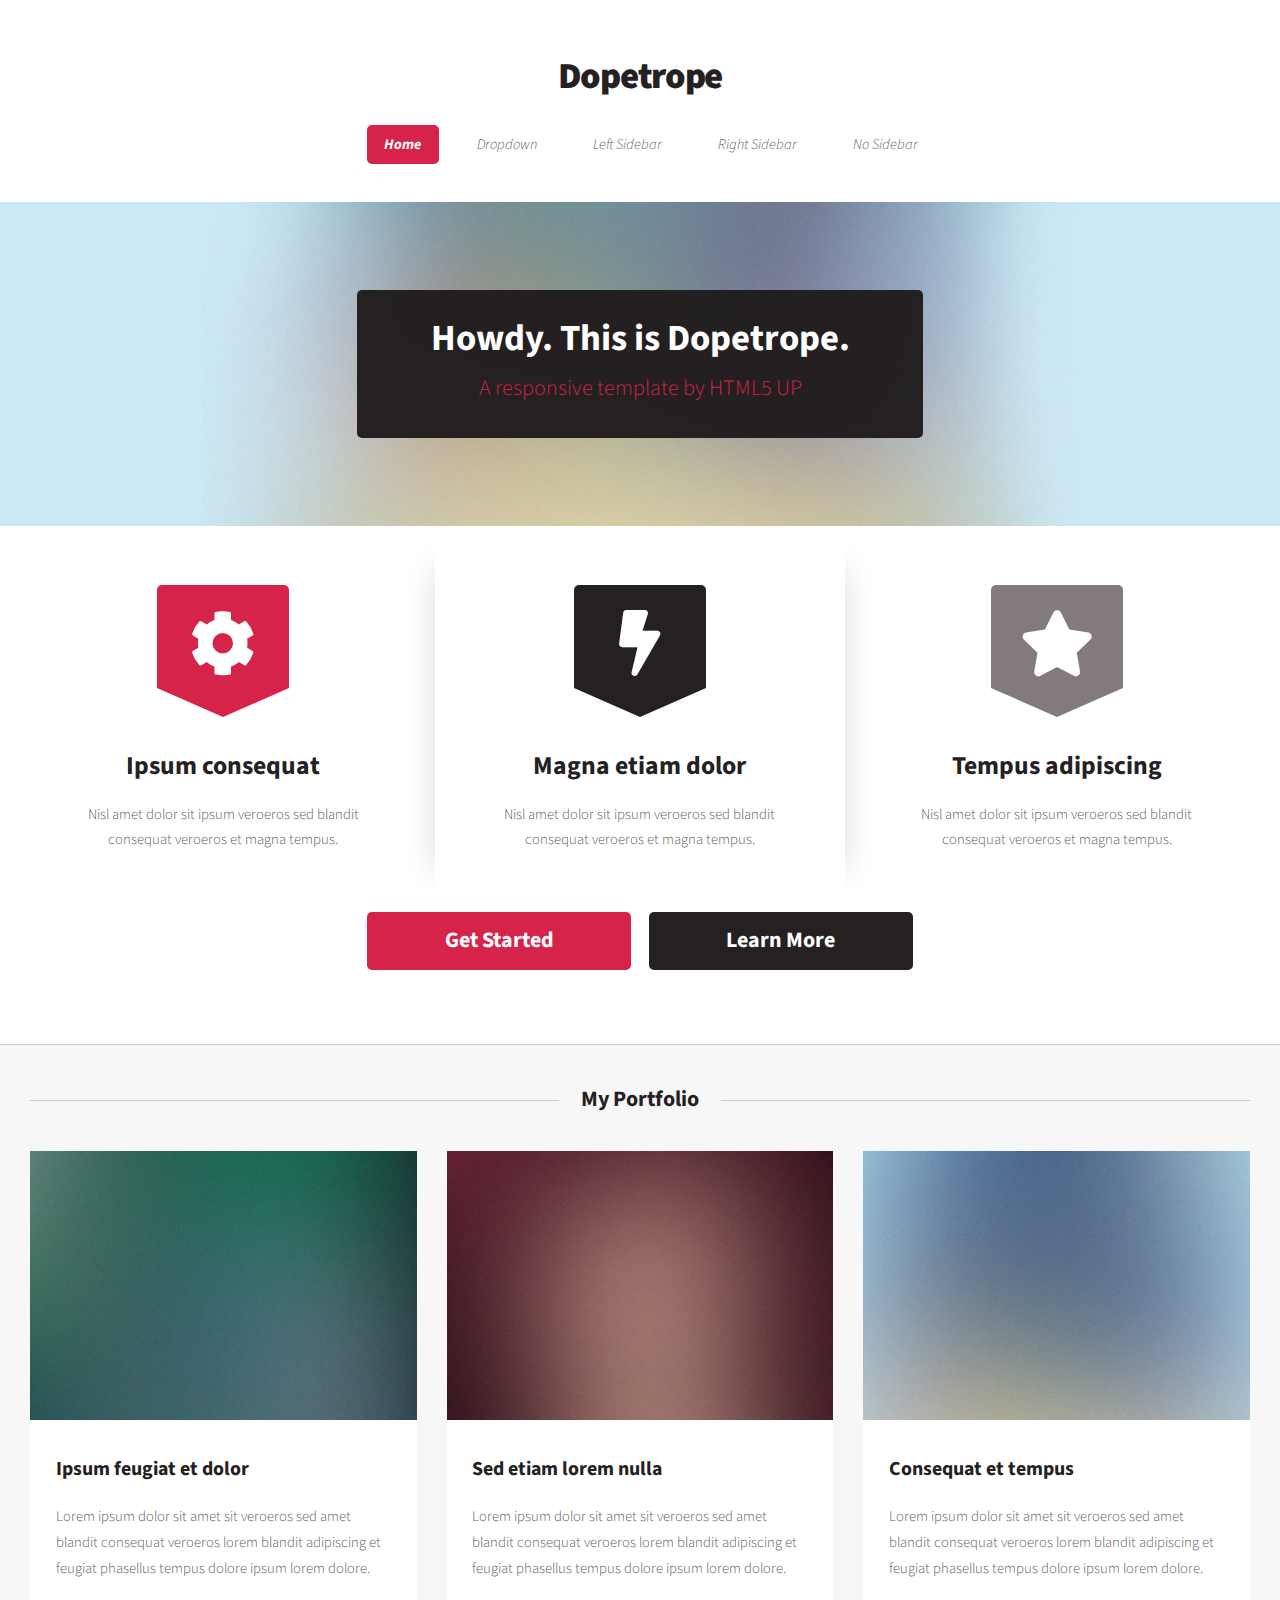
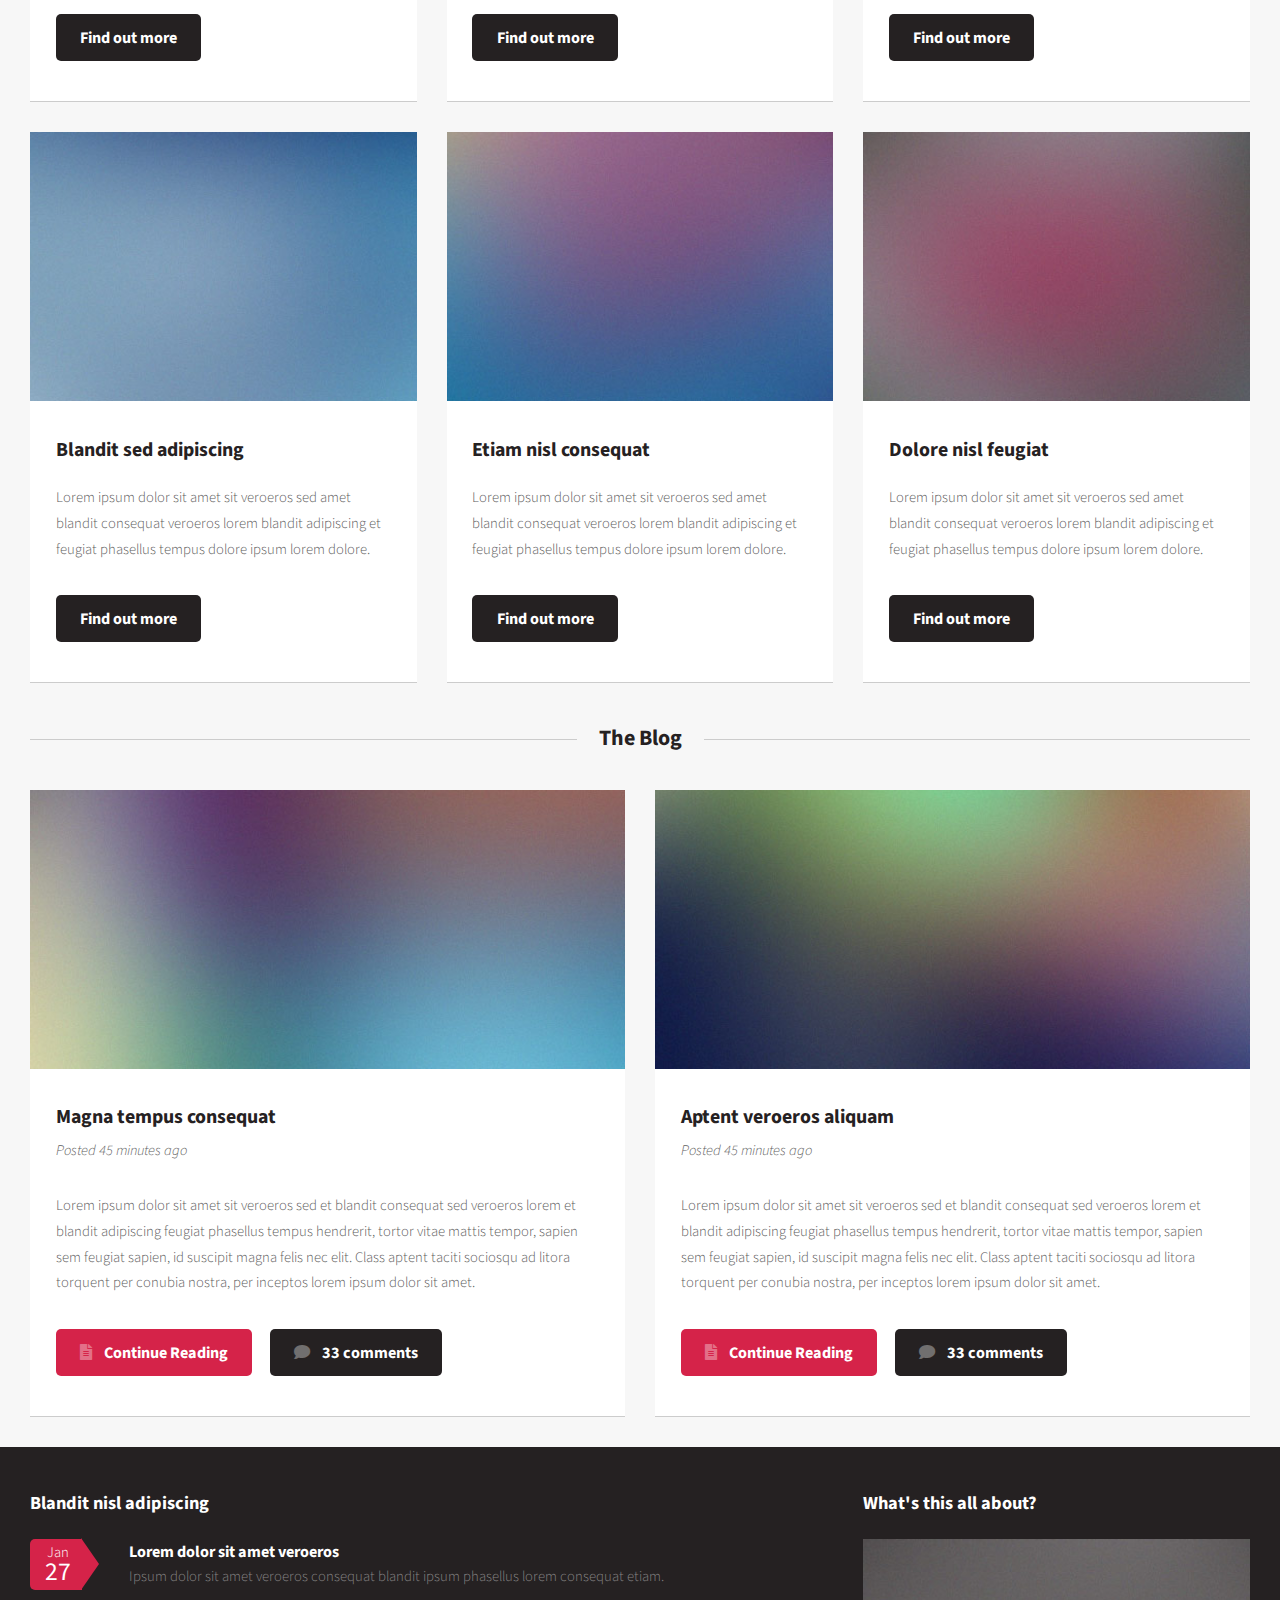
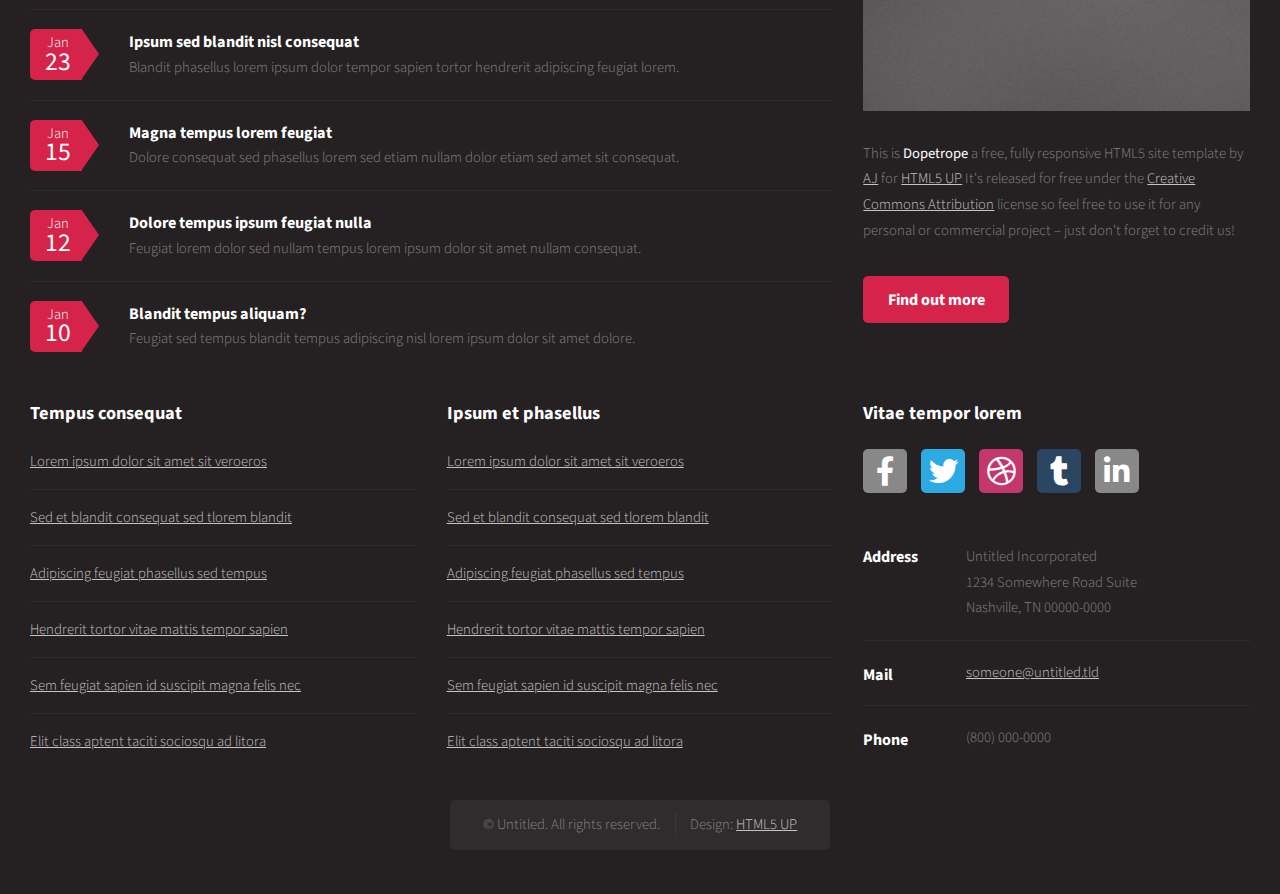
==== index.html @ b87f0496 "new temp update" ====
<!DOCTYPE HTML>
<!--
	Dopetrope by HTML5 UP
	html5up.net | @ajlkn
	Free for personal and commercial use under the CCA 3.0 license (html5up.net/license)
-->
<html>
	<head>
		<title>Dopetrope by HTML5 UP</title>
		<meta charset="utf-8" />
		<meta name="viewport" content="width=device-width, initial-scale=1, user-scalable=no" />
		<link rel="stylesheet" href="assets/css/main.css" />
	</head>
	<body class="homepage is-preload">
		<div id="page-wrapper">

			<!-- Header -->
				<section id="header">

					<!-- Logo -->
						<h1><a href="index.html">Dopetrope</a></h1>

					<!-- Nav -->
						<nav id="nav">
							<ul>
								<li class="current"><a href="index.html">Home</a></li>
								<li>
									<a href="#">Dropdown</a>
									<ul>
										<li><a href="#">Lorem ipsum dolor</a></li>
										<li><a href="#">Magna phasellus</a></li>
										<li><a href="#">Etiam dolore nisl</a></li>
										<li>
											<a href="#">Phasellus consequat</a>
											<ul>
												<li><a href="#">Magna phasellus</a></li>
												<li><a href="#">Etiam dolore nisl</a></li>
												<li><a href="#">Veroeros feugiat</a></li>
												<li><a href="#">Nisl sed aliquam</a></li>
												<li><a href="#">Dolore adipiscing</a></li>
											</ul>
										</li>
										<li><a href="#">Veroeros feugiat</a></li>
									</ul>
								</li>
								<li><a href="left-sidebar.html">Left Sidebar</a></li>
								<li><a href="right-sidebar.html">Right Sidebar</a></li>
								<li><a href="no-sidebar.html">No Sidebar</a></li>
							</ul>
						</nav>

					<!-- Banner -->
						<section id="banner">
							<header>
								<h2>Howdy. This is Dopetrope.</h2>
								<p>A responsive template by HTML5 UP</p>
							</header>
						</section>

					<!-- Intro -->
						<section id="intro" class="container">
							<div class="row">
								<div class="col-4 col-12-medium">
									<section class="first">
										<i class="icon solid featured fa-cog"></i>
										<header>
											<h2>Ipsum consequat</h2>
										</header>
										<p>Nisl amet dolor sit ipsum veroeros sed blandit consequat veroeros et magna tempus.</p>
									</section>
								</div>
								<div class="col-4 col-12-medium">
									<section class="middle">
										<i class="icon solid featured alt fa-bolt"></i>
										<header>
											<h2>Magna etiam dolor</h2>
										</header>
										<p>Nisl amet dolor sit ipsum veroeros sed blandit consequat veroeros et magna tempus.</p>
									</section>
								</div>
								<div class="col-4 col-12-medium">
									<section class="last">
										<i class="icon solid featured alt2 fa-star"></i>
										<header>
											<h2>Tempus adipiscing</h2>
										</header>
										<p>Nisl amet dolor sit ipsum veroeros sed blandit consequat veroeros et magna tempus.</p>
									</section>
								</div>
							</div>
							<footer>
								<ul class="actions">
									<li><a href="#" class="button large">Get Started</a></li>
									<li><a href="#" class="button alt large">Learn More</a></li>
								</ul>
							</footer>
						</section>

				</section>

			<!-- Main -->
				<section id="main">
					<div class="container">
						<div class="row">
							<div class="col-12">

								<!-- Portfolio -->
									<section>
										<header class="major">
											<h2>My Portfolio</h2>
										</header>
										<div class="row">
											<div class="col-4 col-6-medium col-12-small">
												<section class="box">
													<a href="#" class="image featured"><img src="images/pic02.jpg" alt="" /></a>
													<header>
														<h3>Ipsum feugiat et dolor</h3>
													</header>
													<p>Lorem ipsum dolor sit amet sit veroeros sed amet blandit consequat veroeros lorem blandit adipiscing et feugiat phasellus tempus dolore ipsum lorem dolore.</p>
													<footer>
														<ul class="actions">
															<li><a href="#" class="button alt">Find out more</a></li>
														</ul>
													</footer>
												</section>
											</div>
											<div class="col-4 col-6-medium col-12-small">
												<section class="box">
													<a href="#" class="image featured"><img src="images/pic03.jpg" alt="" /></a>
													<header>
														<h3>Sed etiam lorem nulla</h3>
													</header>
													<p>Lorem ipsum dolor sit amet sit veroeros sed amet blandit consequat veroeros lorem blandit adipiscing et feugiat phasellus tempus dolore ipsum lorem dolore.</p>
													<footer>
														<ul class="actions">
															<li><a href="#" class="button alt">Find out more</a></li>
														</ul>
													</footer>
												</section>
											</div>
											<div class="col-4 col-6-medium col-12-small">
												<section class="box">
													<a href="#" class="image featured"><img src="images/pic04.jpg" alt="" /></a>
													<header>
														<h3>Consequat et tempus</h3>
													</header>
													<p>Lorem ipsum dolor sit amet sit veroeros sed amet blandit consequat veroeros lorem blandit adipiscing et feugiat phasellus tempus dolore ipsum lorem dolore.</p>
													<footer>
														<ul class="actions">
															<li><a href="#" class="button alt">Find out more</a></li>
														</ul>
													</footer>
												</section>
											</div>
											<div class="col-4 col-6-medium col-12-small">
												<section class="box">
													<a href="#" class="image featured"><img src="images/pic05.jpg" alt="" /></a>
													<header>
														<h3>Blandit sed adipiscing</h3>
													</header>
													<p>Lorem ipsum dolor sit amet sit veroeros sed amet blandit consequat veroeros lorem blandit adipiscing et feugiat phasellus tempus dolore ipsum lorem dolore.</p>
													<footer>
														<ul class="actions">
															<li><a href="#" class="button alt">Find out more</a></li>
														</ul>
													</footer>
												</section>
											</div>
											<div class="col-4 col-6-medium col-12-small">
												<section class="box">
													<a href="#" class="image featured"><img src="images/pic06.jpg" alt="" /></a>
													<header>
														<h3>Etiam nisl consequat</h3>
													</header>
													<p>Lorem ipsum dolor sit amet sit veroeros sed amet blandit consequat veroeros lorem blandit adipiscing et feugiat phasellus tempus dolore ipsum lorem dolore.</p>
													<footer>
														<ul class="actions">
															<li><a href="#" class="button alt">Find out more</a></li>
														</ul>
													</footer>
												</section>
											</div>
											<div class="col-4 col-6-medium col-12-small">
												<section class="box">
													<a href="#" class="image featured"><img src="images/pic07.jpg" alt="" /></a>
													<header>
														<h3>Dolore nisl feugiat</h3>
													</header>
													<p>Lorem ipsum dolor sit amet sit veroeros sed amet blandit consequat veroeros lorem blandit adipiscing et feugiat phasellus tempus dolore ipsum lorem dolore.</p>
													<footer>
														<ul class="actions">
															<li><a href="#" class="button alt">Find out more</a></li>
														</ul>
													</footer>
												</section>
											</div>
										</div>
									</section>

							</div>
							<div class="col-12">

								<!-- Blog -->
									<section>
										<header class="major">
											<h2>The Blog</h2>
										</header>
										<div class="row">
											<div class="col-6 col-12-small">
												<section class="box">
													<a href="#" class="image featured"><img src="images/pic08.jpg" alt="" /></a>
													<header>
														<h3>Magna tempus consequat</h3>
														<p>Posted 45 minutes ago</p>
													</header>
													<p>Lorem ipsum dolor sit amet sit veroeros sed et blandit consequat sed veroeros lorem et blandit adipiscing feugiat phasellus tempus hendrerit, tortor vitae mattis tempor, sapien sem feugiat sapien, id suscipit magna felis nec elit. Class aptent taciti sociosqu ad litora torquent per conubia nostra, per inceptos lorem ipsum dolor sit amet.</p>
													<footer>
														<ul class="actions">
															<li><a href="#" class="button icon solid fa-file-alt">Continue Reading</a></li>
															<li><a href="#" class="button alt icon solid fa-comment">33 comments</a></li>
														</ul>
													</footer>
												</section>
											</div>
											<div class="col-6 col-12-small">
												<section class="box">
													<a href="#" class="image featured"><img src="images/pic09.jpg" alt="" /></a>
													<header>
														<h3>Aptent veroeros aliquam</h3>
														<p>Posted 45 minutes ago</p>
													</header>
													<p>Lorem ipsum dolor sit amet sit veroeros sed et blandit consequat sed veroeros lorem et blandit adipiscing feugiat phasellus tempus hendrerit, tortor vitae mattis tempor, sapien sem feugiat sapien, id suscipit magna felis nec elit. Class aptent taciti sociosqu ad litora torquent per conubia nostra, per inceptos lorem ipsum dolor sit amet.</p>
													<footer>
														<ul class="actions">
															<li><a href="#" class="button icon solid fa-file-alt">Continue Reading</a></li>
															<li><a href="#" class="button alt icon solid fa-comment">33 comments</a></li>
														</ul>
													</footer>
												</section>
											</div>
										</div>
									</section>

							</div>
						</div>
					</div>
				</section>

			<!-- Footer -->
				<section id="footer">
					<div class="container">
						<div class="row">
							<div class="col-8 col-12-medium">
								<section>
									<header>
										<h2>Blandit nisl adipiscing</h2>
									</header>
									<ul class="dates">
										<li>
											<span class="date">Jan <strong>27</strong></span>
											<h3><a href="#">Lorem dolor sit amet veroeros</a></h3>
											<p>Ipsum dolor sit amet veroeros consequat blandit ipsum phasellus lorem consequat etiam.</p>
										</li>
										<li>
											<span class="date">Jan <strong>23</strong></span>
											<h3><a href="#">Ipsum sed blandit nisl consequat</a></h3>
											<p>Blandit phasellus lorem ipsum dolor tempor sapien tortor hendrerit adipiscing feugiat lorem.</p>
										</li>
										<li>
											<span class="date">Jan <strong>15</strong></span>
											<h3><a href="#">Magna tempus lorem feugiat</a></h3>
											<p>Dolore consequat sed phasellus lorem sed etiam nullam dolor etiam sed amet sit consequat.</p>
										</li>
										<li>
											<span class="date">Jan <strong>12</strong></span>
											<h3><a href="#">Dolore tempus ipsum feugiat nulla</a></h3>
											<p>Feugiat lorem dolor sed nullam tempus lorem ipsum dolor sit amet nullam consequat.</p>
										</li>
										<li>
											<span class="date">Jan <strong>10</strong></span>
											<h3><a href="#">Blandit tempus aliquam?</a></h3>
											<p>Feugiat sed tempus blandit tempus adipiscing nisl lorem ipsum dolor sit amet dolore.</p>
										</li>
									</ul>
								</section>
							</div>
							<div class="col-4 col-12-medium">
								<section>
									<header>
										<h2>What's this all about?</h2>
									</header>
									<a href="#" class="image featured"><img src="images/pic10.jpg" alt="" /></a>
									<p>
										This is <strong>Dopetrope</strong> a free, fully responsive HTML5 site template by
										<a href="http://twitter.com/ajlkn">AJ</a> for <a href="http://html5up.net/">HTML5 UP</a> It's released for free under
										the <a href="http://html5up.net/license/">Creative Commons Attribution</a> license so feel free to use it for any personal or commercial project &ndash; just don't forget to credit us!
									</p>
									<footer>
										<ul class="actions">
											<li><a href="#" class="button">Find out more</a></li>
										</ul>
									</footer>
								</section>
							</div>
							<div class="col-4 col-6-medium col-12-small">
								<section>
									<header>
										<h2>Tempus consequat</h2>
									</header>
									<ul class="divided">
										<li><a href="#">Lorem ipsum dolor sit amet sit veroeros</a></li>
										<li><a href="#">Sed et blandit consequat sed tlorem blandit</a></li>
										<li><a href="#">Adipiscing feugiat phasellus sed tempus</a></li>
										<li><a href="#">Hendrerit tortor vitae mattis tempor sapien</a></li>
										<li><a href="#">Sem feugiat sapien id suscipit magna felis nec</a></li>
										<li><a href="#">Elit class aptent taciti sociosqu ad litora</a></li>
									</ul>
								</section>
							</div>
							<div class="col-4 col-6-medium col-12-small">
								<section>
									<header>
										<h2>Ipsum et phasellus</h2>
									</header>
									<ul class="divided">
										<li><a href="#">Lorem ipsum dolor sit amet sit veroeros</a></li>
										<li><a href="#">Sed et blandit consequat sed tlorem blandit</a></li>
										<li><a href="#">Adipiscing feugiat phasellus sed tempus</a></li>
										<li><a href="#">Hendrerit tortor vitae mattis tempor sapien</a></li>
										<li><a href="#">Sem feugiat sapien id suscipit magna felis nec</a></li>
										<li><a href="#">Elit class aptent taciti sociosqu ad litora</a></li>
									</ul>
								</section>
							</div>
							<div class="col-4 col-12-medium">
								<section>
									<header>
										<h2>Vitae tempor lorem</h2>
									</header>
									<ul class="social">
										<li><a class="icon brands fa-facebook-f" href="#"><span class="label">Facebook</span></a></li>
										<li><a class="icon brands fa-twitter" href="#"><span class="label">Twitter</span></a></li>
										<li><a class="icon brands fa-dribbble" href="#"><span class="label">Dribbble</span></a></li>
										<li><a class="icon brands fa-tumblr" href="#"><span class="label">Tumblr</span></a></li>
										<li><a class="icon brands fa-linkedin-in" href="#"><span class="label">LinkedIn</span></a></li>
									</ul>
									<ul class="contact">
										<li>
											<h3>Address</h3>
											<p>
												Untitled Incorporated<br />
												1234 Somewhere Road Suite<br />
												Nashville, TN 00000-0000
											</p>
										</li>
										<li>
											<h3>Mail</h3>
											<p><a href="#">someone@untitled.tld</a></p>
										</li>
										<li>
											<h3>Phone</h3>
											<p>(800) 000-0000</p>
										</li>
									</ul>
								</section>
							</div>
							<div class="col-12">

								<!-- Copyright -->
									<div id="copyright">
										<ul class="links">
											<li>&copy; Untitled. All rights reserved.</li><li>Design: <a href="http://html5up.net">HTML5 UP</a></li>
										</ul>
									</div>

							</div>
						</div>
					</div>
				</section>

		</div>

		<!-- Scripts -->
			<script src="assets/js/jquery.min.js"></script>
			<script src="assets/js/jquery.dropotron.min.js"></script>
			<script src="assets/js/browser.min.js"></script>
			<script src="assets/js/breakpoints.min.js"></script>
			<script src="assets/js/util.js"></script>
			<script src="assets/js/main.js"></script>

	</body>
</html>
---- assets/css/main.css ----
@import url("fontawesome-all.min.css");
@import url("https://fonts.googleapis.com/css?family=Source+Sans+Pro:300,400,700,900,300italic");

/*
	Dopetrope by HTML5 UP
	html5up.net | @ajlkn
	Free for personal and commercial use under the CCA 3.0 license (html5up.net/license)
*/

html, body, div, span, applet, object,
iframe, h1, h2, h3, h4, h5, h6, p, blockquote,
pre, a, abbr, acronym, address, big, cite,
code, del, dfn, em, img, ins, kbd, q, s, samp,
small, strike, strong, sub, sup, tt, var, b,
u, i, center, dl, dt, dd, ol, ul, li, fieldset,
form, label, legend, table, caption, tbody,
tfoot, thead, tr, th, td, article, aside,
canvas, details, embed, figure, figcaption,
footer, header, hgroup, menu, nav, output, ruby,
section, summary, time, mark, audio, video {
	margin: 0;
	padding: 0;
	border: 0;
	font-size: 100%;
	font: inherit;
	vertical-align: baseline;}

article, aside, details, figcaption, figure,
footer, header, hgroup, menu, nav, section {
	display: block;}

body {
	line-height: 1;
}

ol, ul {
	list-style: none;
}

blockquote, q {
	quotes: none;
}

	blockquote:before, blockquote:after, q:before, q:after {
		content: '';
		content: none;
	}

table {
	border-collapse: collapse;
	border-spacing: 0;
}

body {
	-webkit-text-size-adjust: none;
}

mark {
	background-color: transparent;
	color: inherit;
}

input::-moz-focus-inner {
	border: 0;
	padding: 0;
}

input, select, textarea {
	-moz-appearance: none;
	-webkit-appearance: none;
	-ms-appearance: none;
	appearance: none;
}

/* Basic */

	html {
		box-sizing: border-box;
	}

	*, *:before, *:after {
		box-sizing: inherit;
	}

	body {
		background: #252122;
		background-image: url("images/bg02.png");
	}

		body.is-preload *, body.is-preload *:before, body.is-preload *:after {
			-moz-animation: none !important;
			-webkit-animation: none !important;
			-ms-animation: none !important;
			animation: none !important;
			-moz-transition: none !important;
			-webkit-transition: none !important;
			-ms-transition: none !important;
			transition: none !important;
		}

	body, input, textarea, select {
		font-family: 'Source Sans Pro';
		font-weight: 300;
		color: #5d5d5d;
		font-size: 14pt;
		line-height: 1.75em;
	}

	strong, b {
		color: #252122;
		font-weight: 400;
	}

	i, em {
		font-style: italic;
	}

	sub {
		position: relative;
		top: 0.5em;
		font-size: 0.8em;
	}

	sup {
		position: relative;
		top: -0.5em;
		font-size: 0.8em;
	}

	blockquote {
		border-left: solid 0.75em #dddddd;
		padding: 1em 0 1em 1.5em;
		font-style: italic;
	}

	h1, h2, h3, h4, h5, h6 {
		color: #252122;
		font-weight: 700;
	}

	h1 a, h2 a, h3 a, h4 a, h5 a, h6 a {
		color: inherit;
		text-decoration: none;
	}

	h2 {
		font-size: 1.5em;
	}

	h3 {
		font-size: 1.35em;
	}

	a {
		color: #d52349;
		text-decoration: underline;
	}

		a:hover {
			text-decoration: none;
		}

	br.clear {
		clear: both;
	}

	hr {
		border: 0;
		border-top: solid 1px #dddddd;
		height: 1px;
		margin: 2em 0 2em 0;
	}

	p, ul, ol, dl, table {
		margin-bottom: 2em;
	}

/* Container */

	.container {
		margin: 0 auto;
		max-width: 100%;
		width: 70em;
	}

		@media screen and (max-width: 1680px) {

			.container {
				width: 70em;
			}

		}

		@media screen and (max-width: 1280px) {

			.container {
				width: calc(100% - 60px);
			}

		}

		@media screen and (max-width: 980px) {

			.container {
				width: calc(100% - 80px);
			}

		}

		@media screen and (max-width: 736px) {

			.container {
				width: calc(100% - 40px);
			}

		}

/* Row */

	.row {
		display: flex;
		flex-wrap: wrap;
		box-sizing: border-box;
		align-items: stretch;
	}

		.row > * {
			box-sizing: border-box;
		}

		.row.gtr-uniform > * > :last-child {
			margin-bottom: 0;
		}

		.row.aln-left {
			justify-content: flex-start;
		}

		.row.aln-center {
			justify-content: center;
		}

		.row.aln-right {
			justify-content: flex-end;
		}

		.row.aln-top {
			align-items: flex-start;
		}

		.row.aln-middle {
			align-items: center;
		}

		.row.aln-bottom {
			align-items: flex-end;
		}

		.row > .imp {
			order: -1;
		}

		.row > .col-1 {
			width: 8.33333%;
		}

		.row > .off-1 {
			margin-left: 8.33333%;
		}

		.row > .col-2 {
			width: 16.66667%;
		}

		.row > .off-2 {
			margin-left: 16.66667%;
		}

		.row > .col-3 {
			width: 25%;
		}

		.row > .off-3 {
			margin-left: 25%;
		}

		.row > .col-4 {
			width: 33.33333%;
		}

		.row > .off-4 {
			margin-left: 33.33333%;
		}

		.row > .col-5 {
			width: 41.66667%;
		}

		.row > .off-5 {
			margin-left: 41.66667%;
		}

		.row > .col-6 {
			width: 50%;
		}

		.row > .off-6 {
			margin-left: 50%;
		}

		.row > .col-7 {
			width: 58.33333%;
		}

		.row > .off-7 {
			margin-left: 58.33333%;
		}

		.row > .col-8 {
			width: 66.66667%;
		}

		.row > .off-8 {
			margin-left: 66.66667%;
		}

		.row > .col-9 {
			width: 75%;
		}

		.row > .off-9 {
			margin-left: 75%;
		}

		.row > .col-10 {
			width: 83.33333%;
		}

		.row > .off-10 {
			margin-left: 83.33333%;
		}

		.row > .col-11 {
			width: 91.66667%;
		}

		.row > .off-11 {
			margin-left: 91.66667%;
		}

		.row > .col-12 {
			width: 100%;
		}

		.row > .off-12 {
			margin-left: 100%;
		}

		.row.gtr-0 {
			margin-top: 0px;
			margin-left: 0px;
		}

			.row.gtr-0 > * {
				padding: 0px 0 0 0px;
			}

			.row.gtr-0.gtr-uniform {
				margin-top: 0px;
			}

				.row.gtr-0.gtr-uniform > * {
					padding-top: 0px;
				}

		.row.gtr-25 {
			margin-top: -12.5px;
			margin-left: -12.5px;
		}

			.row.gtr-25 > * {
				padding: 12.5px 0 0 12.5px;
			}

			.row.gtr-25.gtr-uniform {
				margin-top: -12.5px;
			}

				.row.gtr-25.gtr-uniform > * {
					padding-top: 12.5px;
				}

		.row.gtr-50 {
			margin-top: -25px;
			margin-left: -25px;
		}

			.row.gtr-50 > * {
				padding: 25px 0 0 25px;
			}

			.row.gtr-50.gtr-uniform {
				margin-top: -25px;
			}

				.row.gtr-50.gtr-uniform > * {
					padding-top: 25px;
				}

		.row {
			margin-top: -50px;
			margin-left: -50px;
		}

			.row > * {
				padding: 50px 0 0 50px;
			}

			.row.gtr-uniform {
				margin-top: -50px;
			}

				.row.gtr-uniform > * {
					padding-top: 50px;
				}

		.row.gtr-150 {
			margin-top: -75px;
			margin-left: -75px;
		}

			.row.gtr-150 > * {
				padding: 75px 0 0 75px;
			}

			.row.gtr-150.gtr-uniform {
				margin-top: -75px;
			}

				.row.gtr-150.gtr-uniform > * {
					padding-top: 75px;
				}

		.row.gtr-200 {
			margin-top: -100px;
			margin-left: -100px;
		}

			.row.gtr-200 > * {
				padding: 100px 0 0 100px;
			}

			.row.gtr-200.gtr-uniform {
				margin-top: -100px;
			}

				.row.gtr-200.gtr-uniform > * {
					padding-top: 100px;
				}

		@media screen and (max-width: 1680px) {

			.row {
				display: flex;
				flex-wrap: wrap;
				box-sizing: border-box;
				align-items: stretch;
			}

				.row > * {
					box-sizing: border-box;
				}

				.row.gtr-uniform > * > :last-child {
					margin-bottom: 0;
				}

				.row.aln-left {
					justify-content: flex-start;
				}

				.row.aln-center {
					justify-content: center;
				}

				.row.aln-right {
					justify-content: flex-end;
				}

				.row.aln-top {
					align-items: flex-start;
				}

				.row.aln-middle {
					align-items: center;
				}

				.row.aln-bottom {
					align-items: flex-end;
				}

				.row > .imp-xlarge {
					order: -1;
				}

				.row > .col-1-xlarge {
					width: 8.33333%;
				}

				.row > .off-1-xlarge {
					margin-left: 8.33333%;
				}

				.row > .col-2-xlarge {
					width: 16.66667%;
				}

				.row > .off-2-xlarge {
					margin-left: 16.66667%;
				}

				.row > .col-3-xlarge {
					width: 25%;
				}

				.row > .off-3-xlarge {
					margin-left: 25%;
				}

				.row > .col-4-xlarge {
					width: 33.33333%;
				}

				.row > .off-4-xlarge {
					margin-left: 33.33333%;
				}

				.row > .col-5-xlarge {
					width: 41.66667%;
				}

				.row > .off-5-xlarge {
					margin-left: 41.66667%;
				}

				.row > .col-6-xlarge {
					width: 50%;
				}

				.row > .off-6-xlarge {
					margin-left: 50%;
				}

				.row > .col-7-xlarge {
					width: 58.33333%;
				}

				.row > .off-7-xlarge {
					margin-left: 58.33333%;
				}

				.row > .col-8-xlarge {
					width: 66.66667%;
				}

				.row > .off-8-xlarge {
					margin-left: 66.66667%;
				}

				.row > .col-9-xlarge {
					width: 75%;
				}

				.row > .off-9-xlarge {
					margin-left: 75%;
				}

				.row > .col-10-xlarge {
					width: 83.33333%;
				}

				.row > .off-10-xlarge {
					margin-left: 83.33333%;
				}

				.row > .col-11-xlarge {
					width: 91.66667%;
				}

				.row > .off-11-xlarge {
					margin-left: 91.66667%;
				}

				.row > .col-12-xlarge {
					width: 100%;
				}

				.row > .off-12-xlarge {
					margin-left: 100%;
				}

				.row.gtr-0 {
					margin-top: 0px;
					margin-left: 0px;
				}

					.row.gtr-0 > * {
						padding: 0px 0 0 0px;
					}

					.row.gtr-0.gtr-uniform {
						margin-top: 0px;
					}

						.row.gtr-0.gtr-uniform > * {
							padding-top: 0px;
						}

				.row.gtr-25 {
					margin-top: -12.5px;
					margin-left: -12.5px;
				}

					.row.gtr-25 > * {
						padding: 12.5px 0 0 12.5px;
					}

					.row.gtr-25.gtr-uniform {
						margin-top: -12.5px;
					}

						.row.gtr-25.gtr-uniform > * {
							padding-top: 12.5px;
						}

				.row.gtr-50 {
					margin-top: -25px;
					margin-left: -25px;
				}

					.row.gtr-50 > * {
						padding: 25px 0 0 25px;
					}

					.row.gtr-50.gtr-uniform {
						margin-top: -25px;
					}

						.row.gtr-50.gtr-uniform > * {
							padding-top: 25px;
						}

				.row {
					margin-top: -50px;
					margin-left: -50px;
				}

					.row > * {
						padding: 50px 0 0 50px;
					}

					.row.gtr-uniform {
						margin-top: -50px;
					}

						.row.gtr-uniform > * {
							padding-top: 50px;
						}

				.row.gtr-150 {
					margin-top: -75px;
					margin-left: -75px;
				}

					.row.gtr-150 > * {
						padding: 75px 0 0 75px;
					}

					.row.gtr-150.gtr-uniform {
						margin-top: -75px;
					}

						.row.gtr-150.gtr-uniform > * {
							padding-top: 75px;
						}

				.row.gtr-200 {
					margin-top: -100px;
					margin-left: -100px;
				}

					.row.gtr-200 > * {
						padding: 100px 0 0 100px;
					}

					.row.gtr-200.gtr-uniform {
						margin-top: -100px;
					}

						.row.gtr-200.gtr-uniform > * {
							padding-top: 100px;
						}

		}

		@media screen and (max-width: 1280px) {

			.row {
				display: flex;
				flex-wrap: wrap;
				box-sizing: border-box;
				align-items: stretch;
			}

				.row > * {
					box-sizing: border-box;
				}

				.row.gtr-uniform > * > :last-child {
					margin-bottom: 0;
				}

				.row.aln-left {
					justify-content: flex-start;
				}

				.row.aln-center {
					justify-content: center;
				}

				.row.aln-right {
					justify-content: flex-end;
				}

				.row.aln-top {
					align-items: flex-start;
				}

				.row.aln-middle {
					align-items: center;
				}

				.row.aln-bottom {
					align-items: flex-end;
				}

				.row > .imp-large {
					order: -1;
				}

				.row > .col-1-large {
					width: 8.33333%;
				}

				.row > .off-1-large {
					margin-left: 8.33333%;
				}

				.row > .col-2-large {
					width: 16.66667%;
				}

				.row > .off-2-large {
					margin-left: 16.66667%;
				}

				.row > .col-3-large {
					width: 25%;
				}

				.row > .off-3-large {
					margin-left: 25%;
				}

				.row > .col-4-large {
					width: 33.33333%;
				}

				.row > .off-4-large {
					margin-left: 33.33333%;
				}

				.row > .col-5-large {
					width: 41.66667%;
				}

				.row > .off-5-large {
					margin-left: 41.66667%;
				}

				.row > .col-6-large {
					width: 50%;
				}

				.row > .off-6-large {
					margin-left: 50%;
				}

				.row > .col-7-large {
					width: 58.33333%;
				}

				.row > .off-7-large {
					margin-left: 58.33333%;
				}

				.row > .col-8-large {
					width: 66.66667%;
				}

				.row > .off-8-large {
					margin-left: 66.66667%;
				}

				.row > .col-9-large {
					width: 75%;
				}

				.row > .off-9-large {
					margin-left: 75%;
				}

				.row > .col-10-large {
					width: 83.33333%;
				}

				.row > .off-10-large {
					margin-left: 83.33333%;
				}

				.row > .col-11-large {
					width: 91.66667%;
				}

				.row > .off-11-large {
					margin-left: 91.66667%;
				}

				.row > .col-12-large {
					width: 100%;
				}

				.row > .off-12-large {
					margin-left: 100%;
				}

				.row.gtr-0 {
					margin-top: 0px;
					margin-left: 0px;
				}

					.row.gtr-0 > * {
						padding: 0px 0 0 0px;
					}

					.row.gtr-0.gtr-uniform {
						margin-top: 0px;
					}

						.row.gtr-0.gtr-uniform > * {
							padding-top: 0px;
						}

				.row.gtr-25 {
					margin-top: -7.5px;
					margin-left: -7.5px;
				}

					.row.gtr-25 > * {
						padding: 7.5px 0 0 7.5px;
					}

					.row.gtr-25.gtr-uniform {
						margin-top: -7.5px;
					}

						.row.gtr-25.gtr-uniform > * {
							padding-top: 7.5px;
						}

				.row.gtr-50 {
					margin-top: -15px;
					margin-left: -15px;
				}

					.row.gtr-50 > * {
						padding: 15px 0 0 15px;
					}

					.row.gtr-50.gtr-uniform {
						margin-top: -15px;
					}

						.row.gtr-50.gtr-uniform > * {
							padding-top: 15px;
						}

				.row {
					margin-top: -30px;
					margin-left: -30px;
				}

					.row > * {
						padding: 30px 0 0 30px;
					}

					.row.gtr-uniform {
						margin-top: -30px;
					}

						.row.gtr-uniform > * {
							padding-top: 30px;
						}

				.row.gtr-150 {
					margin-top: -45px;
					margin-left: -45px;
				}

					.row.gtr-150 > * {
						padding: 45px 0 0 45px;
					}

					.row.gtr-150.gtr-uniform {
						margin-top: -45px;
					}

						.row.gtr-150.gtr-uniform > * {
							padding-top: 45px;
						}

				.row.gtr-200 {
					margin-top: -60px;
					margin-left: -60px;
				}

					.row.gtr-200 > * {
						padding: 60px 0 0 60px;
					}

					.row.gtr-200.gtr-uniform {
						margin-top: -60px;
					}

						.row.gtr-200.gtr-uniform > * {
							padding-top: 60px;
						}

		}

		@media screen and (max-width: 980px) {

			.row {
				display: flex;
				flex-wrap: wrap;
				box-sizing: border-box;
				align-items: stretch;
			}

				.row > * {
					box-sizing: border-box;
				}

				.row.gtr-uniform > * > :last-child {
					margin-bottom: 0;
				}

				.row.aln-left {
					justify-content: flex-start;
				}

				.row.aln-center {
					justify-content: center;
				}

				.row.aln-right {
					justify-content: flex-end;
				}

				.row.aln-top {
					align-items: flex-start;
				}

				.row.aln-middle {
					align-items: center;
				}

				.row.aln-bottom {
					align-items: flex-end;
				}

				.row > .imp-medium {
					order: -1;
				}

				.row > .col-1-medium {
					width: 8.33333%;
				}

				.row > .off-1-medium {
					margin-left: 8.33333%;
				}

				.row > .col-2-medium {
					width: 16.66667%;
				}

				.row > .off-2-medium {
					margin-left: 16.66667%;
				}

				.row > .col-3-medium {
					width: 25%;
				}

				.row > .off-3-medium {
					margin-left: 25%;
				}

				.row > .col-4-medium {
					width: 33.33333%;
				}

				.row > .off-4-medium {
					margin-left: 33.33333%;
				}

				.row > .col-5-medium {
					width: 41.66667%;
				}

				.row > .off-5-medium {
					margin-left: 41.66667%;
				}

				.row > .col-6-medium {
					width: 50%;
				}

				.row > .off-6-medium {
					margin-left: 50%;
				}

				.row > .col-7-medium {
					width: 58.33333%;
				}

				.row > .off-7-medium {
					margin-left: 58.33333%;
				}

				.row > .col-8-medium {
					width: 66.66667%;
				}

				.row > .off-8-medium {
					margin-left: 66.66667%;
				}

				.row > .col-9-medium {
					width: 75%;
				}

				.row > .off-9-medium {
					margin-left: 75%;
				}

				.row > .col-10-medium {
					width: 83.33333%;
				}

				.row > .off-10-medium {
					margin-left: 83.33333%;
				}

				.row > .col-11-medium {
					width: 91.66667%;
				}

				.row > .off-11-medium {
					margin-left: 91.66667%;
				}

				.row > .col-12-medium {
					width: 100%;
				}

				.row > .off-12-medium {
					margin-left: 100%;
				}

				.row.gtr-0 {
					margin-top: 0px;
					margin-left: 0px;
				}

					.row.gtr-0 > * {
						padding: 0px 0 0 0px;
					}

					.row.gtr-0.gtr-uniform {
						margin-top: 0px;
					}

						.row.gtr-0.gtr-uniform > * {
							padding-top: 0px;
						}

				.row.gtr-25 {
					margin-top: -10px;
					margin-left: -10px;
				}

					.row.gtr-25 > * {
						padding: 10px 0 0 10px;
					}

					.row.gtr-25.gtr-uniform {
						margin-top: -10px;
					}

						.row.gtr-25.gtr-uniform > * {
							padding-top: 10px;
						}

				.row.gtr-50 {
					margin-top: -20px;
					margin-left: -20px;
				}

					.row.gtr-50 > * {
						padding: 20px 0 0 20px;
					}

					.row.gtr-50.gtr-uniform {
						margin-top: -20px;
					}

						.row.gtr-50.gtr-uniform > * {
							padding-top: 20px;
						}

				.row {
					margin-top: -40px;
					margin-left: -40px;
				}

					.row > * {
						padding: 40px 0 0 40px;
					}

					.row.gtr-uniform {
						margin-top: -40px;
					}

						.row.gtr-uniform > * {
							padding-top: 40px;
						}

				.row.gtr-150 {
					margin-top: -60px;
					margin-left: -60px;
				}

					.row.gtr-150 > * {
						padding: 60px 0 0 60px;
					}

					.row.gtr-150.gtr-uniform {
						margin-top: -60px;
					}

						.row.gtr-150.gtr-uniform > * {
							padding-top: 60px;
						}

				.row.gtr-200 {
					margin-top: -80px;
					margin-left: -80px;
				}

					.row.gtr-200 > * {
						padding: 80px 0 0 80px;
					}

					.row.gtr-200.gtr-uniform {
						margin-top: -80px;
					}

						.row.gtr-200.gtr-uniform > * {
							padding-top: 80px;
						}

		}

		@media screen and (max-width: 736px) {

			.row {
				display: flex;
				flex-wrap: wrap;
				box-sizing: border-box;
				align-items: stretch;
			}

				.row > * {
					box-sizing: border-box;
				}

				.row.gtr-uniform > * > :last-child {
					margin-bottom: 0;
				}

				.row.aln-left {
					justify-content: flex-start;
				}

				.row.aln-center {
					justify-content: center;
				}

				.row.aln-right {
					justify-content: flex-end;
				}

				.row.aln-top {
					align-items: flex-start;
				}

				.row.aln-middle {
					align-items: center;
				}

				.row.aln-bottom {
					align-items: flex-end;
				}

				.row > .imp-small {
					order: -1;
				}

				.row > .col-1-small {
					width: 8.33333%;
				}

				.row > .off-1-small {
					margin-left: 8.33333%;
				}

				.row > .col-2-small {
					width: 16.66667%;
				}

				.row > .off-2-small {
					margin-left: 16.66667%;
				}

				.row > .col-3-small {
					width: 25%;
				}

				.row > .off-3-small {
					margin-left: 25%;
				}

				.row > .col-4-small {
					width: 33.33333%;
				}

				.row > .off-4-small {
					margin-left: 33.33333%;
				}

				.row > .col-5-small {
					width: 41.66667%;
				}

				.row > .off-5-small {
					margin-left: 41.66667%;
				}

				.row > .col-6-small {
					width: 50%;
				}

				.row > .off-6-small {
					margin-left: 50%;
				}

				.row > .col-7-small {
					width: 58.33333%;
				}

				.row > .off-7-small {
					margin-left: 58.33333%;
				}

				.row > .col-8-small {
					width: 66.66667%;
				}

				.row > .off-8-small {
					margin-left: 66.66667%;
				}

				.row > .col-9-small {
					width: 75%;
				}

				.row > .off-9-small {
					margin-left: 75%;
				}

				.row > .col-10-small {
					width: 83.33333%;
				}

				.row > .off-10-small {
					margin-left: 83.33333%;
				}

				.row > .col-11-small {
					width: 91.66667%;
				}

				.row > .off-11-small {
					margin-left: 91.66667%;
				}

				.row > .col-12-small {
					width: 100%;
				}

				.row > .off-12-small {
					margin-left: 100%;
				}

				.row.gtr-0 {
					margin-top: 0px;
					margin-left: 0px;
				}

					.row.gtr-0 > * {
						padding: 0px 0 0 0px;
					}

					.row.gtr-0.gtr-uniform {
						margin-top: 0px;
					}

						.row.gtr-0.gtr-uniform > * {
							padding-top: 0px;
						}

				.row.gtr-25 {
					margin-top: -5px;
					margin-left: -5px;
				}

					.row.gtr-25 > * {
						padding: 5px 0 0 5px;
					}

					.row.gtr-25.gtr-uniform {
						margin-top: -5px;
					}

						.row.gtr-25.gtr-uniform > * {
							padding-top: 5px;
						}

				.row.gtr-50 {
					margin-top: -10px;
					margin-left: -10px;
				}

					.row.gtr-50 > * {
						padding: 10px 0 0 10px;
					}

					.row.gtr-50.gtr-uniform {
						margin-top: -10px;
					}

						.row.gtr-50.gtr-uniform > * {
							padding-top: 10px;
						}

				.row {
					margin-top: -20px;
					margin-left: -20px;
				}

					.row > * {
						padding: 20px 0 0 20px;
					}

					.row.gtr-uniform {
						margin-top: -20px;
					}

						.row.gtr-uniform > * {
							padding-top: 20px;
						}

				.row.gtr-150 {
					margin-top: -30px;
					margin-left: -30px;
				}

					.row.gtr-150 > * {
						padding: 30px 0 0 30px;
					}

					.row.gtr-150.gtr-uniform {
						margin-top: -30px;
					}

						.row.gtr-150.gtr-uniform > * {
							padding-top: 30px;
						}

				.row.gtr-200 {
					margin-top: -40px;
					margin-left: -40px;
				}

					.row.gtr-200 > * {
						padding: 40px 0 0 40px;
					}

					.row.gtr-200.gtr-uniform {
						margin-top: -40px;
					}

						.row.gtr-200.gtr-uniform > * {
							padding-top: 40px;
						}

		}

/* Form */

	form label {
		display: block;
		color: #252122;
		font-weight: 400;
		margin: 0 0 0.5em 0;
	}

	form input[type=text],
	form input[type=email],
	form input[type=password],
	form select,
	form textarea {
		-webkit-appearance: none;
		display: block;
		border: 0;
		padding: 0.75em 1em;
		font-size: 1em;
		border-radius: 5px;
		border: solid 1px #dddddd;
		background: #fff;
		width: 100%;
	}

		form input[type=text]:focus,
		form input[type=email]:focus,
		form input[type=password]:focus,
		form select:focus,
		form textarea:focus {
			box-shadow: inset 0px 0px 1px 1px #43bff0;
		}

	form textarea {
		height: 15em;
	}

	form ::-webkit-input-placeholder {
		color: #555 !important;
	}

	form :-moz-placeholder {
		color: #555 !important;
	}

	form ::-moz-placeholder {
		color: #555 !important;
	}

	form :-ms-input-placeholder {
		color: #555 !important;
	}

	form ::-moz-focus-inner {
		border: 0;
	}

/* Tables */

	table {
		width: 100%;
	}

		table tr {
			border-top: solid 1px #dddddd;
		}

			table tr:first-child {
				border-top: 0;
			}

		table td {
			padding: 0.5em 1em 0.5em 1em;
		}

		table th {
			text-align: left;
			padding: 0.5em 1em 0.5em 1em;
			font-weight: 700;
			margin: 0 0 1em 0;
		}

		table thead {
			border-bottom: solid 2px #dddddd;
		}

/* Section/Article */

	section, article {
		margin-bottom: 2.5em;
	}

		section > :last-child, section:last-child, article > :last-child, article:last-child {
			margin-bottom: 0;
		}

	header {
		margin: 0 0 1.5em 0;
	}

		header > p {
			display: block;
			font-style: italic;
			margin: 0.5em 0 0 0;
			padding-bottom: 0.5em;
		}

		header.major {
			position: relative;
			text-align: center;
			border-top: solid 1px #ccc;
			top: 1em;
			margin: 0 0 3em 0;
		}

			header.major h2 {
				background: #fff;
				position: relative;
				top: -0.65em;
				display: inline;
				margin: 0;
				padding: 0 1em 0 1em;
			}

	footer {
		margin: 2.25em 0 0 0;
	}

/* Box */

	.box {
		background: #ffffff;
		border-bottom: solid 1px #ccc;
		padding: 2.75em 1.75em 2.75em 1.75em;
	}

		.box .image.featured {
			position: relative;
			width: auto;
			left: 1.75em;
			top: 1.75em;
			margin: -4.5em 0 4.25em -3.5em;
		}

		.box.post header {
			padding-top: 1em;
			margin: 0 0 2em 0;
		}

		.box.post h2 {
			font-size: 2.5em;
			letter-spacing: -0.015em;
		}

		.box.post header > p {
			margin-top: 1.25em;
			font-size: 1.25em;
		}

		.box footer ul.actions {
			margin-bottom: 0;
		}

/* Button */

	input[type="button"],
	input[type="submit"],
	input[type="reset"],
	button,
	.button {
		-webkit-appearance: none;
		display: inline-block;
		text-decoration: none;
		cursor: pointer;
		border: 0;
		border-radius: 5px;
		background: #d52349;
		color: #fff !important;
		font-weight: 700;
		outline: 0;
		font-size: 1.1em;
		padding: 0.65em 1.5em 0.65em 1.5em;
		text-align: center;
		-moz-transition: background-color .25s ease-in-out;
		-webkit-transition: background-color .25s ease-in-out;
		-ms-transition: background-color .25s ease-in-out;
		transition: background-color .25s ease-in-out;
	}

		input[type="button"]:hover,
		input[type="submit"]:hover,
		input[type="reset"]:hover,
		button:hover,
		.button:hover {
			background: #e53359;
		}

		input[type="button"]:active,
		input[type="submit"]:active,
		input[type="reset"]:active,
		button:active,
		.button:active {
			background: #c51349;
		}

		input[type="button"].alt,
		input[type="submit"].alt,
		input[type="reset"].alt,
		button.alt,
		.button.alt {
			background: #252122;
		}

			input[type="button"].alt:hover,
			input[type="submit"].alt:hover,
			input[type="reset"].alt:hover,
			button.alt:hover,
			.button.alt:hover {
				background: #353132;
			}

			input[type="button"].alt:active,
			input[type="submit"].alt:active,
			input[type="reset"].alt:active,
			button.alt:active,
			.button.alt:active {
				background: #151112;
			}

		input[type="button"].icon:before,
		input[type="submit"].icon:before,
		input[type="reset"].icon:before,
		button.icon:before,
		.button.icon:before {
			opacity: 0.35;
			position: relative;
			top: 0.05em;
			margin-right: 0.75em;
		}

		input[type="button"].large,
		input[type="submit"].large,
		input[type="reset"].large,
		button.large,
		.button.large {
			font-size: 1.5em;
			padding: 0.75em 1.5em 0.75em 1.5em;
		}

/* Image */

	.image {
		display: inline-block;
		outline: 0;
	}

		.image img {
			display: block;
			width: 100%;
		}

		.image.centered {
			display: block;
			margin: 0 0 2em 0;
		}

			.image.centered img {
				margin: 0 auto;
				width: auto;
			}

		.image.featured {
			display: block;
			width: 100%;
			margin: 0 0 2em 0;
		}

		.image.left {
			float: left;
			margin: 0 2em 2em 0;
		}

/* List */

	ul {
		list-style: disc;
		padding-left: 1em;
	}

		ul li {
			padding-left: 0.5em;
		}

	ol {
		list-style: decimal;
		padding-left: 1.25em;
	}

		ol li {
			padding-left: 0.25em;
		}

/* Actions */

	ul.actions {
		list-style: none;
		padding-left: 0;
	}

		ul.actions li {
			display: inline-block;
			margin-left: 1em;
			padding-left: 0;
		}

			ul.actions li:first-child {
				margin-left: 0;
			}

/* Links */

	ul.links {
		list-style: none;
		padding-left: 0;
	}

		ul.links li {
			display: inline-block;
			border-left: solid 1px rgba(255, 255, 255, 0.05);
			padding: 0 0 0 1em;
			margin: 0 0 0 1em;
		}

			ul.links li:first-child {
				border-left: 0;
				padding-left: 0;
				margin-left: 0;
			}

/* Contact */

	ul.contact {
		list-style: none;
		padding-left: 0;
	}

		ul.contact li {
			position: relative;
			border-top: solid 1px #ddd;
			padding: 1.3em 0 1.3em 7em;
		}

			ul.contact li h3 {
				position: absolute;
				left: 0;
				top: 1.3em;
				font-size: 1.1em;
			}

			ul.contact li p {
				margin: 0;
			}

			ul.contact li:first-child {
				padding-top: 0;
				border-top: 0;
			}

				ul.contact li:first-child h3 {
					top: 0;
				}

/* Dates */

	ul.dates {
		list-style: none;
		padding-left: 0;
	}

		ul.dates li {
			position: relative;
			border-top: solid 1px #ddd;
			padding: 1.3em 0 1.3em 6.75em;
		}

		ul.dates .date {
			display: block;
			position: absolute;
			left: 0;
			top: 1.3em;
			background-color: #d52349;
			height: 3.5em;
			text-align: center;
			color: #fff;
			line-height: 1em;
			border-top-left-radius: 5px;
			border-bottom-left-radius: 5px;
			padding: 0.5em 0.75em 0 1em;
		}

			ul.dates .date:after {
				content: '';
				position: absolute;
				bottom: 0;
				right: -1.2em;
				border-left: solid 1.25em #d52349;
				border-top: solid 1.8em transparent;
				border-bottom: solid 1.8em transparent;
			}

			ul.dates .date strong {
				display: block;
				font-size: 1.75em;
				padding-top: 0.15em;
			}

		ul.dates h3 {
			font-size: 1.1em;
		}

		ul.dates p {
			margin: 0;
		}

		ul.dates li:first-child {
			border-top: 0;
			padding-top: 0;
		}

			ul.dates li:first-child .date {
				top: 0;
			}

/* Divided */

	ul.divided {
		list-style: none;
		padding-left: 0;
	}

		ul.divided li {
			border-top: solid 1px #ddd;
			padding: 1em 0 1em 0;
		}

			ul.divided li:first-child {
				border-top: 0;
				padding-top: 0;
			}

/* Social */

	ul.social {
		list-style: none;
		padding-left: 0;
		overflow: hidden;
		cursor: default;
		margin: 0 0 3.25em 0;
	}

		ul.social li {
			display: inline-block;
			padding-left: 0;
			margin-left: 0.75em;
		}

			ul.social li:first-child {
				margin-left: 0;
			}

			ul.social li a {
				display: inline-block;
				width: 3em;
				height: 3em;
				text-align: center;
				border-radius: 5px;
				background: #888;
				-moz-transition: background-color .25s ease-in-out;
				-webkit-transition: background-color .25s ease-in-out;
				-ms-transition: background-color .25s ease-in-out;
				transition: background-color .25s ease-in-out;
			}

				ul.social li a:before {
					color: #fff;
					font-size: 2em;
					line-height: 1.5em;
				}

				ul.social li a.fa-facebook {
					background: #3c5a98;
				}

					ul.social li a.fa-facebook:hover {
						background: #4c6aa8;
					}

				ul.social li a.fa-twitter {
					background: #2daae4;
				}

					ul.social li a.fa-twitter:hover {
						background: #3dbaf4;
					}

				ul.social li a.fa-dribbble {
					background: #c4376b;
				}

					ul.social li a.fa-dribbble:hover {
						background: #d4477b;
					}

				ul.social li a.fa-linkedin {
					background: #006599;
				}

					ul.social li a.fa-linkedin:hover {
						background: #1075a9;
					}

				ul.social li a.fa-tumblr {
					background: #2b4661;
				}

					ul.social li a.fa-tumblr:hover {
						background: #3b5671;
					}

				ul.social li a.fa-google-plus {
					background: #da2713;
				}

					ul.social li a.fa-google-plus:hover {
						background: #ea3723;
					}

/* Icons */

	.icon {
		text-decoration: none;
		position: relative;
		text-decoration: none;
	}

		.icon:before {
			-moz-osx-font-smoothing: grayscale;
			-webkit-font-smoothing: antialiased;
			display: inline-block;
			font-style: normal;
			font-variant: normal;
			text-rendering: auto;
			line-height: 1;
			text-transform: none !important;
			font-family: 'Font Awesome 5 Free';
			font-weight: 400;
		}

		.icon.solid:before {
			font-weight: 900;
		}

		.icon.brands:before {
			font-family: 'Font Awesome 5 Brands';
		}

		.icon:before {
			line-height: inherit;
		}

		.icon > .label {
			display: none;
		}

		.icon.featured {
			position: relative;
			display: inline-block;
			background-color: #d52349;
			width: 9em;
			padding: 1.75em 0 0.75em 0;
			border-top-left-radius: 5px;
			border-top-right-radius: 5px;
			margin: 0 0 4.5em 0;
			cursor: default;
		}

			.icon.featured:before {
				font-size: 4.5em;
				line-height: 1em;
				color: #fff;
			}

			.icon.featured:after {
				content: '';
				position: absolute;
				bottom: -1.95em;
				left: 0;
				border-top: solid 2em #d52349;
				border-left: solid 4.5em transparent;
				border-right: solid 4.5em transparent;
			}

			.icon.featured.alt {
				background-color: #252122;
			}

				.icon.featured.alt:after {
					border-top-color: #252122;
				}

			.icon.featured.alt2 {
				background-color: #827a7c;
			}

				.icon.featured.alt2:after {
					border-top-color: #827a7c;
				}

/* Page Wrapper */

	#page-wrapper > section {
		margin-bottom: 0;
	}

/* Header */

	#header {
		position: relative;
		background: #ffffff;
		border-bottom: solid 1px #ccc;
		padding: 5em 0 4em 0;
		text-align: center;
	}

		#header h1 {
			color: #252122;
			font-weight: 900;
			font-size: 2.5em;
			letter-spacing: -0.035em;
			line-height: 1;
		}

/* Nav */

	#nav {
		margin: 2.5em 0 0 0;
	}

		#nav > ul {
			margin: 0;
		}

			#nav > ul > li {
				display: inline-block;
				font-style: italic;
				margin: 0 0.35em 0 0.35em;
			}

				#nav > ul > li > ul {
					display: none;
				}

				#nav > ul > li > a {
					border-radius: 5px;
					color: #5d5d5d;
					text-decoration: none;
					padding: 0.6em 1.2em 0.6em 1.2em;
					-moz-transition: background-color .25s ease-in-out;
					-webkit-transition: background-color .25s ease-in-out;
					-ms-transition: background-color .25s ease-in-out;
					transition: background-color .25s ease-in-out;
					outline: 0;
				}

				#nav > ul > li:hover > a, #nav > ul > li.active > a {
					background: #f3f3f3;
				}

				#nav > ul > li.current > a {
					background: #d52349;
					color: #fff !important;
					font-weight: 700;
				}

	.dropotron {
		border-radius: 5px;
		background-color: #252122;
		background-color: rgba(34, 30, 31, 0.98);
		padding: 1.25em 1.5em 1.25em 1.5em;
		font-style: italic;
		min-width: 13em;
		box-shadow: 0px 8px 15px 0px rgba(0, 0, 0, 0.5);
		text-align: left;
		margin-top: -1.25em;
		margin-left: -1px;
		list-style: none;
	}

		.dropotron a, .dropotron span {
			color: #aaa;
			text-decoration: none;
			-moz-transition: color .25s ease-in-out;
			-webkit-transition: color .25s ease-in-out;
			-ms-transition: color .25s ease-in-out;
			transition: color .25s ease-in-out;
		}

		.dropotron li {
			padding: 0.25em 0 0.25em 0;
		}

			.dropotron li:hover > a, .dropotron li:hover > span {
				color: #fff;
			}

		.dropotron.level-0 {
			margin-top: 2em;
		}

			.dropotron.level-0:before {
				content: '';
				display: block;
				position: absolute;
				left: 50%;
				margin-left: -10px;
				top: -9px;
				border-left: solid 10px transparent;
				border-right: solid 10px transparent;
				border-bottom: solid 10px #252122;
				border-bottom-color: rgba(34, 30, 31, 0.98);
			}

/* Banner */

	#banner {
		background: #CCE8F4 url("../../images/pic01.jpg");
		background-position: center center;
		background-size: auto 100%;
		background-repeat: no-repeat;
		text-align: center;
		position: relative;
		padding: 8em 0;
		margin: 4em 0 0 0;
	}

		#banner header {
			background-color: rgba(34, 30, 31, 0.98);
			display: inline-block;
			padding: 2.5em 5em;
			border-radius: 5px;
		}

			#banner header h2 {
				color: #fff;
				font-weight: 700;
				font-size: 2.5em;
				margin: 0 0 0.65em 0;
			}

			#banner header p {
				color: #d52349;
				padding: 0;
				font-style: normal;
				margin: 0;
				font-size: 1.5em;
			}

/* Intro */

	#intro {
		text-align: center;
		overflow: hidden;
	}

		#intro section {
			margin: 3em 0;
			padding: 2.5em 0;
		}

		#intro h2 {
			font-size: 1.75em;
		}

		#intro p {
			margin: 0;
		}

		#intro .middle {
			position: relative;
			z-index: 1;
		}

			#intro .middle:before {
				content: '';
				width: 32px;
				height: 100%;
				position: absolute;
				left: -24px;
				top: 0;
				display: block;
				z-index: -1;
				box-shadow: 32px 0 0 0 #fff, 0 -32px 0 0 #fff, 0 32px 0 0 #fff, 32px 32px 0 0 #fff, 32px -32px 0 0 #fff, 0 0 32px 0 rgba(0, 0, 0, 0.15);
			}

			#intro .middle:after {
				content: '';
				width: 32px;
				height: 100%;
				position: absolute;
				right: -24px;
				top: 0;
				display: block;
				z-index: -1;
				box-shadow: -32px 0 0 0 #fff, 0 -32px 0 0 #fff, 0 32px 0 0 #fff, -32px 32px 0 0 #fff, -32px -32px 0 0 #fff, 0 0 32px 0 rgba(0, 0, 0, 0.15);
			}

		#intro .button {
			min-width: 12em;
		}

		#intro footer {
			margin: 0;
		}

/* Main */

	#main {
		position: relative;
		background: #f7f7f7 url("images/bg02.png");
		padding: 4em 0 4em 0;
	}

		#main:before {
			content: '';
			position: absolute;
			top: 0;
			left: 0;
			width: 100%;
			background: url("images/bg01.png");
			background-size: 100% 100%;
			z-index: 0;
			opacity: 0.1;
		}

		#main .major h2 {
			background: #f7f7f7 url("images/bg02.png");
		}

/* Footer */

	#footer {
		position: relative;
		color: #858484;
		padding: 4em 0;
	}

		#footer:before {
			content: '';
			position: absolute;
			top: 0;
			left: 0;
			width: 100%;
			background: url("images/bg01.png");
			background-size: 100% 100%;
			z-index: 0;
			opacity: 0.5;
		}

		#footer a {
			color: #c5c4c4;
		}

		#footer h2, #footer h3, #footer h4, #footer h5, #footer h6, #footer strong, #footer b {
			color: #fff;
		}

			#footer h2 a, #footer h3 a, #footer h4 a, #footer h5 a, #footer h6 a, #footer strong a, #footer b a {
				color: inherit;
			}

		#footer ul.contact li,
		#footer ul.dates li,
		#footer ul.divided li {
			border-top-color: #353434;
			border-top-color: rgba(255, 255, 255, 0.05);
		}

		#footer header {
			margin: 0 0 3em 0;
		}

			#footer header h2 {
				font-size: 1.75em;
			}

/* Copyright */

	#copyright {
		text-align: center;
		margin: 3em 0 2em 0;
	}

		#copyright ul.links {
			display: inline-block;
			background: #2C2929;
			background: rgba(255, 255, 255, 0.05);
			border-radius: 5px;
			margin: 0;
			padding: 0.85em 2.25em 0.85em 2.25em;
		}

/* XLarge */

	@media screen and (max-width: 1680px) {

		/* Basic */

			body, input, textarea, select {
				font-size: 12pt;
			}

	}

/* Large */

	@media screen and (max-width: 1280px) {

		/* Basic */

			body, input, textarea, select {
				font-size: 11pt;
			}

		/* Section/Article */

			header.major {
				margin: 0.75em 0 2.5em 0;
			}

				header.major h2 {
					padding: 0 1em 0 1em;
				}

		/* Social */

			ul.social li {
				margin: 0 0 0.25em 0.75em;
			}

		/* Header */

			#header {
				padding: 4em 0 3em 0;
			}

		/* Banner */

			#banner {
				padding: 6em 0;
				margin: 3em 0 0 0;
			}

		/* Intro */

			#intro {
				padding: 0;
			}

				#intro section {
					padding: 1em 2em;
				}

				#intro .middle:before {
					left: -12px;
				}

				#intro .middle:after {
					right: -12px;
				}

		/* Main */

			#main {
				padding: 30px 0;
			}

		/* Footer */

			#footer {
				padding: 3em 0;
			}

				#footer:before {
					height: 2.5em;
				}

				#footer header {
					margin: 0 0 1.5em 0;
				}

					#footer header h2 {
						font-size: 1.25em;
					}

		/* Copyright */

			#copyright {
				margin: 0;
			}

	}

/* Medium */

	#navPanel, #titleBar {
		display: none;
	}

	@media screen and (max-width: 980px) {

		/* Basic */

			html, body {
				overflow-x: hidden;
			}

		/* Box */

			.box footer ul.actions li {
				margin: 1em 0 0 0;
				display: block;
			}

				.box footer ul.actions li .button {
					width: 100%;
				}

				.box footer ul.actions li:first-child {
					margin-top: 0;
				}

		/* Header */

			#header {
				padding: 3.5em 0 3em 0;
			}

		/* Nav */

			#nav {
				display: none;
			}

		/* Intro */

			#intro {
				padding: 3em 0 0 0;
			}

				#intro section {
					position: relative;
					border-top: solid 1px #dfdfdf;
					margin: 0;
					padding: 40px 0 0 0;
				}

					#intro section.first {
						border-top: 0;
						padding-top: 0;
					}

					#intro section p {
						margin: 0;
					}

				#intro .middle:before, #intro .middle:after {
					display: none;
				}

				#intro footer {
					padding: 3em 0 0 0;
				}

					#intro footer ul.actions {
						margin-bottom: 0;
					}

		/* Main */

			#main {
				padding: 40px 0;
			}

		/* Copyright */

			#copyright ul.links {
				display: block;
			}

		/* Nav */

			#page-wrapper {
				-moz-backface-visibility: hidden;
				-webkit-backface-visibility: hidden;
				-ms-backface-visibility: hidden;
				backface-visibility: hidden;
				-moz-transition: -moz-transform 0.5s ease;
				-webkit-transition: -webkit-transform 0.5s ease;
				-ms-transition: -ms-transform 0.5s ease;
				transition: transform 0.5s ease;
				padding-bottom: 1px;
			}

			#titleBar {
				-moz-backface-visibility: hidden;
				-webkit-backface-visibility: hidden;
				-ms-backface-visibility: hidden;
				backface-visibility: hidden;
				-moz-transition: -moz-transform 0.5s ease;
				-webkit-transition: -webkit-transform 0.5s ease;
				-ms-transition: -ms-transform 0.5s ease;
				transition: transform 0.5s ease;
				display: block;
				height: 44px;
				left: 0;
				position: fixed;
				top: 0;
				width: 100%;
				z-index: 10001;
				background: none;
			}

				#titleBar .toggle {
					text-decoration: none;
					width: 80px;
					height: 60px;
				}

					#titleBar .toggle:before {
						-moz-osx-font-smoothing: grayscale;
						-webkit-font-smoothing: antialiased;
						display: inline-block;
						font-style: normal;
						font-variant: normal;
						text-rendering: auto;
						line-height: 1;
						text-transform: none !important;
						font-family: 'Font Awesome 5 Free';
						font-weight: 900;
					}

					#titleBar .toggle:before {
						content: '\f0c9';
						display: block;
						position: absolute;
						left: 10px;
						top: 10px;
						width: 50px;
						height: 40px;
						line-height: 40px;
						font-size: 18px;
						color: #fff;
						text-align: center;
						background: rgba(150, 150, 150, 0.75);
						border-radius: 5px;
					}

					#titleBar .toggle:active:before {
						background-color: #969696;
					}

			#navPanel {
				-moz-backface-visibility: hidden;
				-webkit-backface-visibility: hidden;
				-ms-backface-visibility: hidden;
				backface-visibility: hidden;
				-moz-transform: translateX(-275px);
				-webkit-transform: translateX(-275px);
				-ms-transform: translateX(-275px);
				transform: translateX(-275px);
				-moz-transition: -moz-transform 0.5s ease;
				-webkit-transition: -webkit-transform 0.5s ease;
				-ms-transition: -ms-transform 0.5s ease;
				transition: transform 0.5s ease;
				display: block;
				height: 100%;
				left: 0;
				overflow-y: auto;
				position: fixed;
				top: 0;
				width: 275px;
				z-index: 10002;
				color: #858484;
				background-image: url("images/bg02.png");
				box-shadow: inset -3px 0px 5px 0px rgba(0, 0, 0, 0.35);
			}

				#navPanel .link {
					display: block;
					color: #888;
					text-decoration: none;
					height: 44px;
					line-height: 44px;
					border-top: solid 1px rgba(255, 255, 255, 0.05);
					padding: 0 1em 0 1em;
					font-style: italic;
				}

					#navPanel .link:first-child {
						border-top: 0;
					}

				#navPanel .indent-1 {
					display: inline-block;
					width: 1em;
				}

				#navPanel .indent-2 {
					display: inline-block;
					width: 2em;
				}

				#navPanel .indent-3 {
					display: inline-block;
					width: 3em;
				}

				#navPanel .indent-4 {
					display: inline-block;
					width: 4em;
				}

				#navPanel .indent-5 {
					display: inline-block;
					width: 5em;
				}

				#navPanel .depth-0 {
					color: #fff;
				}

			body.navPanel-visible #page-wrapper {
				-moz-transform: translateX(275px);
				-webkit-transform: translateX(275px);
				-ms-transform: translateX(275px);
				transform: translateX(275px);
			}

			body.navPanel-visible #titleBar {
				-moz-transform: translateX(275px);
				-webkit-transform: translateX(275px);
				-ms-transform: translateX(275px);
				transform: translateX(275px);
			}

			body.navPanel-visible #navPanel {
				-moz-transform: translateX(0);
				-webkit-transform: translateX(0);
				-ms-transform: translateX(0);
				transform: translateX(0);
			}

	}

/* Small */

	@media screen and (max-width: 736px) {

		/* Basic */

			body, input, textarea, select {
				font-size: 11pt;
			}

			h2, h3, h4, h5, h6 {
				font-size: 1.25em;
			}

		/* Button */

			input[type="button"].large,
			input[type="submit"].large,
			input[type="reset"].large,
			button.large,
			.button.large {
				font-size: 1.1em;
				padding: 0.65em 1.5em 0.65em 1.5em;
			}

		/* Actions */

			ul.actions li {
				margin: 1em 0 0 0;
				display: block;
			}

				ul.actions li .button {
					width: 100%;
				}

				ul.actions li:first-child {
					margin-top: 0;
				}

		/* Section/Article */

			section, article {
				margin-bottom: 20px;
			}

			header {
				margin: 0 0 1em 0;
			}

			footer {
				margin: 2em 0 0 0;
			}

		/* Box */

			.box {
				padding: 25px 15px 20px 15px;
			}

				.box .image.featured {
					left: 15px;
					top: 15px;
					margin: -40px 0 40px -30px;
				}

				.box.post header {
					padding-top: 0;
					margin: 0 0 1em 0;
				}

				.box.post h2 {
					font-size: 1.5em;
					line-height: 1.5em;
				}

				.box.post header > p {
					margin-top: 0;
					font-size: 1em;
				}

		/* Divided */

			ul.divided li {
				padding: 0.5em 0 0.5em 0;
			}

		/* Contact */

			ul.contact li {
				padding: 0.8em 0 0.8em 7em;
			}

				ul.contact li h3 {
					top: 0.8em;
				}

		/* Dates */

			ul.dates li {
				padding-left: 6em;
			}

			ul.dates h3 {
				margin: 0 0 0.5em 0;
			}

		/* Links */

			ul.links li {
				display: block;
				padding: 0.25em 0 0 0;
				margin: 0.25em 0 0 0;
				border-left: 0;
			}

				ul.links li:first-child {
					padding-top: 0;
					margin-top: 0;
				}

		/* Social */

			ul.social li {
				margin: 0 0.5em 0.75em 0;
			}

		/* Icons */

			.icon.featured {
				width: 8em;
				margin: 0 0 3em 0;
			}

				.icon.featured:after {
					border-left: solid 4em transparent;
					border-right: solid 4em transparent;
				}

		/* Header */

			#header {
				text-align: center;
				padding: 2em 0;
			}

				#header h1 {
					color: #252122;
					font-weight: 900;
					font-size: 1.75em;
					letter-spacing: -0.035em;
				}

		/* Intro */

			#intro {
				padding: 2em 0 0 0;
			}

				#intro section {
					padding: 40px 0 0 0;
					margin: 20px 0 0 0;
				}

				#intro h2 {
					font-size: 1.25em;
				}

		/* Banner */

			#banner {
				padding: 6em 0;
				margin: 2em 0 0 0;
			}

				#banner header {
					padding: 1.5em 1em 1.5em 1em;
					display: block;
					border-radius: 0;
				}

					#banner header h2 {
						font-size: 1.5em;
						line-height: 1.5em;
						margin: 0 0 0.25em 0;
					}

					#banner header p {
						font-size: 1.2em;
					}

		/* Main */

			#main {
				padding: 20px 0;
			}

		/* Footer */

			#footer {
				padding: 40px 0 20px 0;
			}

	}
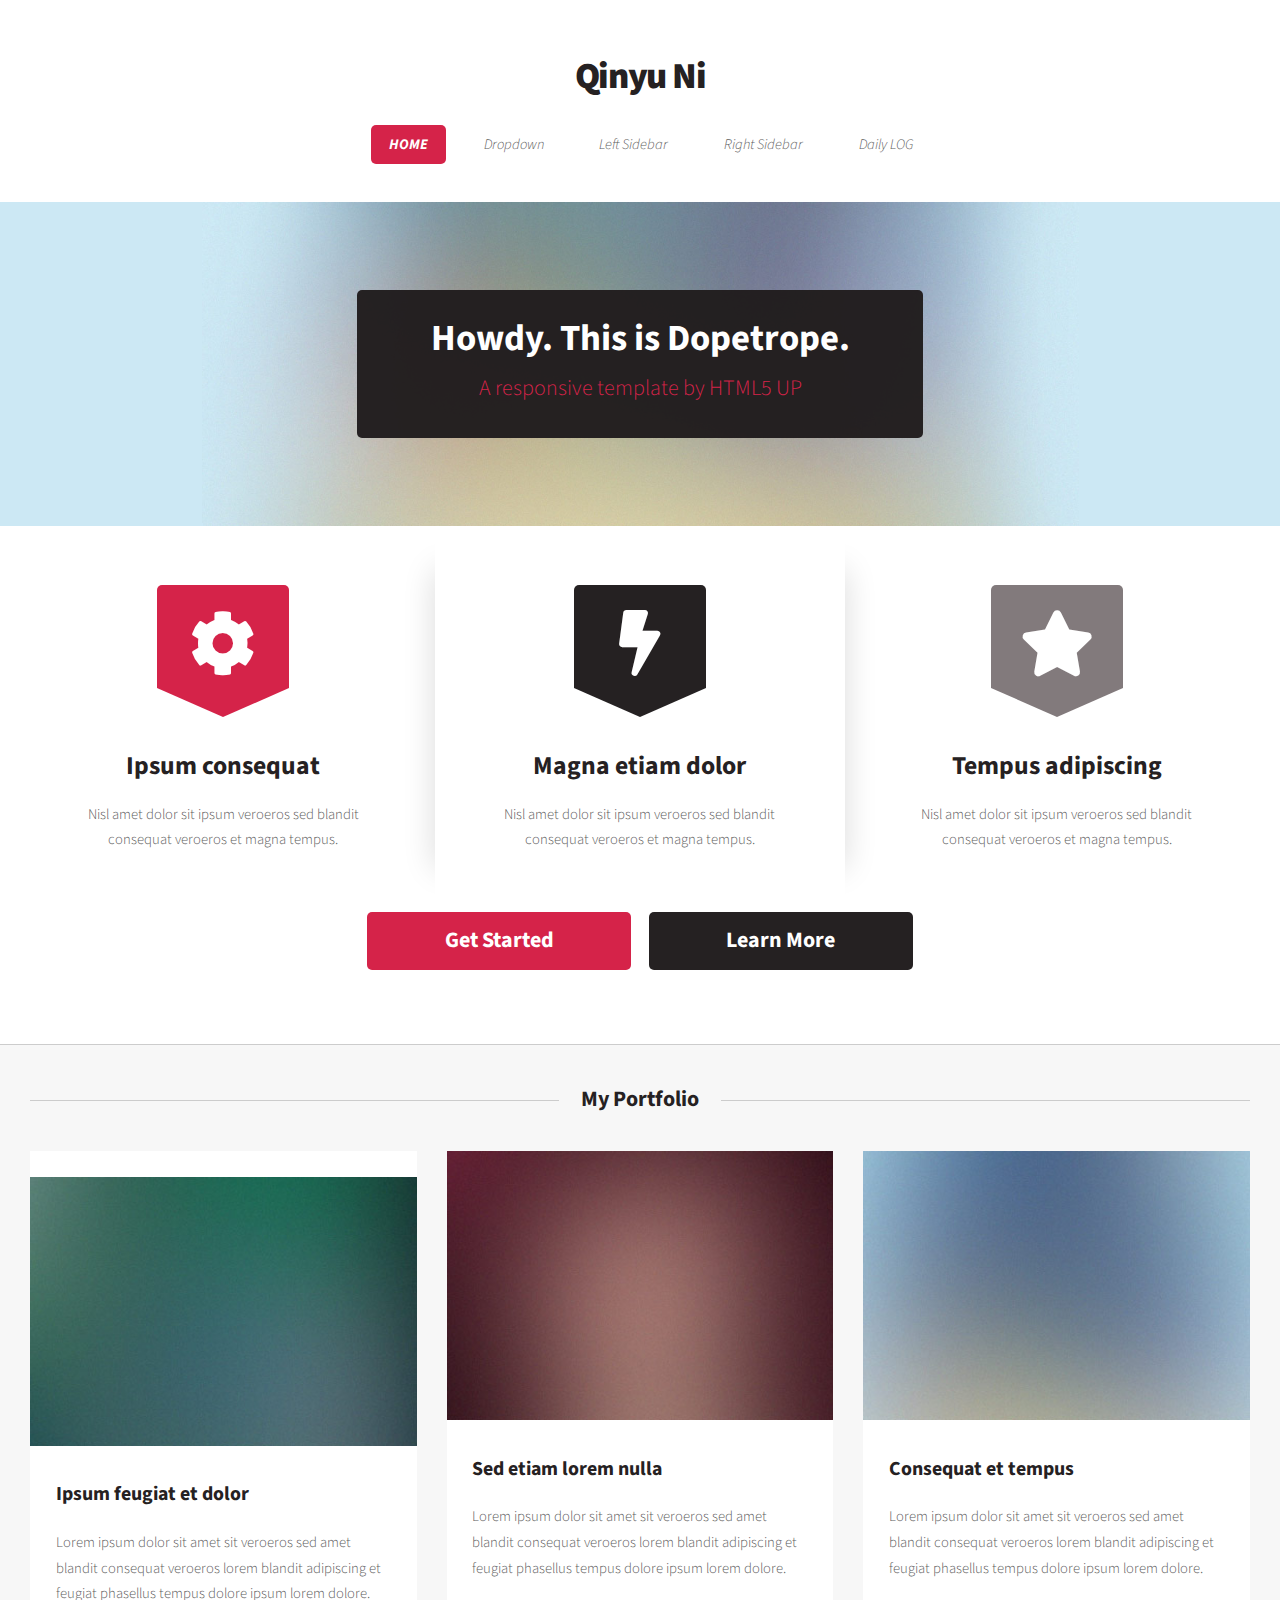
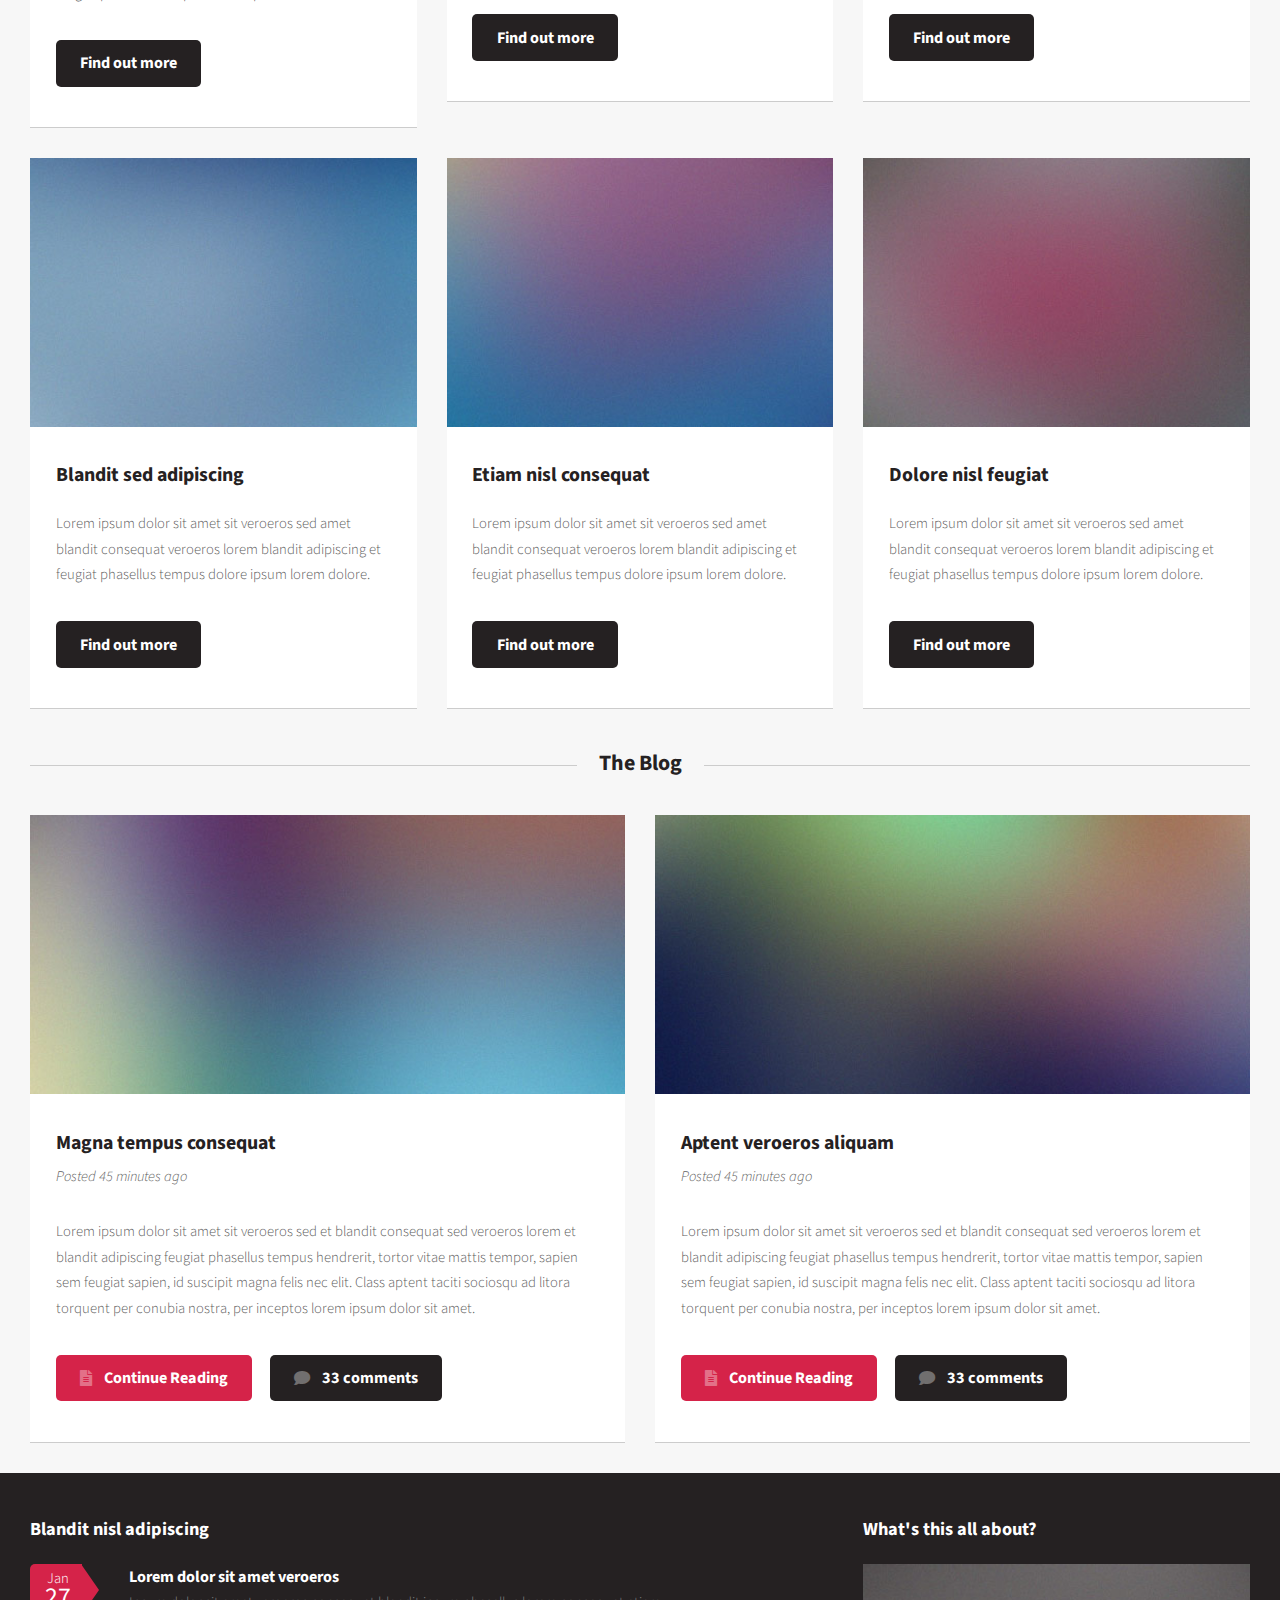
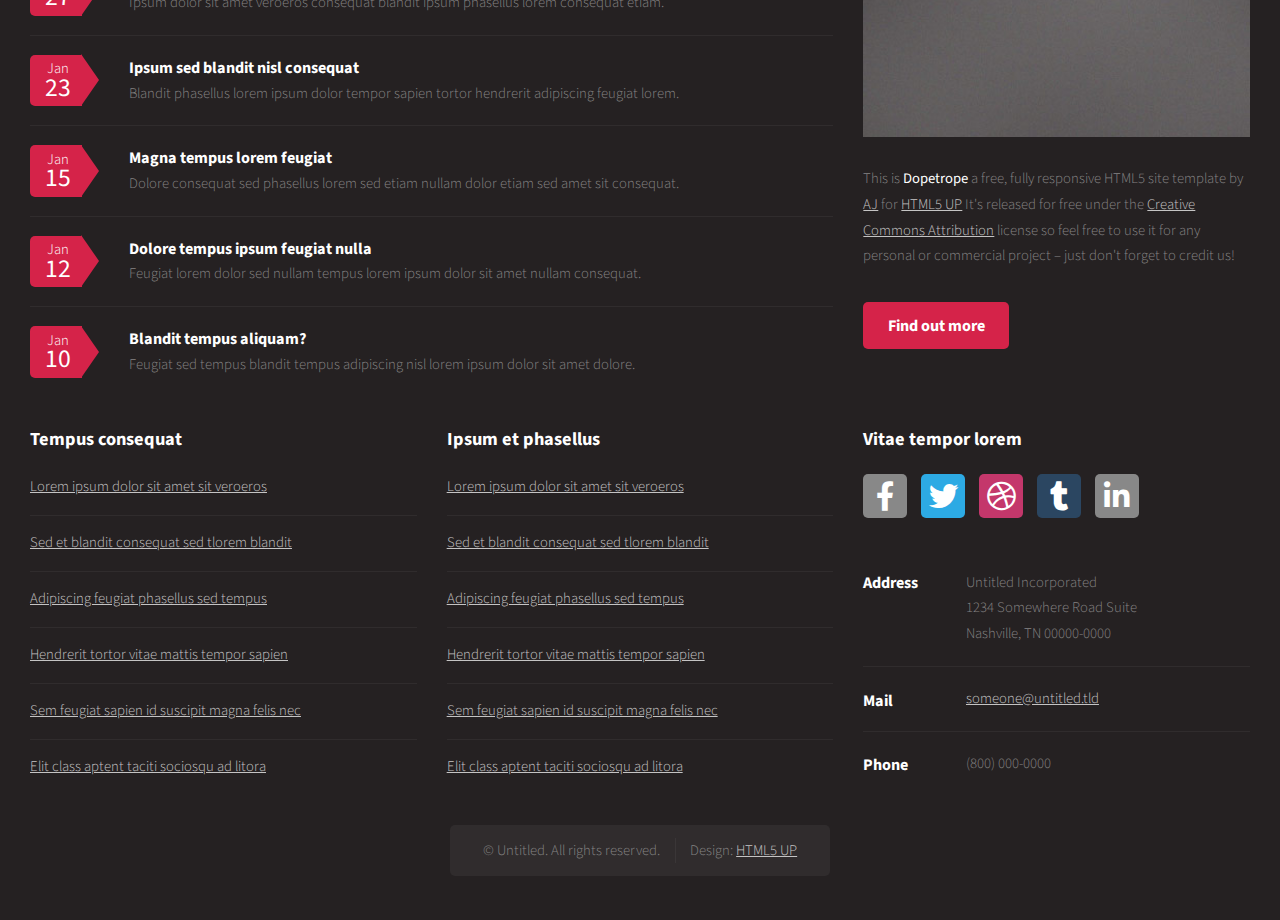
==== commit cbfe62ff: "Update index.html" ====
--- a/index.html
+++ b/index.html
@@ -18,12 +18,12 @@
 				<section id="header">
 
 					<!-- Logo -->
-						<h1><a href="index.html">Dopetrope</a></h1>
+						<h1><a href="index.html">Qinyu Ni</a></h1>
 
 					<!-- Nav -->
 						<nav id="nav">
 							<ul>
-								<li class="current"><a href="index.html">Home</a></li>
+								<li class="current"><a href="index.html">HOME</a></li>
 								<li>
 									<a href="#">Dropdown</a>
 									<ul>
@@ -45,7 +45,7 @@
 								</li>
 								<li><a href="left-sidebar.html">Left Sidebar</a></li>
 								<li><a href="right-sidebar.html">Right Sidebar</a></li>
-								<li><a href="no-sidebar.html">No Sidebar</a></li>
+								<li><a href="no-sidebar.html">Daily LOG</a></li>
 							</ul>
 						</nav>
 
@@ -112,6 +112,7 @@
 										<div class="row">
 											<div class="col-4 col-6-medium col-12-small">
 												<section class="box">
+					ar
 													<a href="#" class="image featured"><img src="images/pic02.jpg" alt="" /></a>
 													<header>
 														<h3>Ipsum feugiat et dolor</h3>
@@ -389,4 +390,4 @@
 			<script src="assets/js/main.js"></script>
 
 	</body>
-</html>+</html>
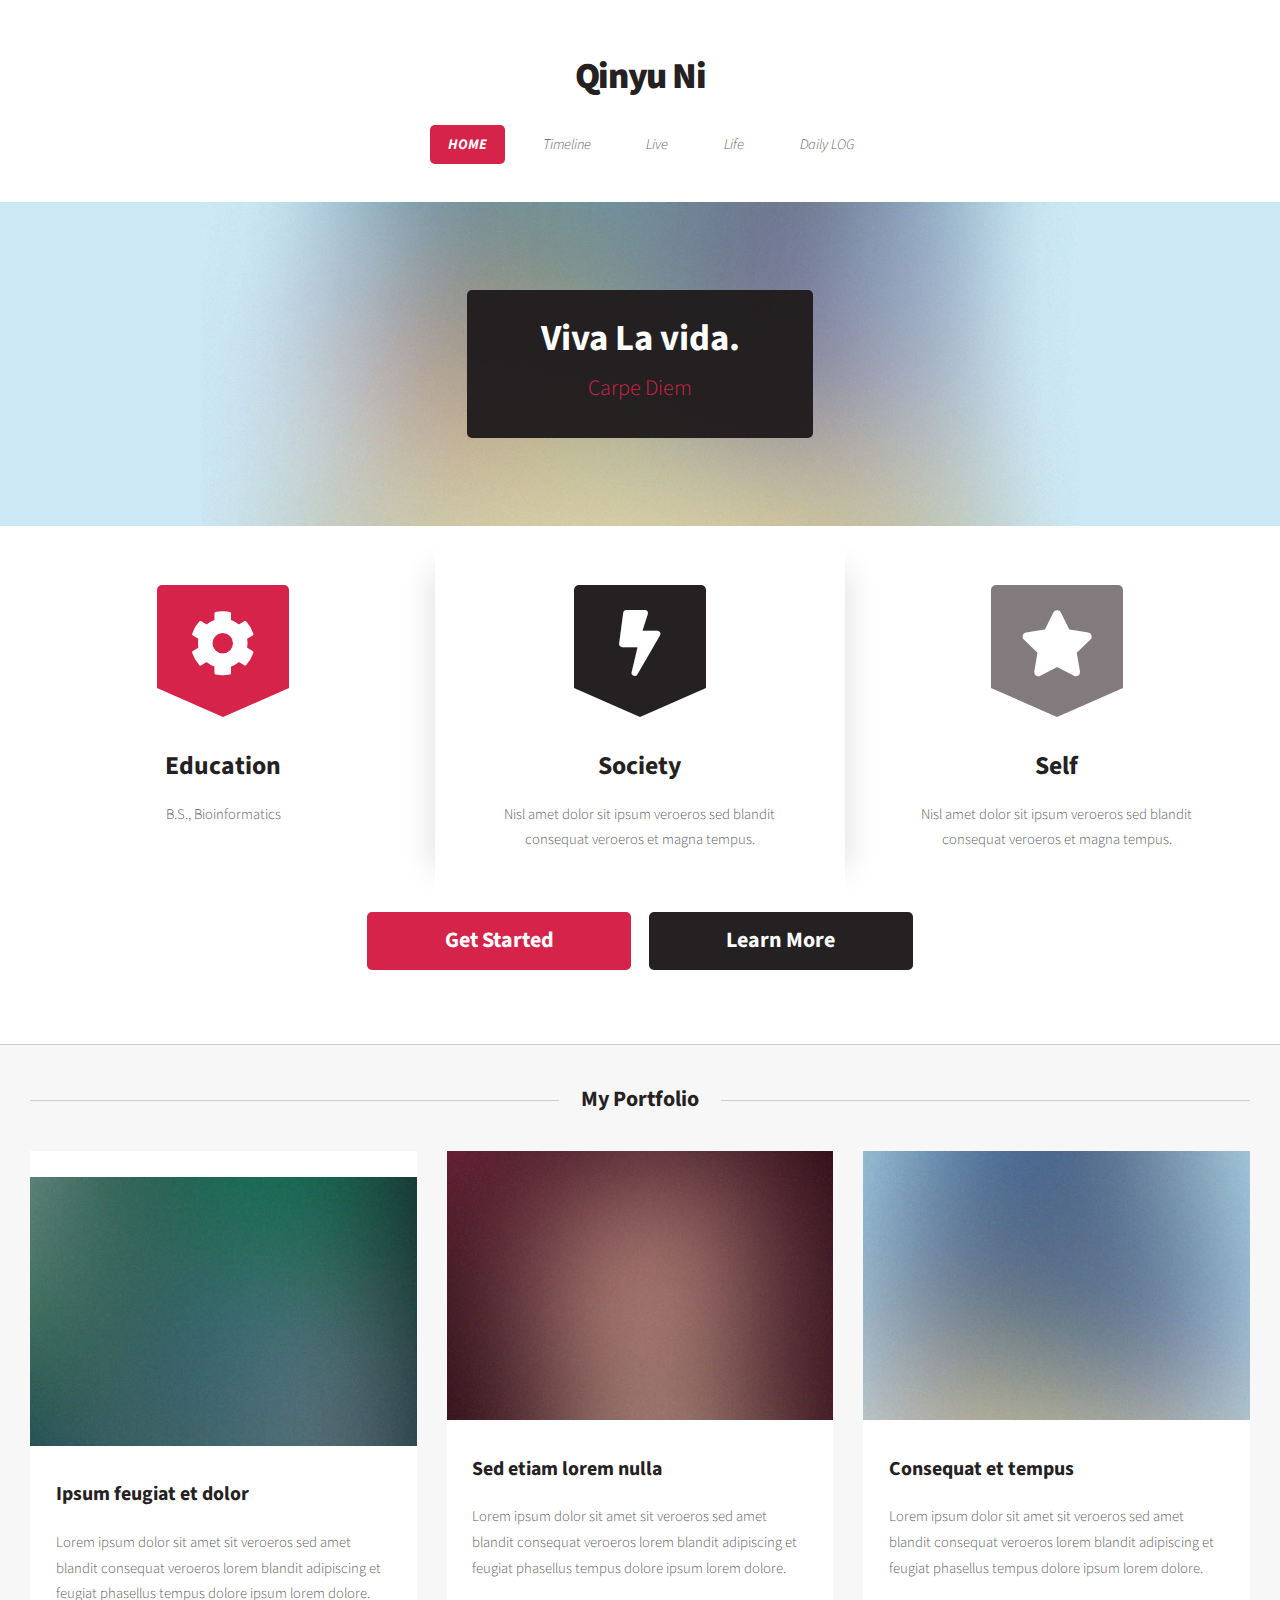
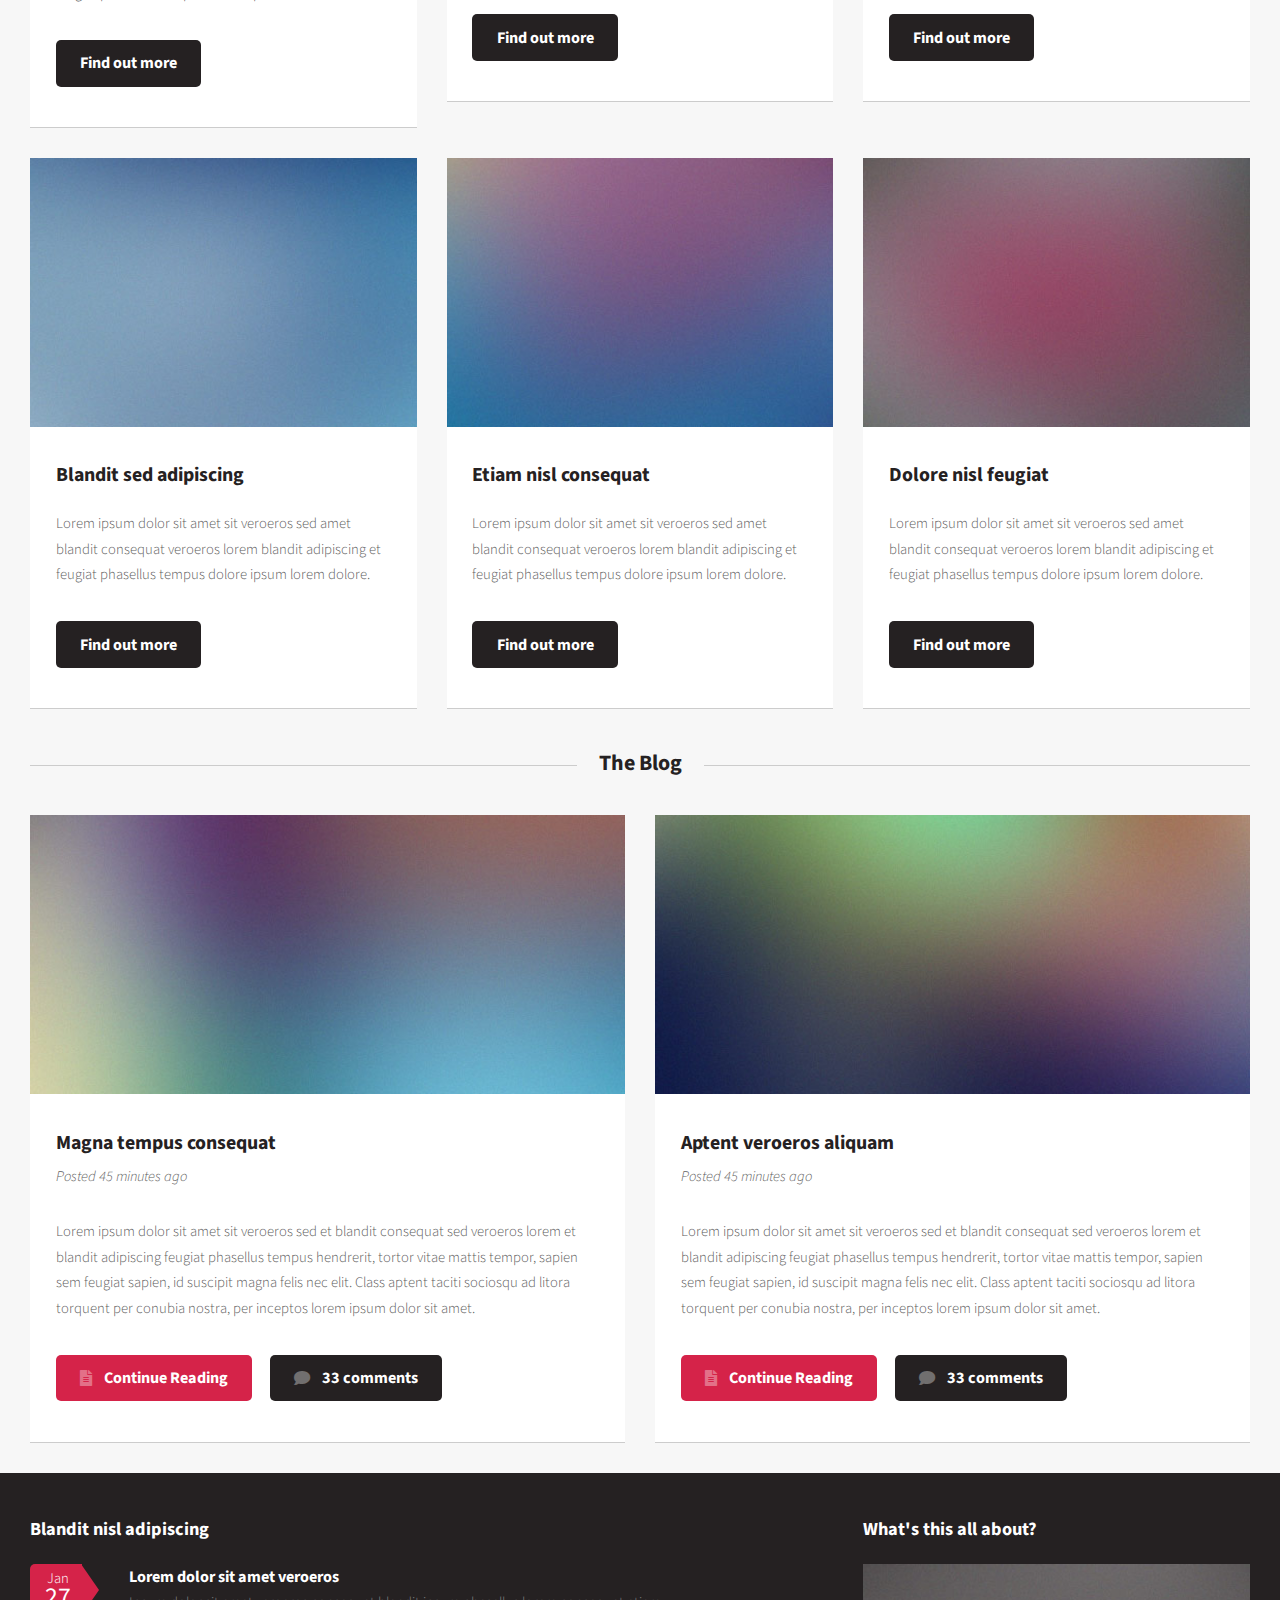
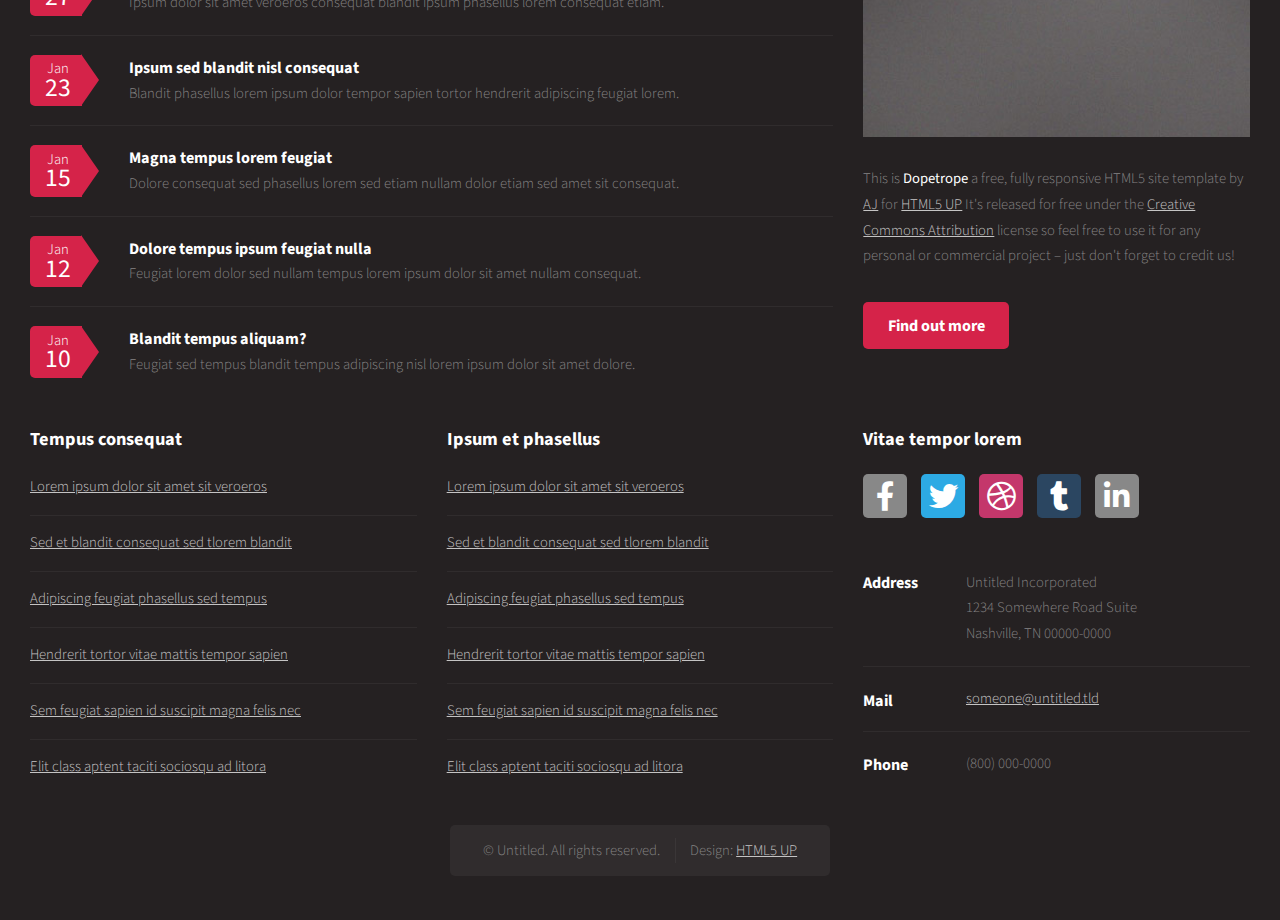
==== commit 249fddcb: "Update index.html" ====
--- a/index.html
+++ b/index.html
@@ -25,26 +25,25 @@
 							<ul>
 								<li class="current"><a href="index.html">HOME</a></li>
 								<li>
-									<a href="#">Dropdown</a>
+									<a href="#">Timeline</a>
 									<ul>
-										<li><a href="#">Lorem ipsum dolor</a></li>
+										<li><a href="#">General</a></li>
+										<li><a href="#">Education</a></li>
+										<li><a href="#">Career</a></li>
+										<li><a href="#">Activity</a></li>
+										<li><a href="#">Personal</a></li>
+										
+									</ul>
+								</li>
+								<li>
+									<a href="left-sidebar.html">Live</a>
+									<ul>
 										<li><a href="#">Magna phasellus</a></li>
 										<li><a href="#">Etiam dolore nisl</a></li>
-										<li>
-											<a href="#">Phasellus consequat</a>
-											<ul>
-												<li><a href="#">Magna phasellus</a></li>
-												<li><a href="#">Etiam dolore nisl</a></li>
-												<li><a href="#">Veroeros feugiat</a></li>
-												<li><a href="#">Nisl sed aliquam</a></li>
-												<li><a href="#">Dolore adipiscing</a></li>
-											</ul>
-										</li>
-										<li><a href="#">Veroeros feugiat</a></li>
 									</ul>
 								</li>
-								<li><a href="left-sidebar.html">Left Sidebar</a></li>
-								<li><a href="right-sidebar.html">Right Sidebar</a></li>
+								</li>
+								<li><a href="right-sidebar.html">Life</a></li>
 								<li><a href="no-sidebar.html">Daily LOG</a></li>
 							</ul>
 						</nav>
@@ -52,8 +51,8 @@
 					<!-- Banner -->
 						<section id="banner">
 							<header>
-								<h2>Howdy. This is Dopetrope.</h2>
-								<p>A responsive template by HTML5 UP</p>
+								<h2>Viva La vida.</h2>
+								<p>Carpe Diem</p>
 							</header>
 						</section>
 
@@ -64,16 +63,16 @@
 									<section class="first">
 										<i class="icon solid featured fa-cog"></i>
 										<header>
-											<h2>Ipsum consequat</h2>
-										</header>
-										<p>Nisl amet dolor sit ipsum veroeros sed blandit consequat veroeros et magna tempus.</p>
+											<h2>Education</h2>
+										</header>
+										<p>B.S., Bioinformatics</p>
 									</section>
 								</div>
 								<div class="col-4 col-12-medium">
 									<section class="middle">
 										<i class="icon solid featured alt fa-bolt"></i>
 										<header>
-											<h2>Magna etiam dolor</h2>
+											<h2>Society</h2>
 										</header>
 										<p>Nisl amet dolor sit ipsum veroeros sed blandit consequat veroeros et magna tempus.</p>
 									</section>
@@ -82,7 +81,7 @@
 									<section class="last">
 										<i class="icon solid featured alt2 fa-star"></i>
 										<header>
-											<h2>Tempus adipiscing</h2>
+											<h2>Self</h2>
 										</header>
 										<p>Nisl amet dolor sit ipsum veroeros sed blandit consequat veroeros et magna tempus.</p>
 									</section>
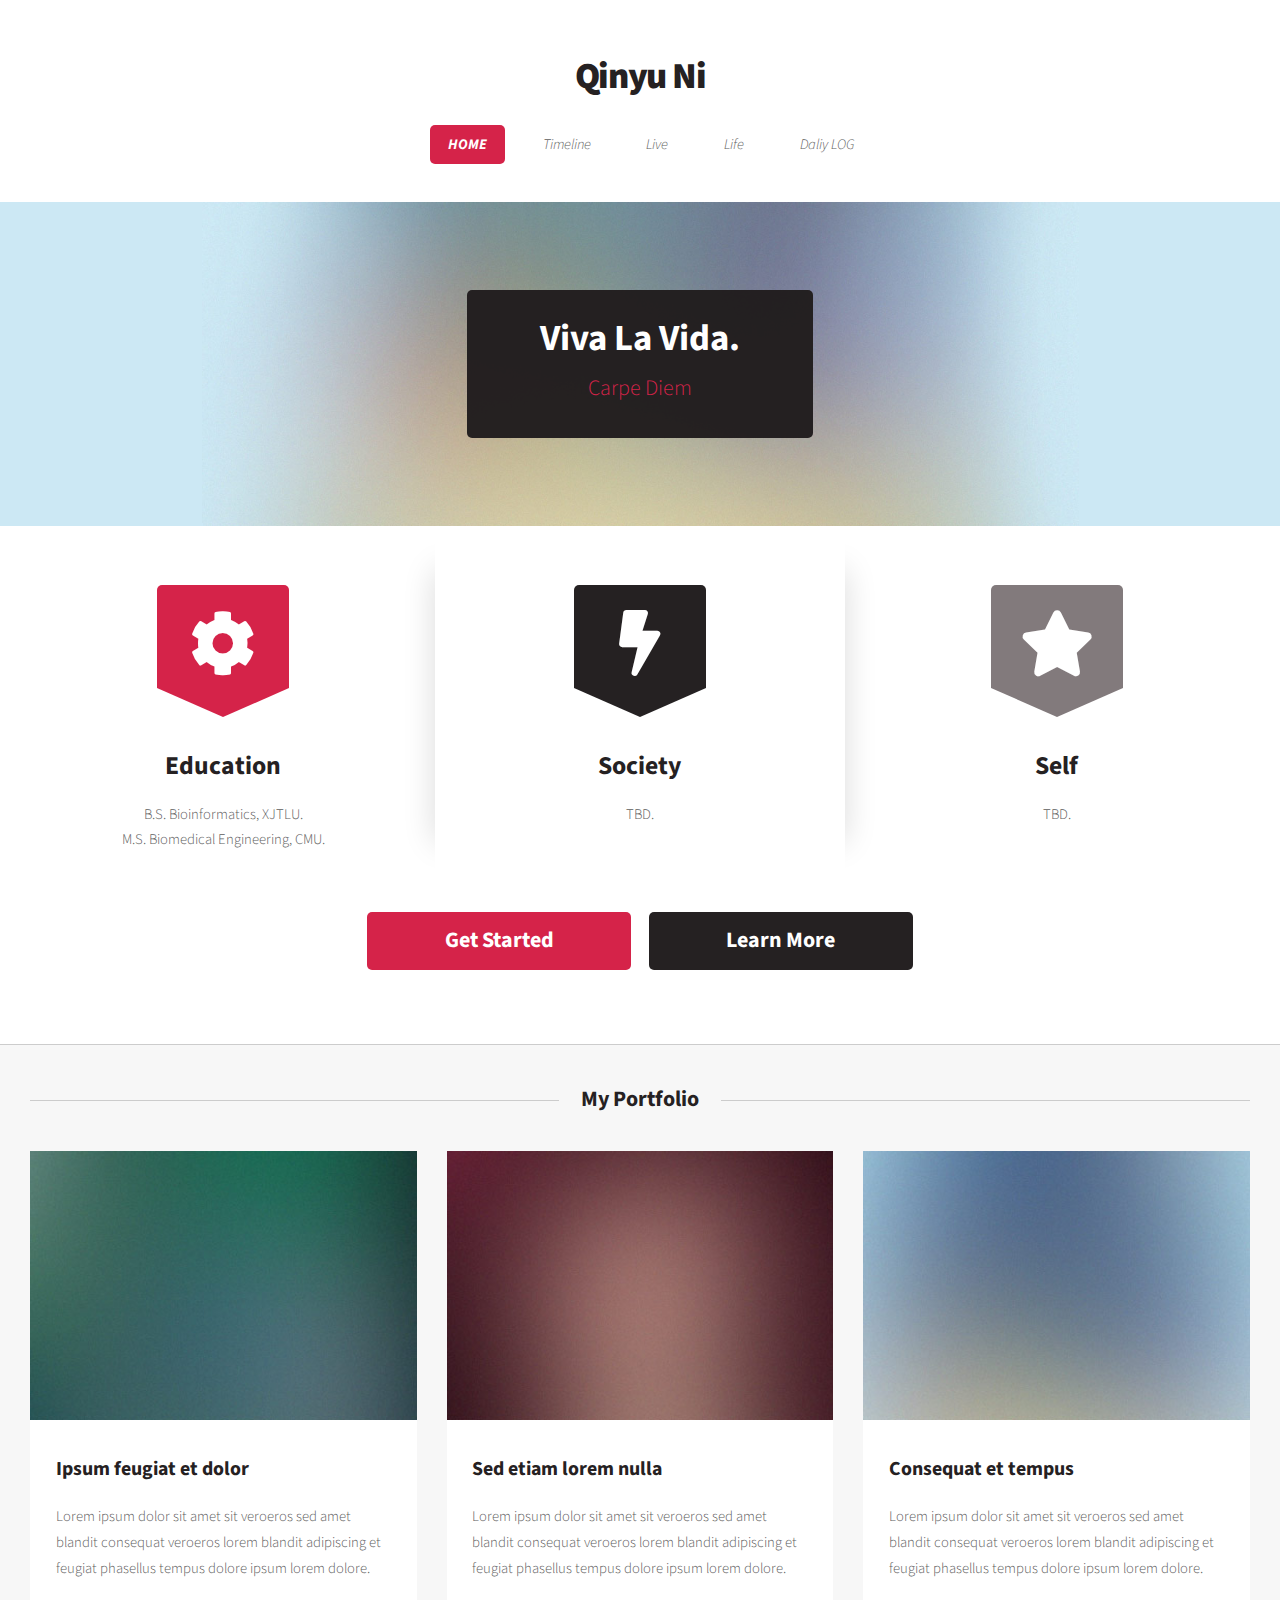
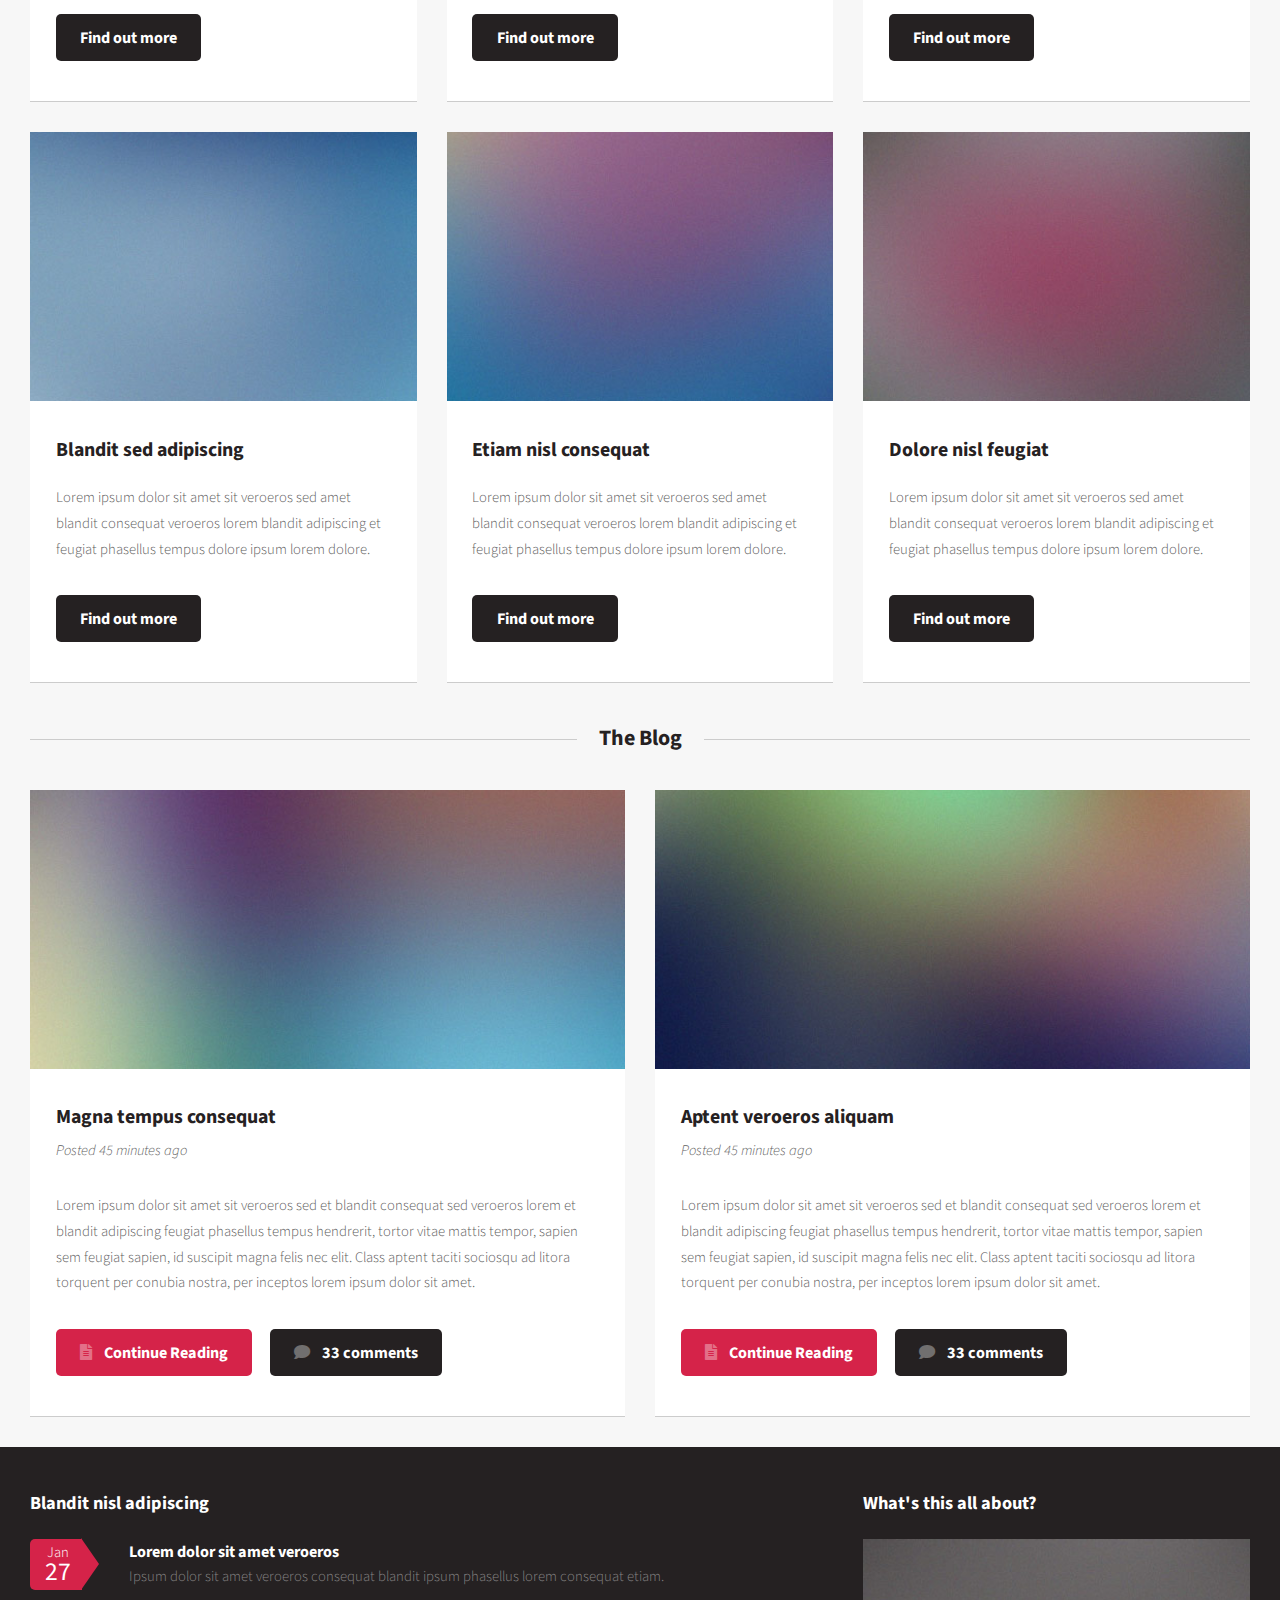
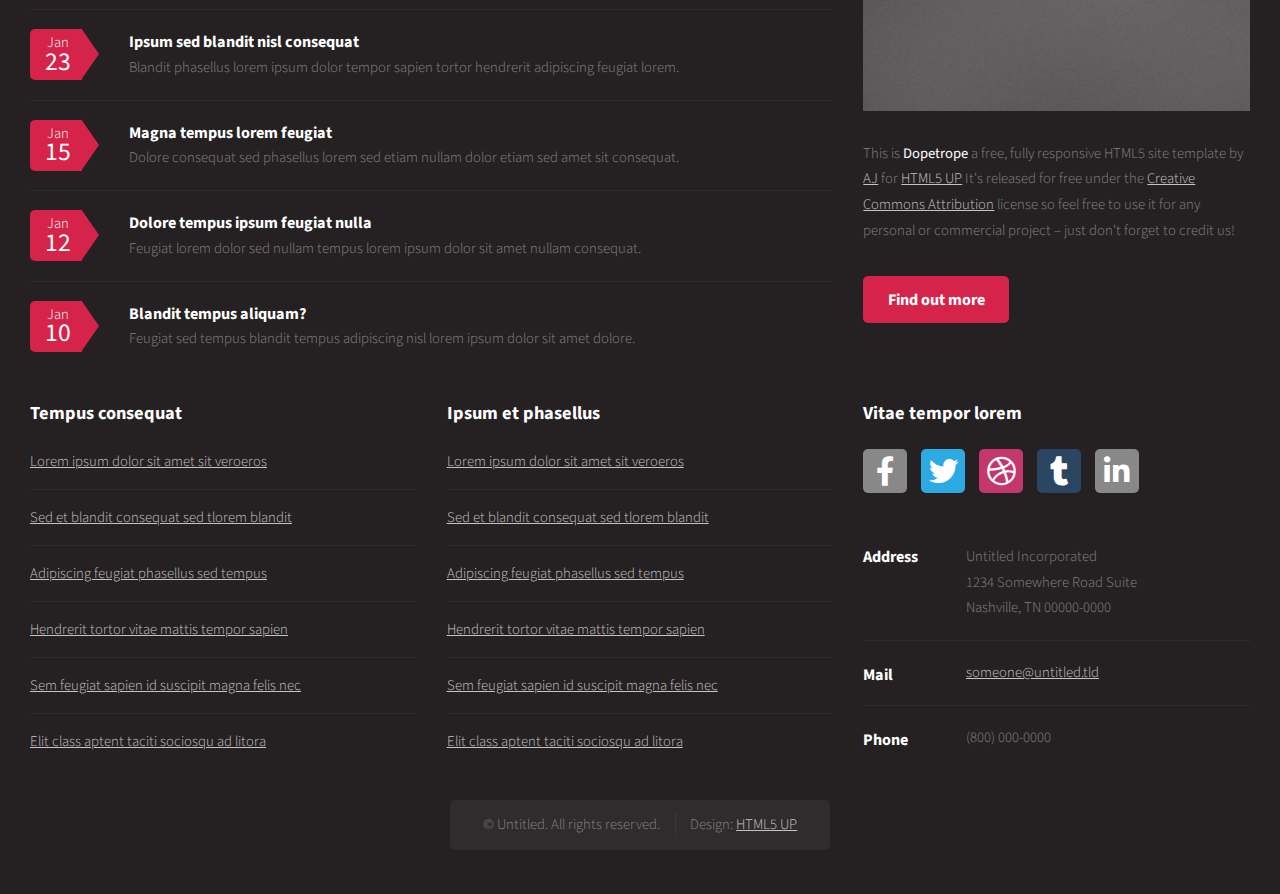
==== commit 06b80466: "update" ====
--- a/index.html
+++ b/index.html
@@ -9,7 +9,7 @@
 		<title>Dopetrope by HTML5 UP</title>
 		<meta charset="utf-8" />
 		<meta name="viewport" content="width=device-width, initial-scale=1, user-scalable=no" />
-		<link rel="stylesheet" href="assets/css/main.css" />
+		<link rel="stylesheet" href="assetsHomepage/css/main.css" />
 	</head>
 	<body class="homepage is-preload">
 		<div id="page-wrapper">
@@ -25,33 +25,40 @@
 							<ul>
 								<li class="current"><a href="index.html">HOME</a></li>
 								<li>
-									<a href="#">Timeline</a>
+									<a href="pageTimeline/indexTimeline.html">Timeline</a>
 									<ul>
 										<li><a href="#">General</a></li>
 										<li><a href="#">Education</a></li>
 										<li><a href="#">Career</a></li>
 										<li><a href="#">Activity</a></li>
 										<li><a href="#">Personal</a></li>
-										
 									</ul>
 								</li>
 								<li>
-									<a href="left-sidebar.html">Live</a>
+									<a href="liveMenu.html">Live</a>
 									<ul>
-										<li><a href="#">Magna phasellus</a></li>
-										<li><a href="#">Etiam dolore nisl</a></li>
+										<li><a href="#">Academia</a></li>
+										<li><a href="#">Career</a></li>
 									</ul>
 								</li>
 								</li>
-								<li><a href="right-sidebar.html">Life</a></li>
-								<li><a href="no-sidebar.html">Daily LOG</a></li>
+								<li><a href="lifeMenu.html">Life</a>
+									<ul>
+										<li><a href="#">Thinking</a></li>
+										<li><a href="#">Drawing</a></li>
+										<li><a href="#">Exercising</a></li>
+										<li><a href="#">Entertainment</a></li>
+										<li><a href="#">Relationship</a></li>
+									</ul>
+								</li>
+								<li><a href="logMenu.html">Daliy LOG</a></li>
 							</ul>
 						</nav>
 
 					<!-- Banner -->
 						<section id="banner">
 							<header>
-								<h2>Viva La vida.</h2>
+								<h2>Viva La Vida.</h2>
 								<p>Carpe Diem</p>
 							</header>
 						</section>
@@ -65,7 +72,8 @@
 										<header>
 											<h2>Education</h2>
 										</header>
-										<p>B.S., Bioinformatics</p>
+										<p>B.S. Bioinformatics, XJTLU.</p>
+										<p>M.S. Biomedical Engineering, CMU.</p>
 									</section>
 								</div>
 								<div class="col-4 col-12-medium">
@@ -74,7 +82,7 @@
 										<header>
 											<h2>Society</h2>
 										</header>
-										<p>Nisl amet dolor sit ipsum veroeros sed blandit consequat veroeros et magna tempus.</p>
+										<p>TBD.</p>
 									</section>
 								</div>
 								<div class="col-4 col-12-medium">
@@ -83,7 +91,7 @@
 										<header>
 											<h2>Self</h2>
 										</header>
-										<p>Nisl amet dolor sit ipsum veroeros sed blandit consequat veroeros et magna tempus.</p>
+										<p>TBD.</p>
 									</section>
 								</div>
 							</div>
@@ -111,7 +119,6 @@
 										<div class="row">
 											<div class="col-4 col-6-medium col-12-small">
 												<section class="box">
-					ar
 													<a href="#" class="image featured"><img src="images/pic02.jpg" alt="" /></a>
 													<header>
 														<h3>Ipsum feugiat et dolor</h3>
@@ -389,4 +396,4 @@
 			<script src="assets/js/main.js"></script>
 
 	</body>
-</html>
+</html>--- a/assetsHomepage/css/main.css
+++ b/assetsHomepage/css/main.css
@@ -0,0 +1,2908 @@
+@import url("fontawesome-all.min.css");
+@import url("https://fonts.googleapis.com/css?family=Source+Sans+Pro:300,400,700,900,300italic");
+
+/*
+	Dopetrope by HTML5 UP
+	html5up.net | @ajlkn
+	Free for personal and commercial use under the CCA 3.0 license (html5up.net/license)
+*/
+
+html, body, div, span, applet, object,
+iframe, h1, h2, h3, h4, h5, h6, p, blockquote,
+pre, a, abbr, acronym, address, big, cite,
+code, del, dfn, em, img, ins, kbd, q, s, samp,
+small, strike, strong, sub, sup, tt, var, b,
+u, i, center, dl, dt, dd, ol, ul, li, fieldset,
+form, label, legend, table, caption, tbody,
+tfoot, thead, tr, th, td, article, aside,
+canvas, details, embed, figure, figcaption,
+footer, header, hgroup, menu, nav, output, ruby,
+section, summary, time, mark, audio, video {
+	margin: 0;
+	padding: 0;
+	border: 0;
+	font-size: 100%;
+	font: inherit;
+	vertical-align: baseline;}
+
+article, aside, details, figcaption, figure,
+footer, header, hgroup, menu, nav, section {
+	display: block;}
+
+body {
+	line-height: 1;
+}
+
+ol, ul {
+	list-style: none;
+}
+
+blockquote, q {
+	quotes: none;
+}
+
+	blockquote:before, blockquote:after, q:before, q:after {
+		content: '';
+		content: none;
+	}
+
+table {
+	border-collapse: collapse;
+	border-spacing: 0;
+}
+
+body {
+	-webkit-text-size-adjust: none;
+}
+
+mark {
+	background-color: transparent;
+	color: inherit;
+}
+
+input::-moz-focus-inner {
+	border: 0;
+	padding: 0;
+}
+
+input, select, textarea {
+	-moz-appearance: none;
+	-webkit-appearance: none;
+	-ms-appearance: none;
+	appearance: none;
+}
+
+/* Basic */
+
+	html {
+		box-sizing: border-box;
+	}
+
+	*, *:before, *:after {
+		box-sizing: inherit;
+	}
+
+	body {
+		background: #252122;
+		background-image: url("images/bg02.png");
+	}
+
+		body.is-preload *, body.is-preload *:before, body.is-preload *:after {
+			-moz-animation: none !important;
+			-webkit-animation: none !important;
+			-ms-animation: none !important;
+			animation: none !important;
+			-moz-transition: none !important;
+			-webkit-transition: none !important;
+			-ms-transition: none !important;
+			transition: none !important;
+		}
+
+	body, input, textarea, select {
+		font-family: 'Source Sans Pro';
+		font-weight: 300;
+		color: #5d5d5d;
+		font-size: 14pt;
+		line-height: 1.75em;
+	}
+
+	strong, b {
+		color: #252122;
+		font-weight: 400;
+	}
+
+	i, em {
+		font-style: italic;
+	}
+
+	sub {
+		position: relative;
+		top: 0.5em;
+		font-size: 0.8em;
+	}
+
+	sup {
+		position: relative;
+		top: -0.5em;
+		font-size: 0.8em;
+	}
+
+	blockquote {
+		border-left: solid 0.75em #dddddd;
+		padding: 1em 0 1em 1.5em;
+		font-style: italic;
+	}
+
+	h1, h2, h3, h4, h5, h6 {
+		color: #252122;
+		font-weight: 700;
+	}
+
+	h1 a, h2 a, h3 a, h4 a, h5 a, h6 a {
+		color: inherit;
+		text-decoration: none;
+	}
+
+	h2 {
+		font-size: 1.5em;
+	}
+
+	h3 {
+		font-size: 1.35em;
+	}
+
+	a {
+		color: #d52349;
+		text-decoration: underline;
+	}
+
+		a:hover {
+			text-decoration: none;
+		}
+
+	br.clear {
+		clear: both;
+	}
+
+	hr {
+		border: 0;
+		border-top: solid 1px #dddddd;
+		height: 1px;
+		margin: 2em 0 2em 0;
+	}
+
+	p, ul, ol, dl, table {
+		margin-bottom: 2em;
+	}
+
+/* Container */
+
+	.container {
+		margin: 0 auto;
+		max-width: 100%;
+		width: 70em;
+	}
+
+		@media screen and (max-width: 1680px) {
+
+			.container {
+				width: 70em;
+			}
+
+		}
+
+		@media screen and (max-width: 1280px) {
+
+			.container {
+				width: calc(100% - 60px);
+			}
+
+		}
+
+		@media screen and (max-width: 980px) {
+
+			.container {
+				width: calc(100% - 80px);
+			}
+
+		}
+
+		@media screen and (max-width: 736px) {
+
+			.container {
+				width: calc(100% - 40px);
+			}
+
+		}
+
+/* Row */
+
+	.row {
+		display: flex;
+		flex-wrap: wrap;
+		box-sizing: border-box;
+		align-items: stretch;
+	}
+
+		.row > * {
+			box-sizing: border-box;
+		}
+
+		.row.gtr-uniform > * > :last-child {
+			margin-bottom: 0;
+		}
+
+		.row.aln-left {
+			justify-content: flex-start;
+		}
+
+		.row.aln-center {
+			justify-content: center;
+		}
+
+		.row.aln-right {
+			justify-content: flex-end;
+		}
+
+		.row.aln-top {
+			align-items: flex-start;
+		}
+
+		.row.aln-middle {
+			align-items: center;
+		}
+
+		.row.aln-bottom {
+			align-items: flex-end;
+		}
+
+		.row > .imp {
+			order: -1;
+		}
+
+		.row > .col-1 {
+			width: 8.33333%;
+		}
+
+		.row > .off-1 {
+			margin-left: 8.33333%;
+		}
+
+		.row > .col-2 {
+			width: 16.66667%;
+		}
+
+		.row > .off-2 {
+			margin-left: 16.66667%;
+		}
+
+		.row > .col-3 {
+			width: 25%;
+		}
+
+		.row > .off-3 {
+			margin-left: 25%;
+		}
+
+		.row > .col-4 {
+			width: 33.33333%;
+		}
+
+		.row > .off-4 {
+			margin-left: 33.33333%;
+		}
+
+		.row > .col-5 {
+			width: 41.66667%;
+		}
+
+		.row > .off-5 {
+			margin-left: 41.66667%;
+		}
+
+		.row > .col-6 {
+			width: 50%;
+		}
+
+		.row > .off-6 {
+			margin-left: 50%;
+		}
+
+		.row > .col-7 {
+			width: 58.33333%;
+		}
+
+		.row > .off-7 {
+			margin-left: 58.33333%;
+		}
+
+		.row > .col-8 {
+			width: 66.66667%;
+		}
+
+		.row > .off-8 {
+			margin-left: 66.66667%;
+		}
+
+		.row > .col-9 {
+			width: 75%;
+		}
+
+		.row > .off-9 {
+			margin-left: 75%;
+		}
+
+		.row > .col-10 {
+			width: 83.33333%;
+		}
+
+		.row > .off-10 {
+			margin-left: 83.33333%;
+		}
+
+		.row > .col-11 {
+			width: 91.66667%;
+		}
+
+		.row > .off-11 {
+			margin-left: 91.66667%;
+		}
+
+		.row > .col-12 {
+			width: 100%;
+		}
+
+		.row > .off-12 {
+			margin-left: 100%;
+		}
+
+		.row.gtr-0 {
+			margin-top: 0px;
+			margin-left: 0px;
+		}
+
+			.row.gtr-0 > * {
+				padding: 0px 0 0 0px;
+			}
+
+			.row.gtr-0.gtr-uniform {
+				margin-top: 0px;
+			}
+
+				.row.gtr-0.gtr-uniform > * {
+					padding-top: 0px;
+				}
+
+		.row.gtr-25 {
+			margin-top: -12.5px;
+			margin-left: -12.5px;
+		}
+
+			.row.gtr-25 > * {
+				padding: 12.5px 0 0 12.5px;
+			}
+
+			.row.gtr-25.gtr-uniform {
+				margin-top: -12.5px;
+			}
+
+				.row.gtr-25.gtr-uniform > * {
+					padding-top: 12.5px;
+				}
+
+		.row.gtr-50 {
+			margin-top: -25px;
+			margin-left: -25px;
+		}
+
+			.row.gtr-50 > * {
+				padding: 25px 0 0 25px;
+			}
+
+			.row.gtr-50.gtr-uniform {
+				margin-top: -25px;
+			}
+
+				.row.gtr-50.gtr-uniform > * {
+					padding-top: 25px;
+				}
+
+		.row {
+			margin-top: -50px;
+			margin-left: -50px;
+		}
+
+			.row > * {
+				padding: 50px 0 0 50px;
+			}
+
+			.row.gtr-uniform {
+				margin-top: -50px;
+			}
+
+				.row.gtr-uniform > * {
+					padding-top: 50px;
+				}
+
+		.row.gtr-150 {
+			margin-top: -75px;
+			margin-left: -75px;
+		}
+
+			.row.gtr-150 > * {
+				padding: 75px 0 0 75px;
+			}
+
+			.row.gtr-150.gtr-uniform {
+				margin-top: -75px;
+			}
+
+				.row.gtr-150.gtr-uniform > * {
+					padding-top: 75px;
+				}
+
+		.row.gtr-200 {
+			margin-top: -100px;
+			margin-left: -100px;
+		}
+
+			.row.gtr-200 > * {
+				padding: 100px 0 0 100px;
+			}
+
+			.row.gtr-200.gtr-uniform {
+				margin-top: -100px;
+			}
+
+				.row.gtr-200.gtr-uniform > * {
+					padding-top: 100px;
+				}
+
+		@media screen and (max-width: 1680px) {
+
+			.row {
+				display: flex;
+				flex-wrap: wrap;
+				box-sizing: border-box;
+				align-items: stretch;
+			}
+
+				.row > * {
+					box-sizing: border-box;
+				}
+
+				.row.gtr-uniform > * > :last-child {
+					margin-bottom: 0;
+				}
+
+				.row.aln-left {
+					justify-content: flex-start;
+				}
+
+				.row.aln-center {
+					justify-content: center;
+				}
+
+				.row.aln-right {
+					justify-content: flex-end;
+				}
+
+				.row.aln-top {
+					align-items: flex-start;
+				}
+
+				.row.aln-middle {
+					align-items: center;
+				}
+
+				.row.aln-bottom {
+					align-items: flex-end;
+				}
+
+				.row > .imp-xlarge {
+					order: -1;
+				}
+
+				.row > .col-1-xlarge {
+					width: 8.33333%;
+				}
+
+				.row > .off-1-xlarge {
+					margin-left: 8.33333%;
+				}
+
+				.row > .col-2-xlarge {
+					width: 16.66667%;
+				}
+
+				.row > .off-2-xlarge {
+					margin-left: 16.66667%;
+				}
+
+				.row > .col-3-xlarge {
+					width: 25%;
+				}
+
+				.row > .off-3-xlarge {
+					margin-left: 25%;
+				}
+
+				.row > .col-4-xlarge {
+					width: 33.33333%;
+				}
+
+				.row > .off-4-xlarge {
+					margin-left: 33.33333%;
+				}
+
+				.row > .col-5-xlarge {
+					width: 41.66667%;
+				}
+
+				.row > .off-5-xlarge {
+					margin-left: 41.66667%;
+				}
+
+				.row > .col-6-xlarge {
+					width: 50%;
+				}
+
+				.row > .off-6-xlarge {
+					margin-left: 50%;
+				}
+
+				.row > .col-7-xlarge {
+					width: 58.33333%;
+				}
+
+				.row > .off-7-xlarge {
+					margin-left: 58.33333%;
+				}
+
+				.row > .col-8-xlarge {
+					width: 66.66667%;
+				}
+
+				.row > .off-8-xlarge {
+					margin-left: 66.66667%;
+				}
+
+				.row > .col-9-xlarge {
+					width: 75%;
+				}
+
+				.row > .off-9-xlarge {
+					margin-left: 75%;
+				}
+
+				.row > .col-10-xlarge {
+					width: 83.33333%;
+				}
+
+				.row > .off-10-xlarge {
+					margin-left: 83.33333%;
+				}
+
+				.row > .col-11-xlarge {
+					width: 91.66667%;
+				}
+
+				.row > .off-11-xlarge {
+					margin-left: 91.66667%;
+				}
+
+				.row > .col-12-xlarge {
+					width: 100%;
+				}
+
+				.row > .off-12-xlarge {
+					margin-left: 100%;
+				}
+
+				.row.gtr-0 {
+					margin-top: 0px;
+					margin-left: 0px;
+				}
+
+					.row.gtr-0 > * {
+						padding: 0px 0 0 0px;
+					}
+
+					.row.gtr-0.gtr-uniform {
+						margin-top: 0px;
+					}
+
+						.row.gtr-0.gtr-uniform > * {
+							padding-top: 0px;
+						}
+
+				.row.gtr-25 {
+					margin-top: -12.5px;
+					margin-left: -12.5px;
+				}
+
+					.row.gtr-25 > * {
+						padding: 12.5px 0 0 12.5px;
+					}
+
+					.row.gtr-25.gtr-uniform {
+						margin-top: -12.5px;
+					}
+
+						.row.gtr-25.gtr-uniform > * {
+							padding-top: 12.5px;
+						}
+
+				.row.gtr-50 {
+					margin-top: -25px;
+					margin-left: -25px;
+				}
+
+					.row.gtr-50 > * {
+						padding: 25px 0 0 25px;
+					}
+
+					.row.gtr-50.gtr-uniform {
+						margin-top: -25px;
+					}
+
+						.row.gtr-50.gtr-uniform > * {
+							padding-top: 25px;
+						}
+
+				.row {
+					margin-top: -50px;
+					margin-left: -50px;
+				}
+
+					.row > * {
+						padding: 50px 0 0 50px;
+					}
+
+					.row.gtr-uniform {
+						margin-top: -50px;
+					}
+
+						.row.gtr-uniform > * {
+							padding-top: 50px;
+						}
+
+				.row.gtr-150 {
+					margin-top: -75px;
+					margin-left: -75px;
+				}
+
+					.row.gtr-150 > * {
+						padding: 75px 0 0 75px;
+					}
+
+					.row.gtr-150.gtr-uniform {
+						margin-top: -75px;
+					}
+
+						.row.gtr-150.gtr-uniform > * {
+							padding-top: 75px;
+						}
+
+				.row.gtr-200 {
+					margin-top: -100px;
+					margin-left: -100px;
+				}
+
+					.row.gtr-200 > * {
+						padding: 100px 0 0 100px;
+					}
+
+					.row.gtr-200.gtr-uniform {
+						margin-top: -100px;
+					}
+
+						.row.gtr-200.gtr-uniform > * {
+							padding-top: 100px;
+						}
+
+		}
+
+		@media screen and (max-width: 1280px) {
+
+			.row {
+				display: flex;
+				flex-wrap: wrap;
+				box-sizing: border-box;
+				align-items: stretch;
+			}
+
+				.row > * {
+					box-sizing: border-box;
+				}
+
+				.row.gtr-uniform > * > :last-child {
+					margin-bottom: 0;
+				}
+
+				.row.aln-left {
+					justify-content: flex-start;
+				}
+
+				.row.aln-center {
+					justify-content: center;
+				}
+
+				.row.aln-right {
+					justify-content: flex-end;
+				}
+
+				.row.aln-top {
+					align-items: flex-start;
+				}
+
+				.row.aln-middle {
+					align-items: center;
+				}
+
+				.row.aln-bottom {
+					align-items: flex-end;
+				}
+
+				.row > .imp-large {
+					order: -1;
+				}
+
+				.row > .col-1-large {
+					width: 8.33333%;
+				}
+
+				.row > .off-1-large {
+					margin-left: 8.33333%;
+				}
+
+				.row > .col-2-large {
+					width: 16.66667%;
+				}
+
+				.row > .off-2-large {
+					margin-left: 16.66667%;
+				}
+
+				.row > .col-3-large {
+					width: 25%;
+				}
+
+				.row > .off-3-large {
+					margin-left: 25%;
+				}
+
+				.row > .col-4-large {
+					width: 33.33333%;
+				}
+
+				.row > .off-4-large {
+					margin-left: 33.33333%;
+				}
+
+				.row > .col-5-large {
+					width: 41.66667%;
+				}
+
+				.row > .off-5-large {
+					margin-left: 41.66667%;
+				}
+
+				.row > .col-6-large {
+					width: 50%;
+				}
+
+				.row > .off-6-large {
+					margin-left: 50%;
+				}
+
+				.row > .col-7-large {
+					width: 58.33333%;
+				}
+
+				.row > .off-7-large {
+					margin-left: 58.33333%;
+				}
+
+				.row > .col-8-large {
+					width: 66.66667%;
+				}
+
+				.row > .off-8-large {
+					margin-left: 66.66667%;
+				}
+
+				.row > .col-9-large {
+					width: 75%;
+				}
+
+				.row > .off-9-large {
+					margin-left: 75%;
+				}
+
+				.row > .col-10-large {
+					width: 83.33333%;
+				}
+
+				.row > .off-10-large {
+					margin-left: 83.33333%;
+				}
+
+				.row > .col-11-large {
+					width: 91.66667%;
+				}
+
+				.row > .off-11-large {
+					margin-left: 91.66667%;
+				}
+
+				.row > .col-12-large {
+					width: 100%;
+				}
+
+				.row > .off-12-large {
+					margin-left: 100%;
+				}
+
+				.row.gtr-0 {
+					margin-top: 0px;
+					margin-left: 0px;
+				}
+
+					.row.gtr-0 > * {
+						padding: 0px 0 0 0px;
+					}
+
+					.row.gtr-0.gtr-uniform {
+						margin-top: 0px;
+					}
+
+						.row.gtr-0.gtr-uniform > * {
+							padding-top: 0px;
+						}
+
+				.row.gtr-25 {
+					margin-top: -7.5px;
+					margin-left: -7.5px;
+				}
+
+					.row.gtr-25 > * {
+						padding: 7.5px 0 0 7.5px;
+					}
+
+					.row.gtr-25.gtr-uniform {
+						margin-top: -7.5px;
+					}
+
+						.row.gtr-25.gtr-uniform > * {
+							padding-top: 7.5px;
+						}
+
+				.row.gtr-50 {
+					margin-top: -15px;
+					margin-left: -15px;
+				}
+
+					.row.gtr-50 > * {
+						padding: 15px 0 0 15px;
+					}
+
+					.row.gtr-50.gtr-uniform {
+						margin-top: -15px;
+					}
+
+						.row.gtr-50.gtr-uniform > * {
+							padding-top: 15px;
+						}
+
+				.row {
+					margin-top: -30px;
+					margin-left: -30px;
+				}
+
+					.row > * {
+						padding: 30px 0 0 30px;
+					}
+
+					.row.gtr-uniform {
+						margin-top: -30px;
+					}
+
+						.row.gtr-uniform > * {
+							padding-top: 30px;
+						}
+
+				.row.gtr-150 {
+					margin-top: -45px;
+					margin-left: -45px;
+				}
+
+					.row.gtr-150 > * {
+						padding: 45px 0 0 45px;
+					}
+
+					.row.gtr-150.gtr-uniform {
+						margin-top: -45px;
+					}
+
+						.row.gtr-150.gtr-uniform > * {
+							padding-top: 45px;
+						}
+
+				.row.gtr-200 {
+					margin-top: -60px;
+					margin-left: -60px;
+				}
+
+					.row.gtr-200 > * {
+						padding: 60px 0 0 60px;
+					}
+
+					.row.gtr-200.gtr-uniform {
+						margin-top: -60px;
+					}
+
+						.row.gtr-200.gtr-uniform > * {
+							padding-top: 60px;
+						}
+
+		}
+
+		@media screen and (max-width: 980px) {
+
+			.row {
+				display: flex;
+				flex-wrap: wrap;
+				box-sizing: border-box;
+				align-items: stretch;
+			}
+
+				.row > * {
+					box-sizing: border-box;
+				}
+
+				.row.gtr-uniform > * > :last-child {
+					margin-bottom: 0;
+				}
+
+				.row.aln-left {
+					justify-content: flex-start;
+				}
+
+				.row.aln-center {
+					justify-content: center;
+				}
+
+				.row.aln-right {
+					justify-content: flex-end;
+				}
+
+				.row.aln-top {
+					align-items: flex-start;
+				}
+
+				.row.aln-middle {
+					align-items: center;
+				}
+
+				.row.aln-bottom {
+					align-items: flex-end;
+				}
+
+				.row > .imp-medium {
+					order: -1;
+				}
+
+				.row > .col-1-medium {
+					width: 8.33333%;
+				}
+
+				.row > .off-1-medium {
+					margin-left: 8.33333%;
+				}
+
+				.row > .col-2-medium {
+					width: 16.66667%;
+				}
+
+				.row > .off-2-medium {
+					margin-left: 16.66667%;
+				}
+
+				.row > .col-3-medium {
+					width: 25%;
+				}
+
+				.row > .off-3-medium {
+					margin-left: 25%;
+				}
+
+				.row > .col-4-medium {
+					width: 33.33333%;
+				}
+
+				.row > .off-4-medium {
+					margin-left: 33.33333%;
+				}
+
+				.row > .col-5-medium {
+					width: 41.66667%;
+				}
+
+				.row > .off-5-medium {
+					margin-left: 41.66667%;
+				}
+
+				.row > .col-6-medium {
+					width: 50%;
+				}
+
+				.row > .off-6-medium {
+					margin-left: 50%;
+				}
+
+				.row > .col-7-medium {
+					width: 58.33333%;
+				}
+
+				.row > .off-7-medium {
+					margin-left: 58.33333%;
+				}
+
+				.row > .col-8-medium {
+					width: 66.66667%;
+				}
+
+				.row > .off-8-medium {
+					margin-left: 66.66667%;
+				}
+
+				.row > .col-9-medium {
+					width: 75%;
+				}
+
+				.row > .off-9-medium {
+					margin-left: 75%;
+				}
+
+				.row > .col-10-medium {
+					width: 83.33333%;
+				}
+
+				.row > .off-10-medium {
+					margin-left: 83.33333%;
+				}
+
+				.row > .col-11-medium {
+					width: 91.66667%;
+				}
+
+				.row > .off-11-medium {
+					margin-left: 91.66667%;
+				}
+
+				.row > .col-12-medium {
+					width: 100%;
+				}
+
+				.row > .off-12-medium {
+					margin-left: 100%;
+				}
+
+				.row.gtr-0 {
+					margin-top: 0px;
+					margin-left: 0px;
+				}
+
+					.row.gtr-0 > * {
+						padding: 0px 0 0 0px;
+					}
+
+					.row.gtr-0.gtr-uniform {
+						margin-top: 0px;
+					}
+
+						.row.gtr-0.gtr-uniform > * {
+							padding-top: 0px;
+						}
+
+				.row.gtr-25 {
+					margin-top: -10px;
+					margin-left: -10px;
+				}
+
+					.row.gtr-25 > * {
+						padding: 10px 0 0 10px;
+					}
+
+					.row.gtr-25.gtr-uniform {
+						margin-top: -10px;
+					}
+
+						.row.gtr-25.gtr-uniform > * {
+							padding-top: 10px;
+						}
+
+				.row.gtr-50 {
+					margin-top: -20px;
+					margin-left: -20px;
+				}
+
+					.row.gtr-50 > * {
+						padding: 20px 0 0 20px;
+					}
+
+					.row.gtr-50.gtr-uniform {
+						margin-top: -20px;
+					}
+
+						.row.gtr-50.gtr-uniform > * {
+							padding-top: 20px;
+						}
+
+				.row {
+					margin-top: -40px;
+					margin-left: -40px;
+				}
+
+					.row > * {
+						padding: 40px 0 0 40px;
+					}
+
+					.row.gtr-uniform {
+						margin-top: -40px;
+					}
+
+						.row.gtr-uniform > * {
+							padding-top: 40px;
+						}
+
+				.row.gtr-150 {
+					margin-top: -60px;
+					margin-left: -60px;
+				}
+
+					.row.gtr-150 > * {
+						padding: 60px 0 0 60px;
+					}
+
+					.row.gtr-150.gtr-uniform {
+						margin-top: -60px;
+					}
+
+						.row.gtr-150.gtr-uniform > * {
+							padding-top: 60px;
+						}
+
+				.row.gtr-200 {
+					margin-top: -80px;
+					margin-left: -80px;
+				}
+
+					.row.gtr-200 > * {
+						padding: 80px 0 0 80px;
+					}
+
+					.row.gtr-200.gtr-uniform {
+						margin-top: -80px;
+					}
+
+						.row.gtr-200.gtr-uniform > * {
+							padding-top: 80px;
+						}
+
+		}
+
+		@media screen and (max-width: 736px) {
+
+			.row {
+				display: flex;
+				flex-wrap: wrap;
+				box-sizing: border-box;
+				align-items: stretch;
+			}
+
+				.row > * {
+					box-sizing: border-box;
+				}
+
+				.row.gtr-uniform > * > :last-child {
+					margin-bottom: 0;
+				}
+
+				.row.aln-left {
+					justify-content: flex-start;
+				}
+
+				.row.aln-center {
+					justify-content: center;
+				}
+
+				.row.aln-right {
+					justify-content: flex-end;
+				}
+
+				.row.aln-top {
+					align-items: flex-start;
+				}
+
+				.row.aln-middle {
+					align-items: center;
+				}
+
+				.row.aln-bottom {
+					align-items: flex-end;
+				}
+
+				.row > .imp-small {
+					order: -1;
+				}
+
+				.row > .col-1-small {
+					width: 8.33333%;
+				}
+
+				.row > .off-1-small {
+					margin-left: 8.33333%;
+				}
+
+				.row > .col-2-small {
+					width: 16.66667%;
+				}
+
+				.row > .off-2-small {
+					margin-left: 16.66667%;
+				}
+
+				.row > .col-3-small {
+					width: 25%;
+				}
+
+				.row > .off-3-small {
+					margin-left: 25%;
+				}
+
+				.row > .col-4-small {
+					width: 33.33333%;
+				}
+
+				.row > .off-4-small {
+					margin-left: 33.33333%;
+				}
+
+				.row > .col-5-small {
+					width: 41.66667%;
+				}
+
+				.row > .off-5-small {
+					margin-left: 41.66667%;
+				}
+
+				.row > .col-6-small {
+					width: 50%;
+				}
+
+				.row > .off-6-small {
+					margin-left: 50%;
+				}
+
+				.row > .col-7-small {
+					width: 58.33333%;
+				}
+
+				.row > .off-7-small {
+					margin-left: 58.33333%;
+				}
+
+				.row > .col-8-small {
+					width: 66.66667%;
+				}
+
+				.row > .off-8-small {
+					margin-left: 66.66667%;
+				}
+
+				.row > .col-9-small {
+					width: 75%;
+				}
+
+				.row > .off-9-small {
+					margin-left: 75%;
+				}
+
+				.row > .col-10-small {
+					width: 83.33333%;
+				}
+
+				.row > .off-10-small {
+					margin-left: 83.33333%;
+				}
+
+				.row > .col-11-small {
+					width: 91.66667%;
+				}
+
+				.row > .off-11-small {
+					margin-left: 91.66667%;
+				}
+
+				.row > .col-12-small {
+					width: 100%;
+				}
+
+				.row > .off-12-small {
+					margin-left: 100%;
+				}
+
+				.row.gtr-0 {
+					margin-top: 0px;
+					margin-left: 0px;
+				}
+
+					.row.gtr-0 > * {
+						padding: 0px 0 0 0px;
+					}
+
+					.row.gtr-0.gtr-uniform {
+						margin-top: 0px;
+					}
+
+						.row.gtr-0.gtr-uniform > * {
+							padding-top: 0px;
+						}
+
+				.row.gtr-25 {
+					margin-top: -5px;
+					margin-left: -5px;
+				}
+
+					.row.gtr-25 > * {
+						padding: 5px 0 0 5px;
+					}
+
+					.row.gtr-25.gtr-uniform {
+						margin-top: -5px;
+					}
+
+						.row.gtr-25.gtr-uniform > * {
+							padding-top: 5px;
+						}
+
+				.row.gtr-50 {
+					margin-top: -10px;
+					margin-left: -10px;
+				}
+
+					.row.gtr-50 > * {
+						padding: 10px 0 0 10px;
+					}
+
+					.row.gtr-50.gtr-uniform {
+						margin-top: -10px;
+					}
+
+						.row.gtr-50.gtr-uniform > * {
+							padding-top: 10px;
+						}
+
+				.row {
+					margin-top: -20px;
+					margin-left: -20px;
+				}
+
+					.row > * {
+						padding: 20px 0 0 20px;
+					}
+
+					.row.gtr-uniform {
+						margin-top: -20px;
+					}
+
+						.row.gtr-uniform > * {
+							padding-top: 20px;
+						}
+
+				.row.gtr-150 {
+					margin-top: -30px;
+					margin-left: -30px;
+				}
+
+					.row.gtr-150 > * {
+						padding: 30px 0 0 30px;
+					}
+
+					.row.gtr-150.gtr-uniform {
+						margin-top: -30px;
+					}
+
+						.row.gtr-150.gtr-uniform > * {
+							padding-top: 30px;
+						}
+
+				.row.gtr-200 {
+					margin-top: -40px;
+					margin-left: -40px;
+				}
+
+					.row.gtr-200 > * {
+						padding: 40px 0 0 40px;
+					}
+
+					.row.gtr-200.gtr-uniform {
+						margin-top: -40px;
+					}
+
+						.row.gtr-200.gtr-uniform > * {
+							padding-top: 40px;
+						}
+
+		}
+
+/* Form */
+
+	form label {
+		display: block;
+		color: #252122;
+		font-weight: 400;
+		margin: 0 0 0.5em 0;
+	}
+
+	form input[type=text],
+	form input[type=email],
+	form input[type=password],
+	form select,
+	form textarea {
+		-webkit-appearance: none;
+		display: block;
+		border: 0;
+		padding: 0.75em 1em;
+		font-size: 1em;
+		border-radius: 5px;
+		border: solid 1px #dddddd;
+		background: #fff;
+		width: 100%;
+	}
+
+		form input[type=text]:focus,
+		form input[type=email]:focus,
+		form input[type=password]:focus,
+		form select:focus,
+		form textarea:focus {
+			box-shadow: inset 0px 0px 1px 1px #43bff0;
+		}
+
+	form textarea {
+		height: 15em;
+	}
+
+	form ::-webkit-input-placeholder {
+		color: #555 !important;
+	}
+
+	form :-moz-placeholder {
+		color: #555 !important;
+	}
+
+	form ::-moz-placeholder {
+		color: #555 !important;
+	}
+
+	form :-ms-input-placeholder {
+		color: #555 !important;
+	}
+
+	form ::-moz-focus-inner {
+		border: 0;
+	}
+
+/* Tables */
+
+	table {
+		width: 100%;
+	}
+
+		table tr {
+			border-top: solid 1px #dddddd;
+		}
+
+			table tr:first-child {
+				border-top: 0;
+			}
+
+		table td {
+			padding: 0.5em 1em 0.5em 1em;
+		}
+
+		table th {
+			text-align: left;
+			padding: 0.5em 1em 0.5em 1em;
+			font-weight: 700;
+			margin: 0 0 1em 0;
+		}
+
+		table thead {
+			border-bottom: solid 2px #dddddd;
+		}
+
+/* Section/Article */
+
+	section, article {
+		margin-bottom: 2.5em;
+	}
+
+		section > :last-child, section:last-child, article > :last-child, article:last-child {
+			margin-bottom: 0;
+		}
+
+	header {
+		margin: 0 0 1.5em 0;
+	}
+
+		header > p {
+			display: block;
+			font-style: italic;
+			margin: 0.5em 0 0 0;
+			padding-bottom: 0.5em;
+		}
+
+		header.major {
+			position: relative;
+			text-align: center;
+			border-top: solid 1px #ccc;
+			top: 1em;
+			margin: 0 0 3em 0;
+		}
+
+			header.major h2 {
+				background: #fff;
+				position: relative;
+				top: -0.65em;
+				display: inline;
+				margin: 0;
+				padding: 0 1em 0 1em;
+			}
+
+	footer {
+		margin: 2.25em 0 0 0;
+	}
+
+/* Box */
+
+	.box {
+		background: #ffffff;
+		border-bottom: solid 1px #ccc;
+		padding: 2.75em 1.75em 2.75em 1.75em;
+	}
+
+		.box .image.featured {
+			position: relative;
+			width: auto;
+			left: 1.75em;
+			top: 1.75em;
+			margin: -4.5em 0 4.25em -3.5em;
+		}
+
+		.box.post header {
+			padding-top: 1em;
+			margin: 0 0 2em 0;
+		}
+
+		.box.post h2 {
+			font-size: 2.5em;
+			letter-spacing: -0.015em;
+		}
+
+		.box.post header > p {
+			margin-top: 1.25em;
+			font-size: 1.25em;
+		}
+
+		.box footer ul.actions {
+			margin-bottom: 0;
+		}
+
+/* Button */
+
+	input[type="button"],
+	input[type="submit"],
+	input[type="reset"],
+	button,
+	.button {
+		-webkit-appearance: none;
+		display: inline-block;
+		text-decoration: none;
+		cursor: pointer;
+		border: 0;
+		border-radius: 5px;
+		background: #d52349;
+		color: #fff !important;
+		font-weight: 700;
+		outline: 0;
+		font-size: 1.1em;
+		padding: 0.65em 1.5em 0.65em 1.5em;
+		text-align: center;
+		-moz-transition: background-color .25s ease-in-out;
+		-webkit-transition: background-color .25s ease-in-out;
+		-ms-transition: background-color .25s ease-in-out;
+		transition: background-color .25s ease-in-out;
+	}
+
+		input[type="button"]:hover,
+		input[type="submit"]:hover,
+		input[type="reset"]:hover,
+		button:hover,
+		.button:hover {
+			background: #e53359;
+		}
+
+		input[type="button"]:active,
+		input[type="submit"]:active,
+		input[type="reset"]:active,
+		button:active,
+		.button:active {
+			background: #c51349;
+		}
+
+		input[type="button"].alt,
+		input[type="submit"].alt,
+		input[type="reset"].alt,
+		button.alt,
+		.button.alt {
+			background: #252122;
+		}
+
+			input[type="button"].alt:hover,
+			input[type="submit"].alt:hover,
+			input[type="reset"].alt:hover,
+			button.alt:hover,
+			.button.alt:hover {
+				background: #353132;
+			}
+
+			input[type="button"].alt:active,
+			input[type="submit"].alt:active,
+			input[type="reset"].alt:active,
+			button.alt:active,
+			.button.alt:active {
+				background: #151112;
+			}
+
+		input[type="button"].icon:before,
+		input[type="submit"].icon:before,
+		input[type="reset"].icon:before,
+		button.icon:before,
+		.button.icon:before {
+			opacity: 0.35;
+			position: relative;
+			top: 0.05em;
+			margin-right: 0.75em;
+		}
+
+		input[type="button"].large,
+		input[type="submit"].large,
+		input[type="reset"].large,
+		button.large,
+		.button.large {
+			font-size: 1.5em;
+			padding: 0.75em 1.5em 0.75em 1.5em;
+		}
+
+/* Image */
+
+	.image {
+		display: inline-block;
+		outline: 0;
+	}
+
+		.image img {
+			display: block;
+			width: 100%;
+		}
+
+		.image.centered {
+			display: block;
+			margin: 0 0 2em 0;
+		}
+
+			.image.centered img {
+				margin: 0 auto;
+				width: auto;
+			}
+
+		.image.featured {
+			display: block;
+			width: 100%;
+			margin: 0 0 2em 0;
+		}
+
+		.image.left {
+			float: left;
+			margin: 0 2em 2em 0;
+		}
+
+/* List */
+
+	ul {
+		list-style: disc;
+		padding-left: 1em;
+	}
+
+		ul li {
+			padding-left: 0.5em;
+		}
+
+	ol {
+		list-style: decimal;
+		padding-left: 1.25em;
+	}
+
+		ol li {
+			padding-left: 0.25em;
+		}
+
+/* Actions */
+
+	ul.actions {
+		list-style: none;
+		padding-left: 0;
+	}
+
+		ul.actions li {
+			display: inline-block;
+			margin-left: 1em;
+			padding-left: 0;
+		}
+
+			ul.actions li:first-child {
+				margin-left: 0;
+			}
+
+/* Links */
+
+	ul.links {
+		list-style: none;
+		padding-left: 0;
+	}
+
+		ul.links li {
+			display: inline-block;
+			border-left: solid 1px rgba(255, 255, 255, 0.05);
+			padding: 0 0 0 1em;
+			margin: 0 0 0 1em;
+		}
+
+			ul.links li:first-child {
+				border-left: 0;
+				padding-left: 0;
+				margin-left: 0;
+			}
+
+/* Contact */
+
+	ul.contact {
+		list-style: none;
+		padding-left: 0;
+	}
+
+		ul.contact li {
+			position: relative;
+			border-top: solid 1px #ddd;
+			padding: 1.3em 0 1.3em 7em;
+		}
+
+			ul.contact li h3 {
+				position: absolute;
+				left: 0;
+				top: 1.3em;
+				font-size: 1.1em;
+			}
+
+			ul.contact li p {
+				margin: 0;
+			}
+
+			ul.contact li:first-child {
+				padding-top: 0;
+				border-top: 0;
+			}
+
+				ul.contact li:first-child h3 {
+					top: 0;
+				}
+
+/* Dates */
+
+	ul.dates {
+		list-style: none;
+		padding-left: 0;
+	}
+
+		ul.dates li {
+			position: relative;
+			border-top: solid 1px #ddd;
+			padding: 1.3em 0 1.3em 6.75em;
+		}
+
+		ul.dates .date {
+			display: block;
+			position: absolute;
+			left: 0;
+			top: 1.3em;
+			background-color: #d52349;
+			height: 3.5em;
+			text-align: center;
+			color: #fff;
+			line-height: 1em;
+			border-top-left-radius: 5px;
+			border-bottom-left-radius: 5px;
+			padding: 0.5em 0.75em 0 1em;
+		}
+
+			ul.dates .date:after {
+				content: '';
+				position: absolute;
+				bottom: 0;
+				right: -1.2em;
+				border-left: solid 1.25em #d52349;
+				border-top: solid 1.8em transparent;
+				border-bottom: solid 1.8em transparent;
+			}
+
+			ul.dates .date strong {
+				display: block;
+				font-size: 1.75em;
+				padding-top: 0.15em;
+			}
+
+		ul.dates h3 {
+			font-size: 1.1em;
+		}
+
+		ul.dates p {
+			margin: 0;
+		}
+
+		ul.dates li:first-child {
+			border-top: 0;
+			padding-top: 0;
+		}
+
+			ul.dates li:first-child .date {
+				top: 0;
+			}
+
+/* Divided */
+
+	ul.divided {
+		list-style: none;
+		padding-left: 0;
+	}
+
+		ul.divided li {
+			border-top: solid 1px #ddd;
+			padding: 1em 0 1em 0;
+		}
+
+			ul.divided li:first-child {
+				border-top: 0;
+				padding-top: 0;
+			}
+
+/* Social */
+
+	ul.social {
+		list-style: none;
+		padding-left: 0;
+		overflow: hidden;
+		cursor: default;
+		margin: 0 0 3.25em 0;
+	}
+
+		ul.social li {
+			display: inline-block;
+			padding-left: 0;
+			margin-left: 0.75em;
+		}
+
+			ul.social li:first-child {
+				margin-left: 0;
+			}
+
+			ul.social li a {
+				display: inline-block;
+				width: 3em;
+				height: 3em;
+				text-align: center;
+				border-radius: 5px;
+				background: #888;
+				-moz-transition: background-color .25s ease-in-out;
+				-webkit-transition: background-color .25s ease-in-out;
+				-ms-transition: background-color .25s ease-in-out;
+				transition: background-color .25s ease-in-out;
+			}
+
+				ul.social li a:before {
+					color: #fff;
+					font-size: 2em;
+					line-height: 1.5em;
+				}
+
+				ul.social li a.fa-facebook {
+					background: #3c5a98;
+				}
+
+					ul.social li a.fa-facebook:hover {
+						background: #4c6aa8;
+					}
+
+				ul.social li a.fa-twitter {
+					background: #2daae4;
+				}
+
+					ul.social li a.fa-twitter:hover {
+						background: #3dbaf4;
+					}
+
+				ul.social li a.fa-dribbble {
+					background: #c4376b;
+				}
+
+					ul.social li a.fa-dribbble:hover {
+						background: #d4477b;
+					}
+
+				ul.social li a.fa-linkedin {
+					background: #006599;
+				}
+
+					ul.social li a.fa-linkedin:hover {
+						background: #1075a9;
+					}
+
+				ul.social li a.fa-tumblr {
+					background: #2b4661;
+				}
+
+					ul.social li a.fa-tumblr:hover {
+						background: #3b5671;
+					}
+
+				ul.social li a.fa-google-plus {
+					background: #da2713;
+				}
+
+					ul.social li a.fa-google-plus:hover {
+						background: #ea3723;
+					}
+
+/* Icons */
+
+	.icon {
+		text-decoration: none;
+		position: relative;
+		text-decoration: none;
+	}
+
+		.icon:before {
+			-moz-osx-font-smoothing: grayscale;
+			-webkit-font-smoothing: antialiased;
+			display: inline-block;
+			font-style: normal;
+			font-variant: normal;
+			text-rendering: auto;
+			line-height: 1;
+			text-transform: none !important;
+			font-family: 'Font Awesome 5 Free';
+			font-weight: 400;
+		}
+
+		.icon.solid:before {
+			font-weight: 900;
+		}
+
+		.icon.brands:before {
+			font-family: 'Font Awesome 5 Brands';
+		}
+
+		.icon:before {
+			line-height: inherit;
+		}
+
+		.icon > .label {
+			display: none;
+		}
+
+		.icon.featured {
+			position: relative;
+			display: inline-block;
+			background-color: #d52349;
+			width: 9em;
+			padding: 1.75em 0 0.75em 0;
+			border-top-left-radius: 5px;
+			border-top-right-radius: 5px;
+			margin: 0 0 4.5em 0;
+			cursor: default;
+		}
+
+			.icon.featured:before {
+				font-size: 4.5em;
+				line-height: 1em;
+				color: #fff;
+			}
+
+			.icon.featured:after {
+				content: '';
+				position: absolute;
+				bottom: -1.95em;
+				left: 0;
+				border-top: solid 2em #d52349;
+				border-left: solid 4.5em transparent;
+				border-right: solid 4.5em transparent;
+			}
+
+			.icon.featured.alt {
+				background-color: #252122;
+			}
+
+				.icon.featured.alt:after {
+					border-top-color: #252122;
+				}
+
+			.icon.featured.alt2 {
+				background-color: #827a7c;
+			}
+
+				.icon.featured.alt2:after {
+					border-top-color: #827a7c;
+				}
+
+/* Page Wrapper */
+
+	#page-wrapper > section {
+		margin-bottom: 0;
+	}
+
+/* Header */
+
+	#header {
+		position: relative;
+		background: #ffffff;
+		border-bottom: solid 1px #ccc;
+		padding: 5em 0 4em 0;
+		text-align: center;
+	}
+
+		#header h1 {
+			color: #252122;
+			font-weight: 900;
+			font-size: 2.5em;
+			letter-spacing: -0.035em;
+			line-height: 1;
+		}
+
+/* Nav */
+
+	#nav {
+		margin: 2.5em 0 0 0;
+	}
+
+		#nav > ul {
+			margin: 0;
+		}
+
+			#nav > ul > li {
+				display: inline-block;
+				font-style: italic;
+				margin: 0 0.35em 0 0.35em;
+			}
+
+				#nav > ul > li > ul {
+					display: none;
+				}
+
+				#nav > ul > li > a {
+					border-radius: 5px;
+					color: #5d5d5d;
+					text-decoration: none;
+					padding: 0.6em 1.2em 0.6em 1.2em;
+					-moz-transition: background-color .25s ease-in-out;
+					-webkit-transition: background-color .25s ease-in-out;
+					-ms-transition: background-color .25s ease-in-out;
+					transition: background-color .25s ease-in-out;
+					outline: 0;
+				}
+
+				#nav > ul > li:hover > a, #nav > ul > li.active > a {
+					background: #f3f3f3;
+				}
+
+				#nav > ul > li.current > a {
+					background: #d52349;
+					color: #fff !important;
+					font-weight: 700;
+				}
+
+	.dropotron {
+		border-radius: 5px;
+		background-color: #252122;
+		background-color: rgba(34, 30, 31, 0.98);
+		padding: 1.25em 1.5em 1.25em 1.5em;
+		font-style: italic;
+		min-width: 13em;
+		box-shadow: 0px 8px 15px 0px rgba(0, 0, 0, 0.5);
+		text-align: left;
+		margin-top: -1.25em;
+		margin-left: -1px;
+		list-style: none;
+	}
+
+		.dropotron a, .dropotron span {
+			color: #aaa;
+			text-decoration: none;
+			-moz-transition: color .25s ease-in-out;
+			-webkit-transition: color .25s ease-in-out;
+			-ms-transition: color .25s ease-in-out;
+			transition: color .25s ease-in-out;
+		}
+
+		.dropotron li {
+			padding: 0.25em 0 0.25em 0;
+		}
+
+			.dropotron li:hover > a, .dropotron li:hover > span {
+				color: #fff;
+			}
+
+		.dropotron.level-0 {
+			margin-top: 2em;
+		}
+
+			.dropotron.level-0:before {
+				content: '';
+				display: block;
+				position: absolute;
+				left: 50%;
+				margin-left: -10px;
+				top: -9px;
+				border-left: solid 10px transparent;
+				border-right: solid 10px transparent;
+				border-bottom: solid 10px #252122;
+				border-bottom-color: rgba(34, 30, 31, 0.98);
+			}
+
+/* Banner */
+
+	#banner {
+		background: #CCE8F4 url("../../images/pic01.jpg");
+		background-position: center center;
+		background-size: auto 100%;
+		background-repeat: no-repeat;
+		text-align: center;
+		position: relative;
+		padding: 8em 0;
+		margin: 4em 0 0 0;
+	}
+
+		#banner header {
+			background-color: rgba(34, 30, 31, 0.98);
+			display: inline-block;
+			padding: 2.5em 5em;
+			border-radius: 5px;
+		}
+
+			#banner header h2 {
+				color: #fff;
+				font-weight: 700;
+				font-size: 2.5em;
+				margin: 0 0 0.65em 0;
+			}
+
+			#banner header p {
+				color: #d52349;
+				padding: 0;
+				font-style: normal;
+				margin: 0;
+				font-size: 1.5em;
+			}
+
+/* Intro */
+
+	#intro {
+		text-align: center;
+		overflow: hidden;
+	}
+
+		#intro section {
+			margin: 3em 0;
+			padding: 2.5em 0;
+		}
+
+		#intro h2 {
+			font-size: 1.75em;
+		}
+
+		#intro p {
+			margin: 0;
+		}
+
+		#intro .middle {
+			position: relative;
+			z-index: 1;
+		}
+
+			#intro .middle:before {
+				content: '';
+				width: 32px;
+				height: 100%;
+				position: absolute;
+				left: -24px;
+				top: 0;
+				display: block;
+				z-index: -1;
+				box-shadow: 32px 0 0 0 #fff, 0 -32px 0 0 #fff, 0 32px 0 0 #fff, 32px 32px 0 0 #fff, 32px -32px 0 0 #fff, 0 0 32px 0 rgba(0, 0, 0, 0.15);
+			}
+
+			#intro .middle:after {
+				content: '';
+				width: 32px;
+				height: 100%;
+				position: absolute;
+				right: -24px;
+				top: 0;
+				display: block;
+				z-index: -1;
+				box-shadow: -32px 0 0 0 #fff, 0 -32px 0 0 #fff, 0 32px 0 0 #fff, -32px 32px 0 0 #fff, -32px -32px 0 0 #fff, 0 0 32px 0 rgba(0, 0, 0, 0.15);
+			}
+
+		#intro .button {
+			min-width: 12em;
+		}
+
+		#intro footer {
+			margin: 0;
+		}
+
+/* Main */
+
+	#main {
+		position: relative;
+		background: #f7f7f7 url("images/bg02.png");
+		padding: 4em 0 4em 0;
+	}
+
+		#main:before {
+			content: '';
+			position: absolute;
+			top: 0;
+			left: 0;
+			width: 100%;
+			background: url("images/bg01.png");
+			background-size: 100% 100%;
+			z-index: 0;
+			opacity: 0.1;
+		}
+
+		#main .major h2 {
+			background: #f7f7f7 url("images/bg02.png");
+		}
+
+/* Footer */
+
+	#footer {
+		position: relative;
+		color: #858484;
+		padding: 4em 0;
+	}
+
+		#footer:before {
+			content: '';
+			position: absolute;
+			top: 0;
+			left: 0;
+			width: 100%;
+			background: url("images/bg01.png");
+			background-size: 100% 100%;
+			z-index: 0;
+			opacity: 0.5;
+		}
+
+		#footer a {
+			color: #c5c4c4;
+		}
+
+		#footer h2, #footer h3, #footer h4, #footer h5, #footer h6, #footer strong, #footer b {
+			color: #fff;
+		}
+
+			#footer h2 a, #footer h3 a, #footer h4 a, #footer h5 a, #footer h6 a, #footer strong a, #footer b a {
+				color: inherit;
+			}
+
+		#footer ul.contact li,
+		#footer ul.dates li,
+		#footer ul.divided li {
+			border-top-color: #353434;
+			border-top-color: rgba(255, 255, 255, 0.05);
+		}
+
+		#footer header {
+			margin: 0 0 3em 0;
+		}
+
+			#footer header h2 {
+				font-size: 1.75em;
+			}
+
+/* Copyright */
+
+	#copyright {
+		text-align: center;
+		margin: 3em 0 2em 0;
+	}
+
+		#copyright ul.links {
+			display: inline-block;
+			background: #2C2929;
+			background: rgba(255, 255, 255, 0.05);
+			border-radius: 5px;
+			margin: 0;
+			padding: 0.85em 2.25em 0.85em 2.25em;
+		}
+
+/* XLarge */
+
+	@media screen and (max-width: 1680px) {
+
+		/* Basic */
+
+			body, input, textarea, select {
+				font-size: 12pt;
+			}
+
+	}
+
+/* Large */
+
+	@media screen and (max-width: 1280px) {
+
+		/* Basic */
+
+			body, input, textarea, select {
+				font-size: 11pt;
+			}
+
+		/* Section/Article */
+
+			header.major {
+				margin: 0.75em 0 2.5em 0;
+			}
+
+				header.major h2 {
+					padding: 0 1em 0 1em;
+				}
+
+		/* Social */
+
+			ul.social li {
+				margin: 0 0 0.25em 0.75em;
+			}
+
+		/* Header */
+
+			#header {
+				padding: 4em 0 3em 0;
+			}
+
+		/* Banner */
+
+			#banner {
+				padding: 6em 0;
+				margin: 3em 0 0 0;
+			}
+
+		/* Intro */
+
+			#intro {
+				padding: 0;
+			}
+
+				#intro section {
+					padding: 1em 2em;
+				}
+
+				#intro .middle:before {
+					left: -12px;
+				}
+
+				#intro .middle:after {
+					right: -12px;
+				}
+
+		/* Main */
+
+			#main {
+				padding: 30px 0;
+			}
+
+		/* Footer */
+
+			#footer {
+				padding: 3em 0;
+			}
+
+				#footer:before {
+					height: 2.5em;
+				}
+
+				#footer header {
+					margin: 0 0 1.5em 0;
+				}
+
+					#footer header h2 {
+						font-size: 1.25em;
+					}
+
+		/* Copyright */
+
+			#copyright {
+				margin: 0;
+			}
+
+	}
+
+/* Medium */
+
+	#navPanel, #titleBar {
+		display: none;
+	}
+
+	@media screen and (max-width: 980px) {
+
+		/* Basic */
+
+			html, body {
+				overflow-x: hidden;
+			}
+
+		/* Box */
+
+			.box footer ul.actions li {
+				margin: 1em 0 0 0;
+				display: block;
+			}
+
+				.box footer ul.actions li .button {
+					width: 100%;
+				}
+
+				.box footer ul.actions li:first-child {
+					margin-top: 0;
+				}
+
+		/* Header */
+
+			#header {
+				padding: 3.5em 0 3em 0;
+			}
+
+		/* Nav */
+
+			#nav {
+				display: none;
+			}
+
+		/* Intro */
+
+			#intro {
+				padding: 3em 0 0 0;
+			}
+
+				#intro section {
+					position: relative;
+					border-top: solid 1px #dfdfdf;
+					margin: 0;
+					padding: 40px 0 0 0;
+				}
+
+					#intro section.first {
+						border-top: 0;
+						padding-top: 0;
+					}
+
+					#intro section p {
+						margin: 0;
+					}
+
+				#intro .middle:before, #intro .middle:after {
+					display: none;
+				}
+
+				#intro footer {
+					padding: 3em 0 0 0;
+				}
+
+					#intro footer ul.actions {
+						margin-bottom: 0;
+					}
+
+		/* Main */
+
+			#main {
+				padding: 40px 0;
+			}
+
+		/* Copyright */
+
+			#copyright ul.links {
+				display: block;
+			}
+
+		/* Nav */
+
+			#page-wrapper {
+				-moz-backface-visibility: hidden;
+				-webkit-backface-visibility: hidden;
+				-ms-backface-visibility: hidden;
+				backface-visibility: hidden;
+				-moz-transition: -moz-transform 0.5s ease;
+				-webkit-transition: -webkit-transform 0.5s ease;
+				-ms-transition: -ms-transform 0.5s ease;
+				transition: transform 0.5s ease;
+				padding-bottom: 1px;
+			}
+
+			#titleBar {
+				-moz-backface-visibility: hidden;
+				-webkit-backface-visibility: hidden;
+				-ms-backface-visibility: hidden;
+				backface-visibility: hidden;
+				-moz-transition: -moz-transform 0.5s ease;
+				-webkit-transition: -webkit-transform 0.5s ease;
+				-ms-transition: -ms-transform 0.5s ease;
+				transition: transform 0.5s ease;
+				display: block;
+				height: 44px;
+				left: 0;
+				position: fixed;
+				top: 0;
+				width: 100%;
+				z-index: 10001;
+				background: none;
+			}
+
+				#titleBar .toggle {
+					text-decoration: none;
+					width: 80px;
+					height: 60px;
+				}
+
+					#titleBar .toggle:before {
+						-moz-osx-font-smoothing: grayscale;
+						-webkit-font-smoothing: antialiased;
+						display: inline-block;
+						font-style: normal;
+						font-variant: normal;
+						text-rendering: auto;
+						line-height: 1;
+						text-transform: none !important;
+						font-family: 'Font Awesome 5 Free';
+						font-weight: 900;
+					}
+
+					#titleBar .toggle:before {
+						content: '\f0c9';
+						display: block;
+						position: absolute;
+						left: 10px;
+						top: 10px;
+						width: 50px;
+						height: 40px;
+						line-height: 40px;
+						font-size: 18px;
+						color: #fff;
+						text-align: center;
+						background: rgba(150, 150, 150, 0.75);
+						border-radius: 5px;
+					}
+
+					#titleBar .toggle:active:before {
+						background-color: #969696;
+					}
+
+			#navPanel {
+				-moz-backface-visibility: hidden;
+				-webkit-backface-visibility: hidden;
+				-ms-backface-visibility: hidden;
+				backface-visibility: hidden;
+				-moz-transform: translateX(-275px);
+				-webkit-transform: translateX(-275px);
+				-ms-transform: translateX(-275px);
+				transform: translateX(-275px);
+				-moz-transition: -moz-transform 0.5s ease;
+				-webkit-transition: -webkit-transform 0.5s ease;
+				-ms-transition: -ms-transform 0.5s ease;
+				transition: transform 0.5s ease;
+				display: block;
+				height: 100%;
+				left: 0;
+				overflow-y: auto;
+				position: fixed;
+				top: 0;
+				width: 275px;
+				z-index: 10002;
+				color: #858484;
+				background-image: url("images/bg02.png");
+				box-shadow: inset -3px 0px 5px 0px rgba(0, 0, 0, 0.35);
+			}
+
+				#navPanel .link {
+					display: block;
+					color: #888;
+					text-decoration: none;
+					height: 44px;
+					line-height: 44px;
+					border-top: solid 1px rgba(255, 255, 255, 0.05);
+					padding: 0 1em 0 1em;
+					font-style: italic;
+				}
+
+					#navPanel .link:first-child {
+						border-top: 0;
+					}
+
+				#navPanel .indent-1 {
+					display: inline-block;
+					width: 1em;
+				}
+
+				#navPanel .indent-2 {
+					display: inline-block;
+					width: 2em;
+				}
+
+				#navPanel .indent-3 {
+					display: inline-block;
+					width: 3em;
+				}
+
+				#navPanel .indent-4 {
+					display: inline-block;
+					width: 4em;
+				}
+
+				#navPanel .indent-5 {
+					display: inline-block;
+					width: 5em;
+				}
+
+				#navPanel .depth-0 {
+					color: #fff;
+				}
+
+			body.navPanel-visible #page-wrapper {
+				-moz-transform: translateX(275px);
+				-webkit-transform: translateX(275px);
+				-ms-transform: translateX(275px);
+				transform: translateX(275px);
+			}
+
+			body.navPanel-visible #titleBar {
+				-moz-transform: translateX(275px);
+				-webkit-transform: translateX(275px);
+				-ms-transform: translateX(275px);
+				transform: translateX(275px);
+			}
+
+			body.navPanel-visible #navPanel {
+				-moz-transform: translateX(0);
+				-webkit-transform: translateX(0);
+				-ms-transform: translateX(0);
+				transform: translateX(0);
+			}
+
+	}
+
+/* Small */
+
+	@media screen and (max-width: 736px) {
+
+		/* Basic */
+
+			body, input, textarea, select {
+				font-size: 11pt;
+			}
+
+			h2, h3, h4, h5, h6 {
+				font-size: 1.25em;
+			}
+
+		/* Button */
+
+			input[type="button"].large,
+			input[type="submit"].large,
+			input[type="reset"].large,
+			button.large,
+			.button.large {
+				font-size: 1.1em;
+				padding: 0.65em 1.5em 0.65em 1.5em;
+			}
+
+		/* Actions */
+
+			ul.actions li {
+				margin: 1em 0 0 0;
+				display: block;
+			}
+
+				ul.actions li .button {
+					width: 100%;
+				}
+
+				ul.actions li:first-child {
+					margin-top: 0;
+				}
+
+		/* Section/Article */
+
+			section, article {
+				margin-bottom: 20px;
+			}
+
+			header {
+				margin: 0 0 1em 0;
+			}
+
+			footer {
+				margin: 2em 0 0 0;
+			}
+
+		/* Box */
+
+			.box {
+				padding: 25px 15px 20px 15px;
+			}
+
+				.box .image.featured {
+					left: 15px;
+					top: 15px;
+					margin: -40px 0 40px -30px;
+				}
+
+				.box.post header {
+					padding-top: 0;
+					margin: 0 0 1em 0;
+				}
+
+				.box.post h2 {
+					font-size: 1.5em;
+					line-height: 1.5em;
+				}
+
+				.box.post header > p {
+					margin-top: 0;
+					font-size: 1em;
+				}
+
+		/* Divided */
+
+			ul.divided li {
+				padding: 0.5em 0 0.5em 0;
+			}
+
+		/* Contact */
+
+			ul.contact li {
+				padding: 0.8em 0 0.8em 7em;
+			}
+
+				ul.contact li h3 {
+					top: 0.8em;
+				}
+
+		/* Dates */
+
+			ul.dates li {
+				padding-left: 6em;
+			}
+
+			ul.dates h3 {
+				margin: 0 0 0.5em 0;
+			}
+
+		/* Links */
+
+			ul.links li {
+				display: block;
+				padding: 0.25em 0 0 0;
+				margin: 0.25em 0 0 0;
+				border-left: 0;
+			}
+
+				ul.links li:first-child {
+					padding-top: 0;
+					margin-top: 0;
+				}
+
+		/* Social */
+
+			ul.social li {
+				margin: 0 0.5em 0.75em 0;
+			}
+
+		/* Icons */
+
+			.icon.featured {
+				width: 8em;
+				margin: 0 0 3em 0;
+			}
+
+				.icon.featured:after {
+					border-left: solid 4em transparent;
+					border-right: solid 4em transparent;
+				}
+
+		/* Header */
+
+			#header {
+				text-align: center;
+				padding: 2em 0;
+			}
+
+				#header h1 {
+					color: #252122;
+					font-weight: 900;
+					font-size: 1.75em;
+					letter-spacing: -0.035em;
+				}
+
+		/* Intro */
+
+			#intro {
+				padding: 2em 0 0 0;
+			}
+
+				#intro section {
+					padding: 40px 0 0 0;
+					margin: 20px 0 0 0;
+				}
+
+				#intro h2 {
+					font-size: 1.25em;
+				}
+
+		/* Banner */
+
+			#banner {
+				padding: 6em 0;
+				margin: 2em 0 0 0;
+			}
+
+				#banner header {
+					padding: 1.5em 1em 1.5em 1em;
+					display: block;
+					border-radius: 0;
+				}
+
+					#banner header h2 {
+						font-size: 1.5em;
+						line-height: 1.5em;
+						margin: 0 0 0.25em 0;
+					}
+
+					#banner header p {
+						font-size: 1.2em;
+					}
+
+		/* Main */
+
+			#main {
+				padding: 20px 0;
+			}
+
+		/* Footer */
+
+			#footer {
+				padding: 40px 0 20px 0;
+			}
+
+	}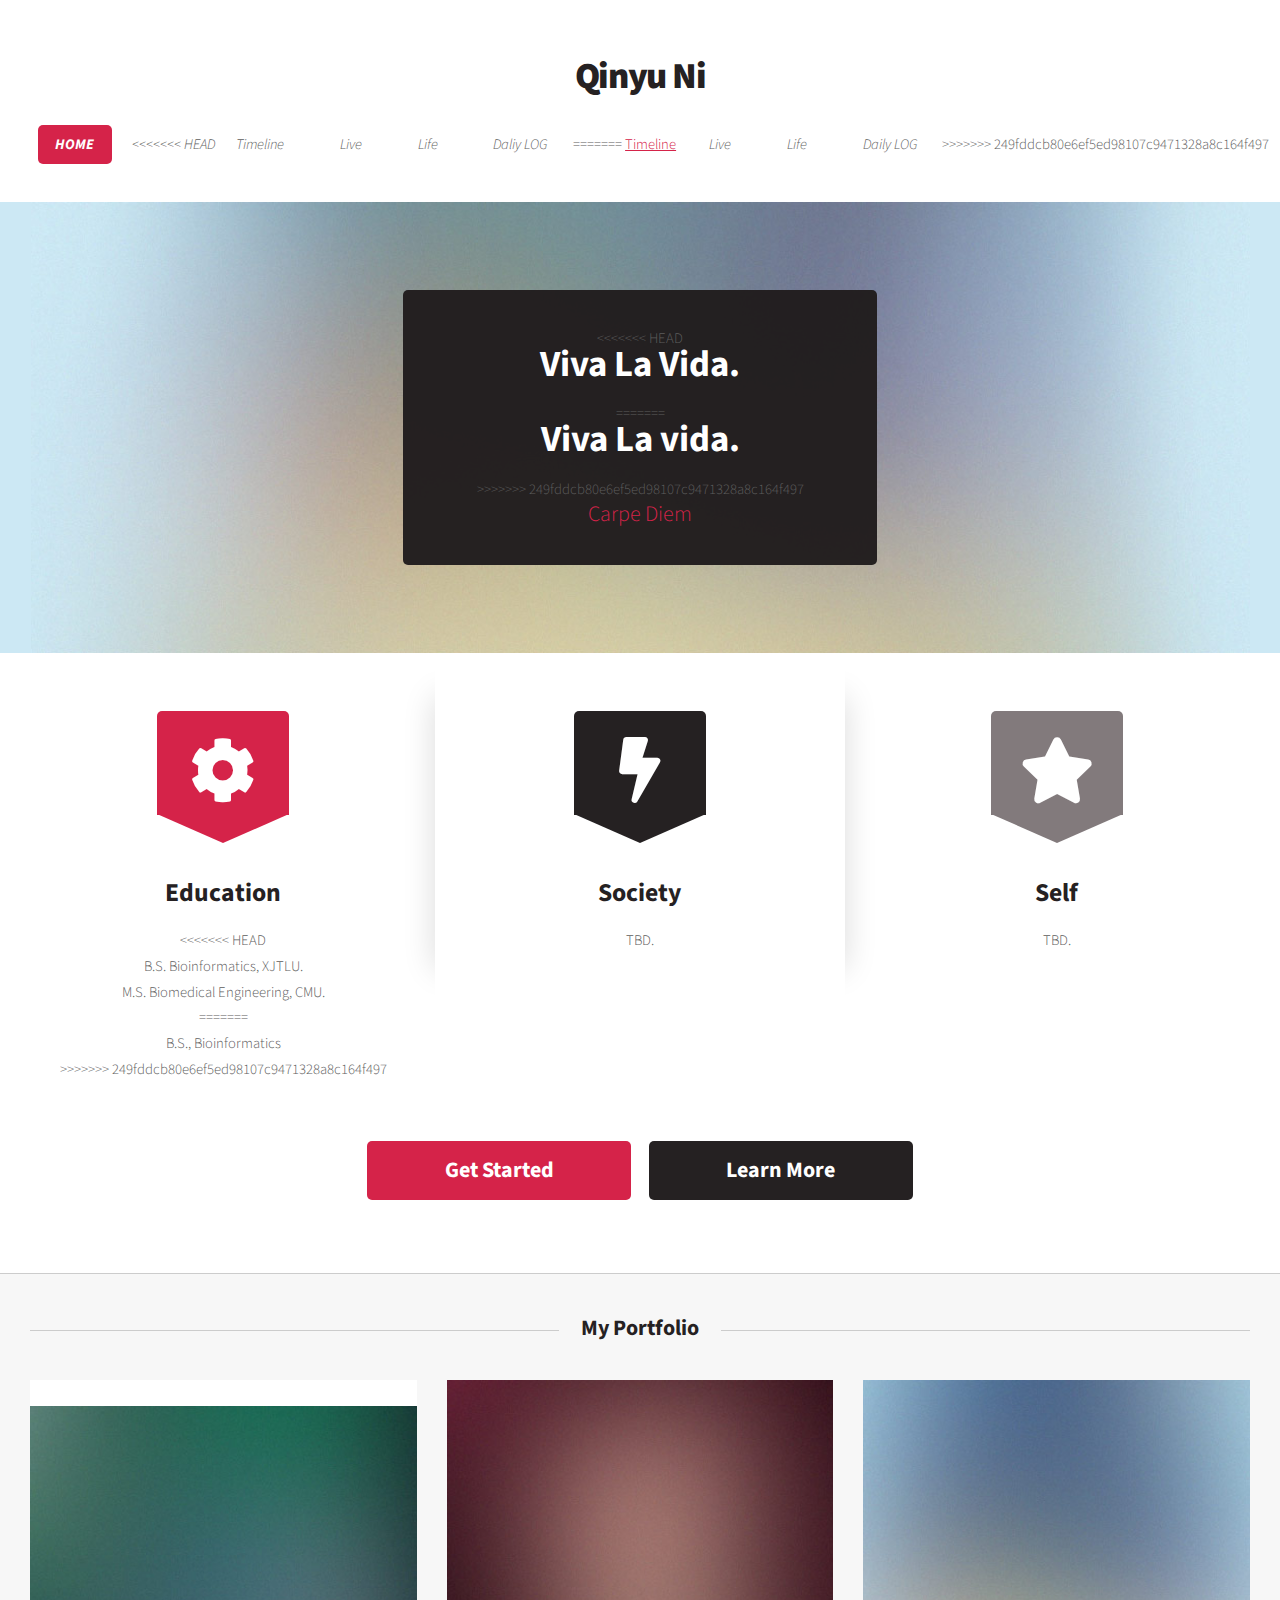
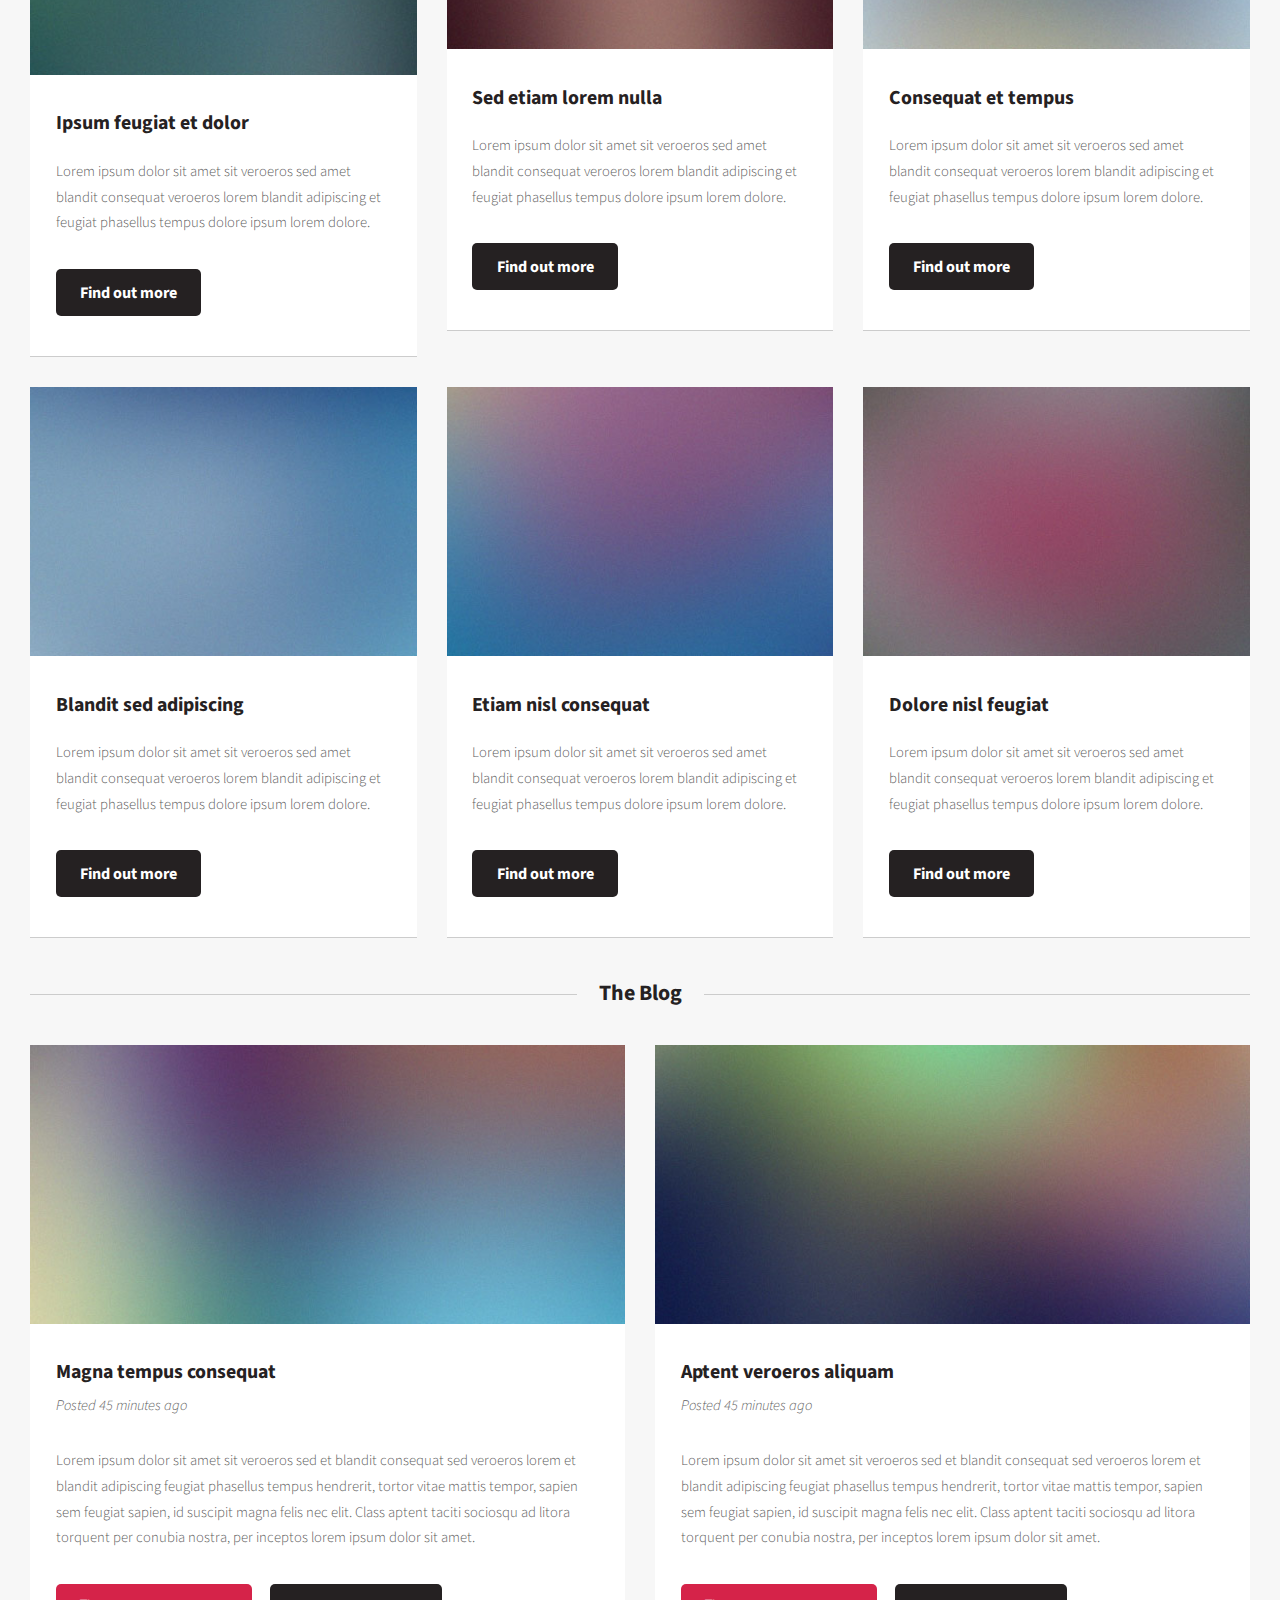
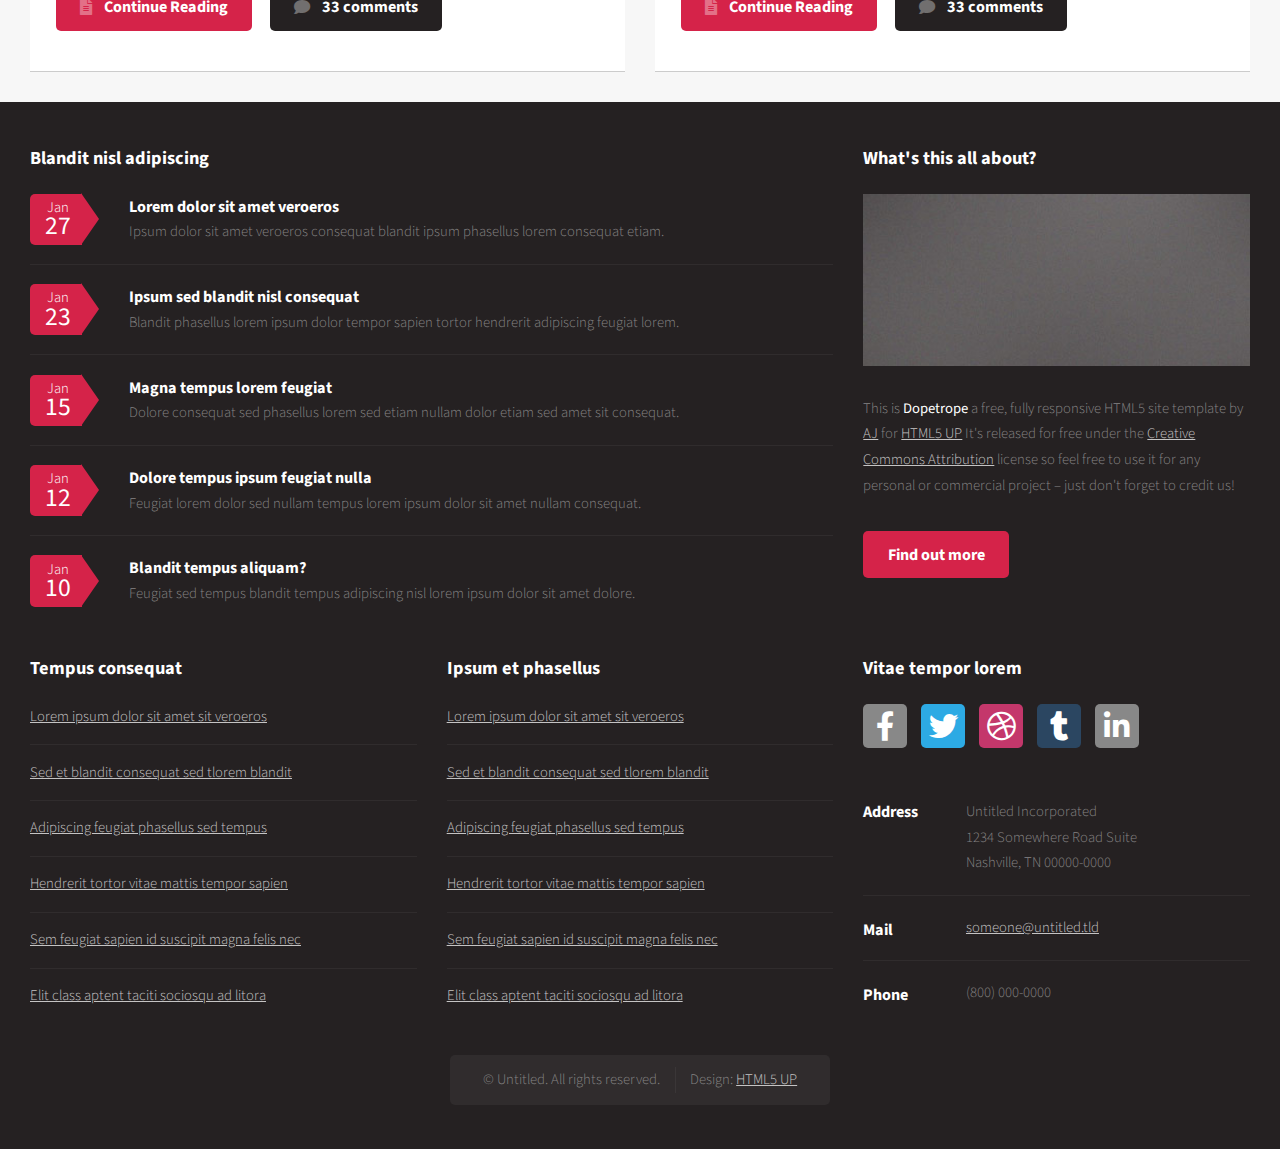
==== commit 29fcb5ef: "Update index.html" ====
--- a/index.html
+++ b/index.html
@@ -25,6 +25,7 @@
 							<ul>
 								<li class="current"><a href="index.html">HOME</a></li>
 								<li>
+<<<<<<< HEAD
 									<a href="pageTimeline/indexTimeline.html">Timeline</a>
 									<ul>
 										<li><a href="#">General</a></li>
@@ -52,13 +53,39 @@
 									</ul>
 								</li>
 								<li><a href="logMenu.html">Daliy LOG</a></li>
+=======
+									<a href="#">Timeline</a>
+									<ul>
+										<li><a href="#">General</a></li>
+										<li><a href="#">Education</a></li>
+										<li><a href="#">Career</a></li>
+										<li><a href="#">Activity</a></li>
+										<li><a href="#">Personal</a></li>
+										
+									</ul>
+								</li>
+								<li>
+									<a href="left-sidebar.html">Live</a>
+									<ul>
+										<li><a href="#">Magna phasellus</a></li>
+										<li><a href="#">Etiam dolore nisl</a></li>
+									</ul>
+								</li>
+								</li>
+								<li><a href="right-sidebar.html">Life</a></li>
+								<li><a href="no-sidebar.html">Daily LOG</a></li>
+>>>>>>> 249fddcb80e6ef5ed98107c9471328a8c164f497
 							</ul>
 						</nav>
 
 					<!-- Banner -->
 						<section id="banner">
 							<header>
+<<<<<<< HEAD
 								<h2>Viva La Vida.</h2>
+=======
+								<h2>Viva La vida.</h2>
+>>>>>>> 249fddcb80e6ef5ed98107c9471328a8c164f497
 								<p>Carpe Diem</p>
 							</header>
 						</section>
@@ -72,8 +99,12 @@
 										<header>
 											<h2>Education</h2>
 										</header>
+<<<<<<< HEAD
 										<p>B.S. Bioinformatics, XJTLU.</p>
 										<p>M.S. Biomedical Engineering, CMU.</p>
+=======
+										<p>B.S., Bioinformatics</p>
+>>>>>>> 249fddcb80e6ef5ed98107c9471328a8c164f497
 									</section>
 								</div>
 								<div class="col-4 col-12-medium">
@@ -119,6 +150,7 @@
 										<div class="row">
 											<div class="col-4 col-6-medium col-12-small">
 												<section class="box">
+					ar
 													<a href="#" class="image featured"><img src="images/pic02.jpg" alt="" /></a>
 													<header>
 														<h3>Ipsum feugiat et dolor</h3>
@@ -396,4 +428,4 @@
 			<script src="assets/js/main.js"></script>
 
 	</body>
-</html>+</html>
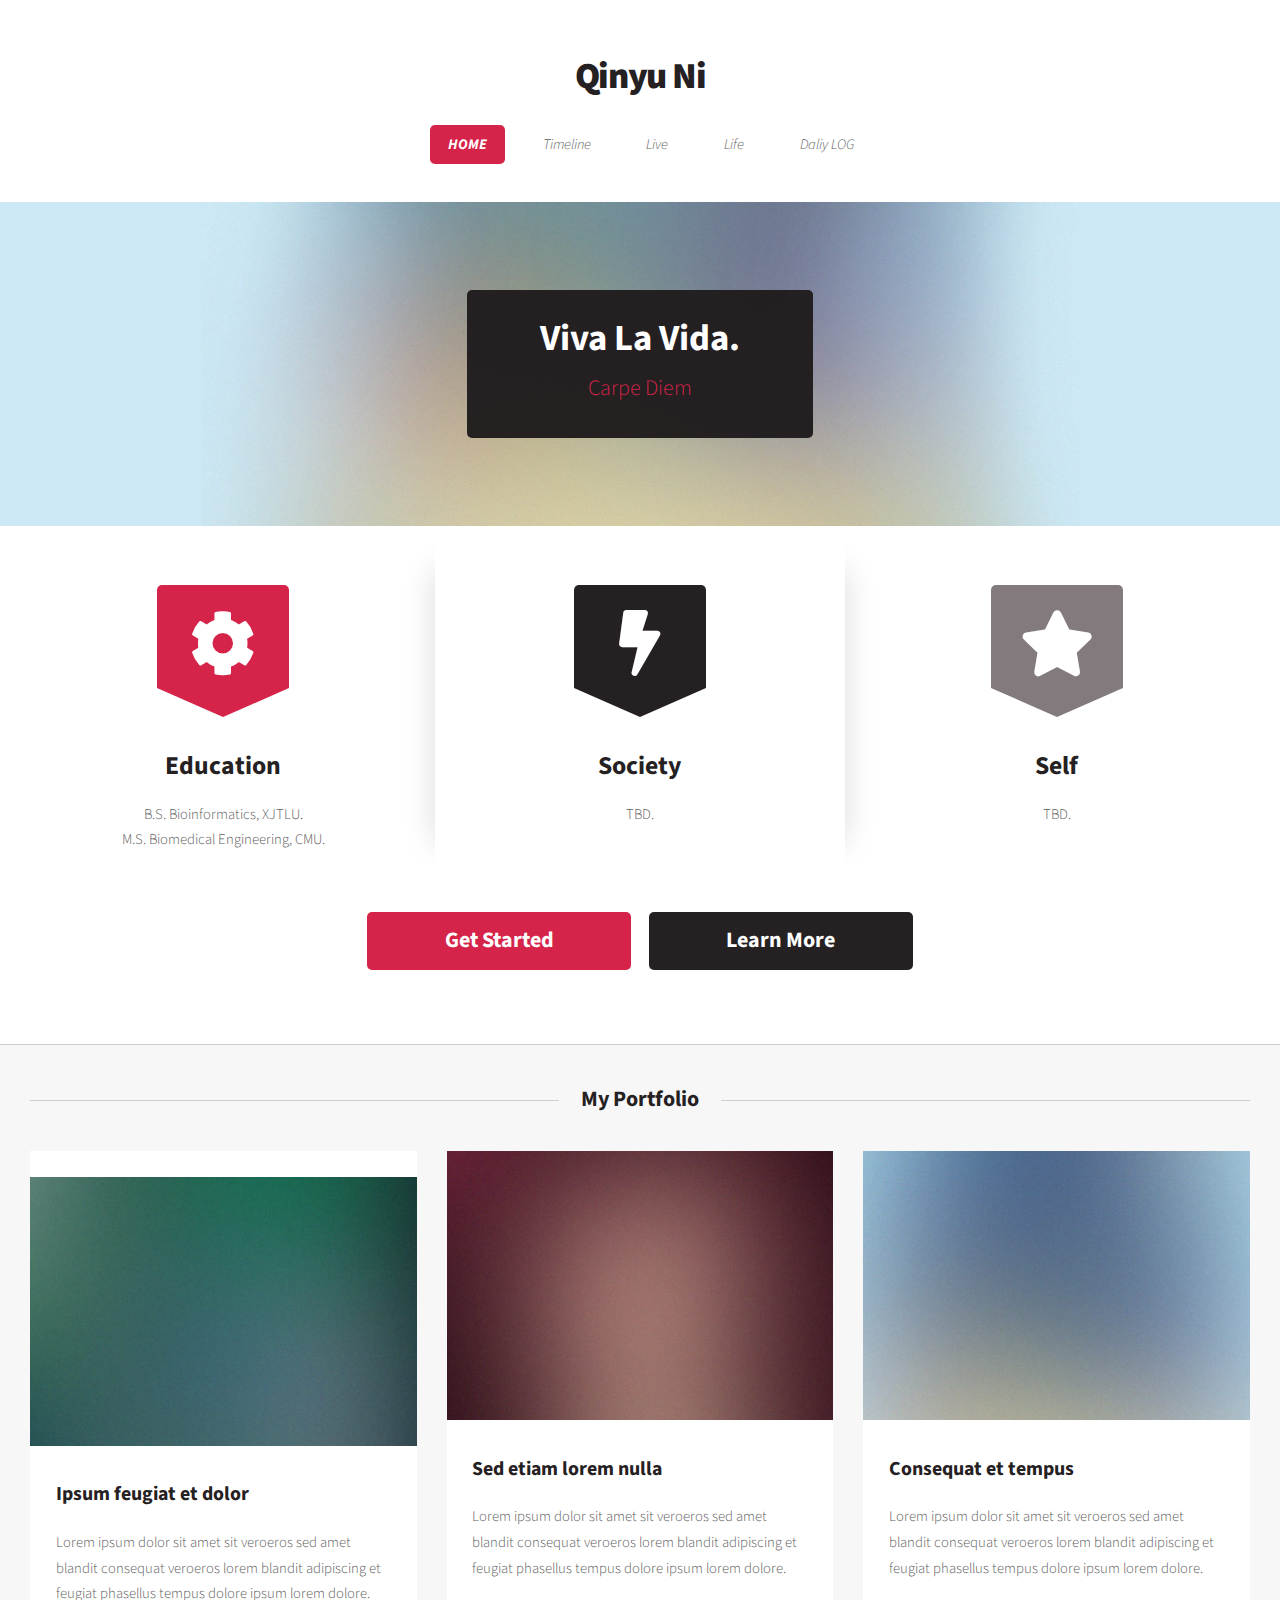
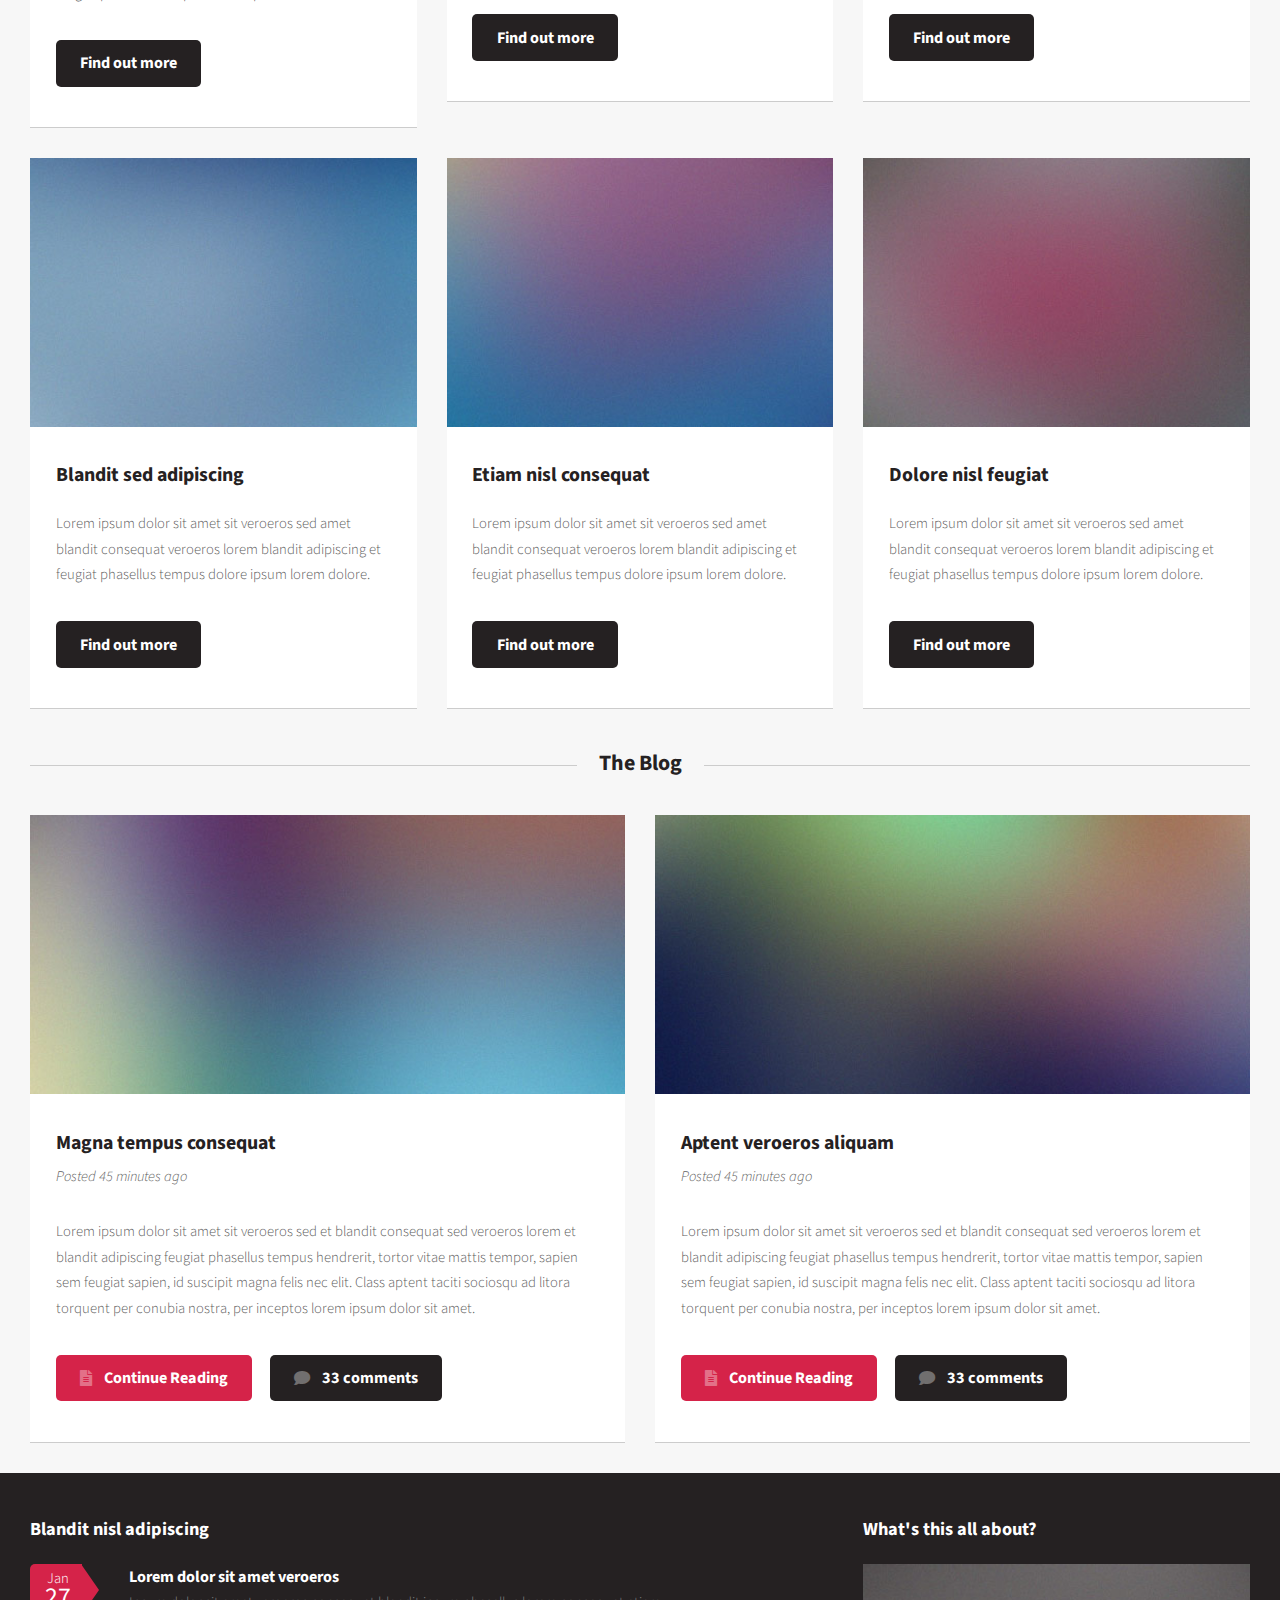
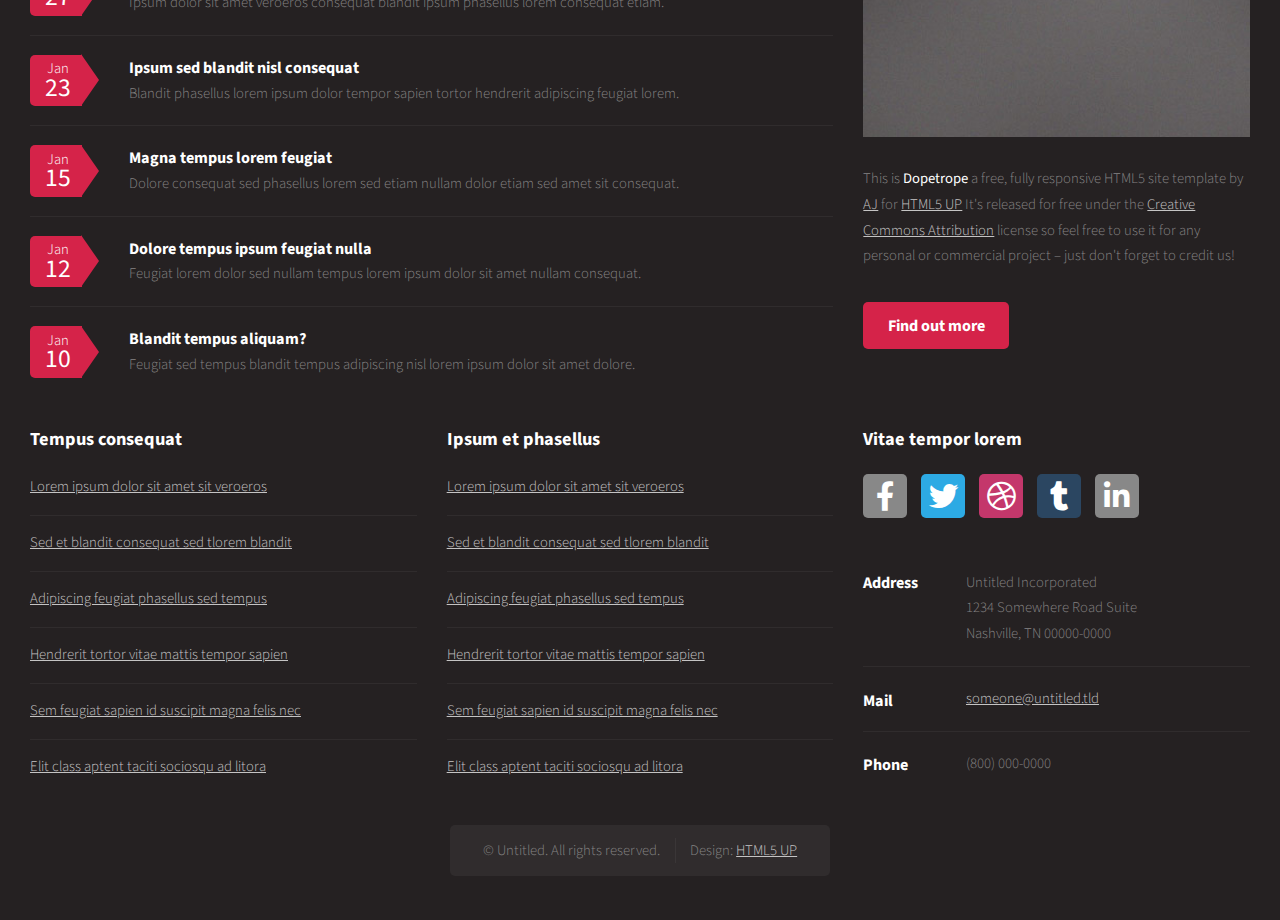
==== commit a62ec9fa: "Update index.html" ====
--- a/index.html
+++ b/index.html
@@ -25,7 +25,6 @@
 							<ul>
 								<li class="current"><a href="index.html">HOME</a></li>
 								<li>
-<<<<<<< HEAD
 									<a href="pageTimeline/indexTimeline.html">Timeline</a>
 									<ul>
 										<li><a href="#">General</a></li>
@@ -53,39 +52,13 @@
 									</ul>
 								</li>
 								<li><a href="logMenu.html">Daliy LOG</a></li>
-=======
-									<a href="#">Timeline</a>
-									<ul>
-										<li><a href="#">General</a></li>
-										<li><a href="#">Education</a></li>
-										<li><a href="#">Career</a></li>
-										<li><a href="#">Activity</a></li>
-										<li><a href="#">Personal</a></li>
-										
-									</ul>
-								</li>
-								<li>
-									<a href="left-sidebar.html">Live</a>
-									<ul>
-										<li><a href="#">Magna phasellus</a></li>
-										<li><a href="#">Etiam dolore nisl</a></li>
-									</ul>
-								</li>
-								</li>
-								<li><a href="right-sidebar.html">Life</a></li>
-								<li><a href="no-sidebar.html">Daily LOG</a></li>
->>>>>>> 249fddcb80e6ef5ed98107c9471328a8c164f497
 							</ul>
 						</nav>
 
 					<!-- Banner -->
 						<section id="banner">
 							<header>
-<<<<<<< HEAD
 								<h2>Viva La Vida.</h2>
-=======
-								<h2>Viva La vida.</h2>
->>>>>>> 249fddcb80e6ef5ed98107c9471328a8c164f497
 								<p>Carpe Diem</p>
 							</header>
 						</section>
@@ -99,12 +72,9 @@
 										<header>
 											<h2>Education</h2>
 										</header>
-<<<<<<< HEAD
 										<p>B.S. Bioinformatics, XJTLU.</p>
 										<p>M.S. Biomedical Engineering, CMU.</p>
-=======
-										<p>B.S., Bioinformatics</p>
->>>>>>> 249fddcb80e6ef5ed98107c9471328a8c164f497
+
 									</section>
 								</div>
 								<div class="col-4 col-12-medium">
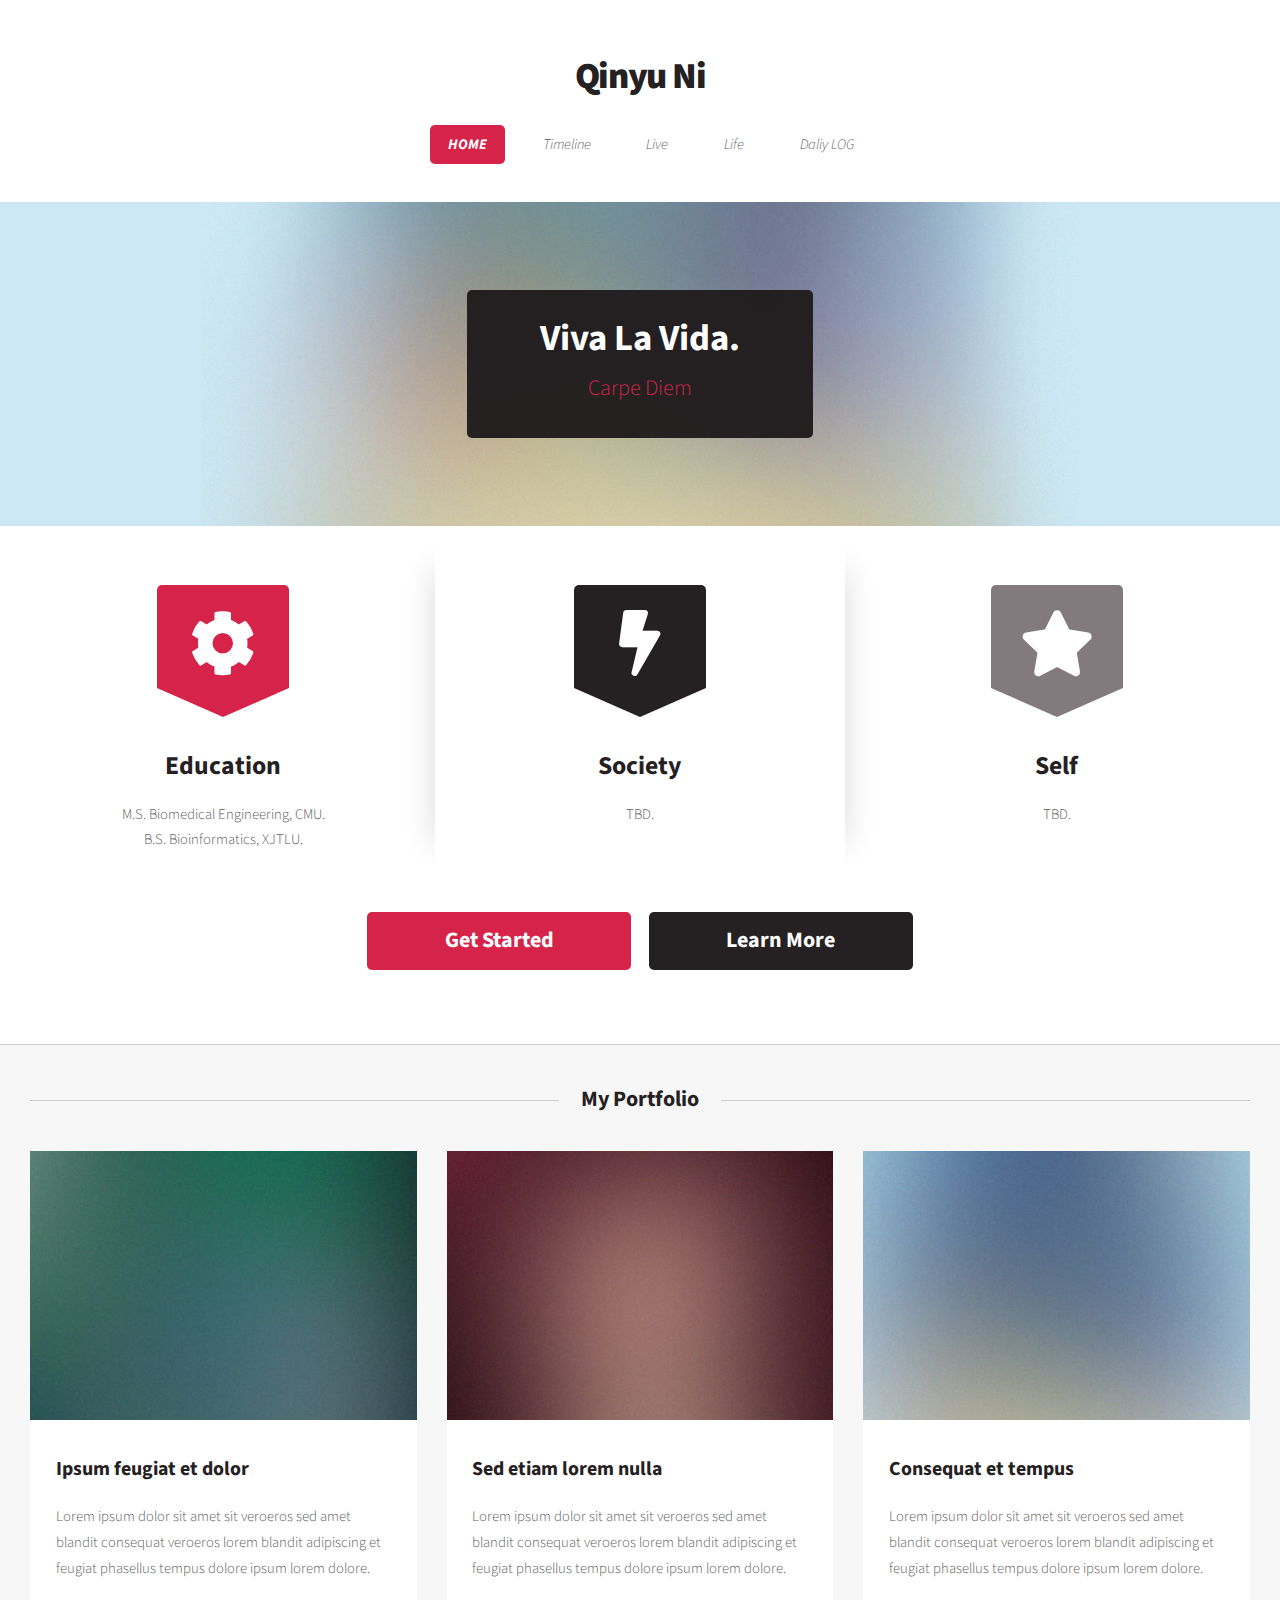
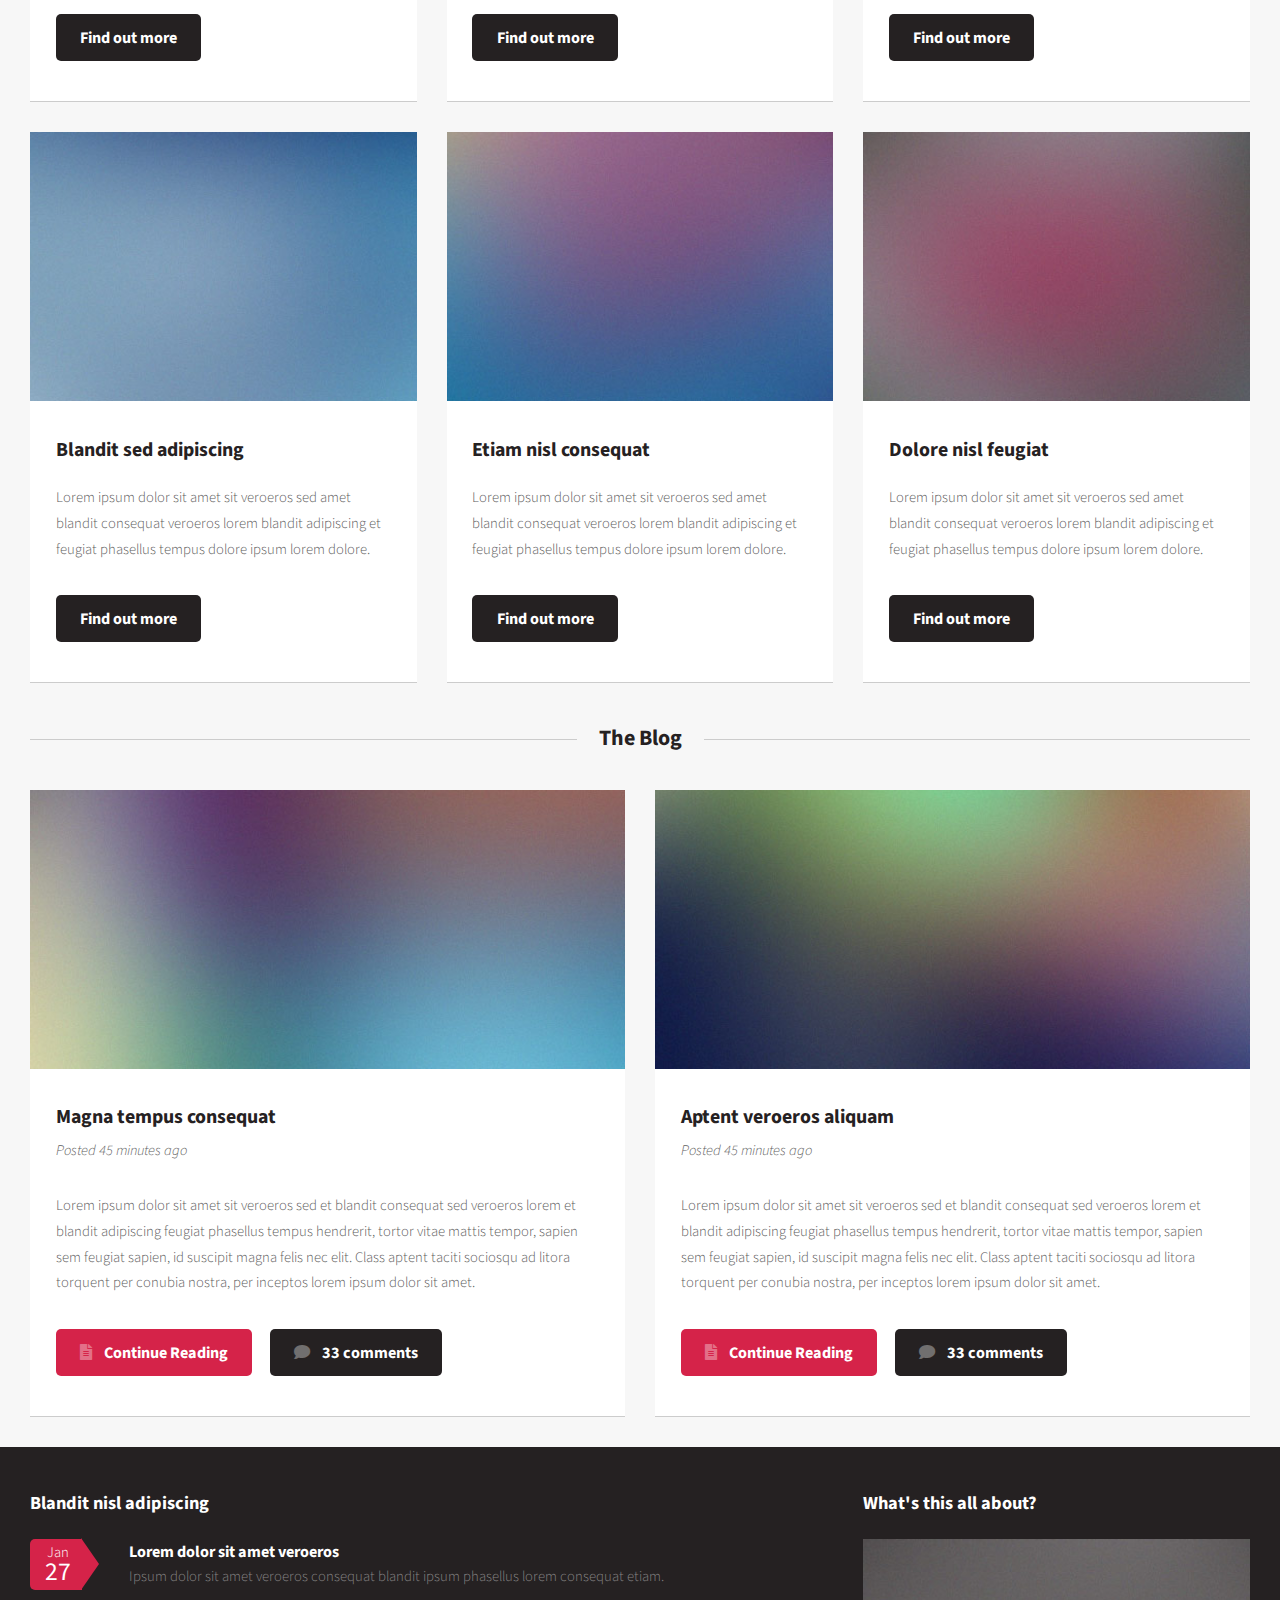
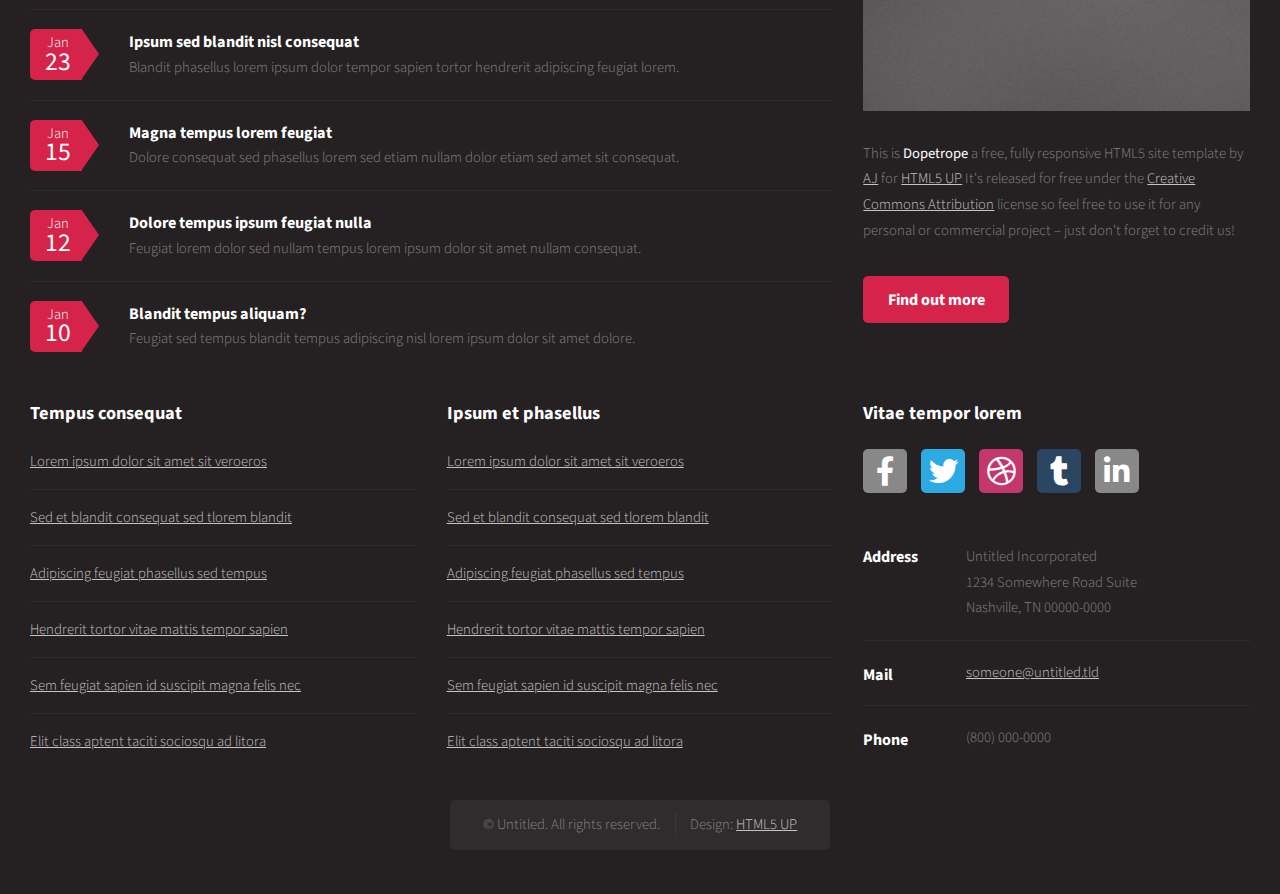
==== commit 625e4afb: "dropdown menu corrected" ====
--- a/index.html
+++ b/index.html
@@ -41,7 +41,6 @@
 										<li><a href="#">Career</a></li>
 									</ul>
 								</li>
-								</li>
 								<li><a href="lifeMenu.html">Life</a>
 									<ul>
 										<li><a href="#">Thinking</a></li>
@@ -72,8 +71,8 @@
 										<header>
 											<h2>Education</h2>
 										</header>
+										<p>M.S. Biomedical Engineering, CMU.</p>
 										<p>B.S. Bioinformatics, XJTLU.</p>
-										<p>M.S. Biomedical Engineering, CMU.</p>
 
 									</section>
 								</div>
@@ -120,7 +119,6 @@
 										<div class="row">
 											<div class="col-4 col-6-medium col-12-small">
 												<section class="box">
-					ar
 													<a href="#" class="image featured"><img src="images/pic02.jpg" alt="" /></a>
 													<header>
 														<h3>Ipsum feugiat et dolor</h3>
@@ -390,12 +388,12 @@
 		</div>
 
 		<!-- Scripts -->
-			<script src="assets/js/jquery.min.js"></script>
-			<script src="assets/js/jquery.dropotron.min.js"></script>
-			<script src="assets/js/browser.min.js"></script>
-			<script src="assets/js/breakpoints.min.js"></script>
-			<script src="assets/js/util.js"></script>
-			<script src="assets/js/main.js"></script>
+			<script src="assetsHomepage/js/jquery.min.js"></script>
+			<script src="assetsHomepage/js/jquery.dropotron.min.js"></script>
+			<script src="assetsHomepage/js/browser.min.js"></script>
+			<script src="assetsHomepage/js/breakpoints.min.js"></script>
+			<script src="assetsHomepage/js/util.js"></script>
+			<script src="assetsHomepage/js/main.js"></script>
 
 	</body>
 </html>
--- a/assetsHomepage/css/main.css
+++ b/assetsHomepage/css/main.css
@@ -2100,7 +2100,7 @@
 					display: none;
 				}
 
-				#nav > ul > li > a {
+				#nav > ul > li > a, #nav ul > li > a {
 					border-radius: 5px;
 					color: #5d5d5d;
 					text-decoration: none;
